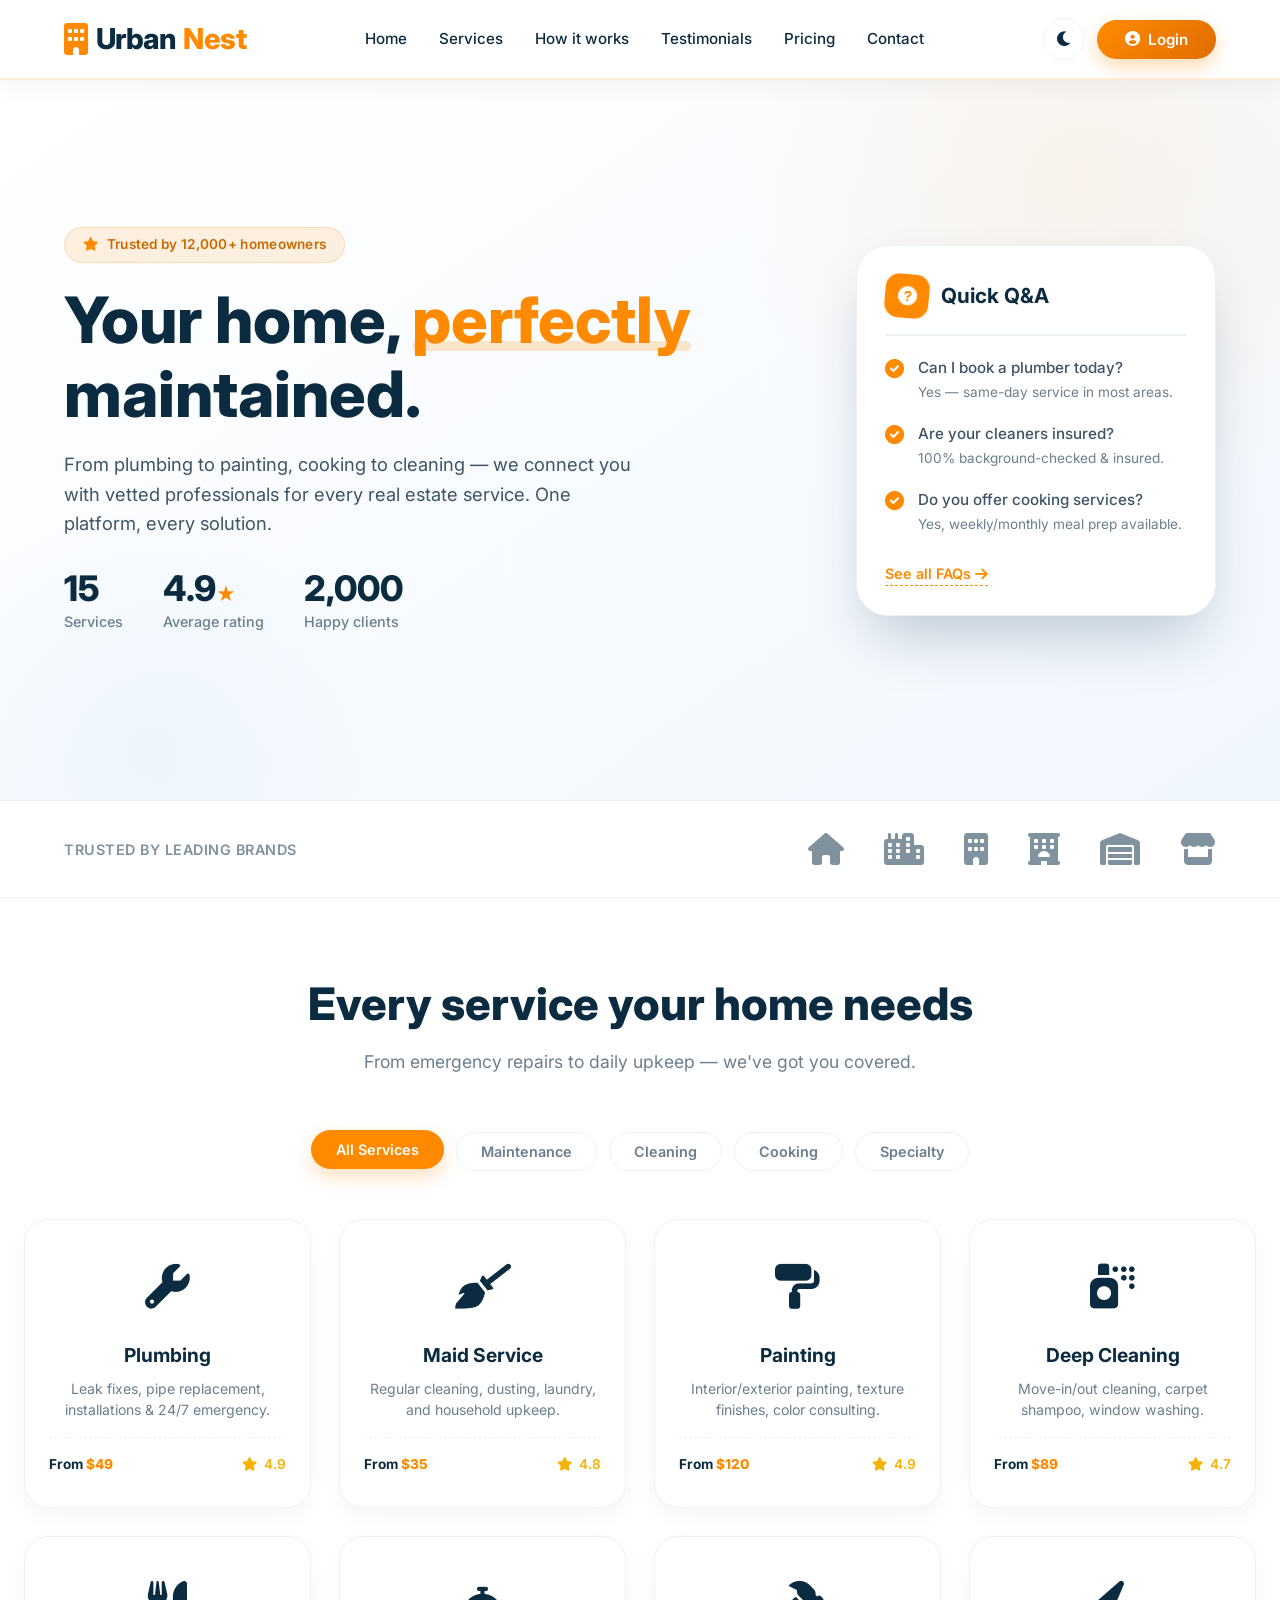
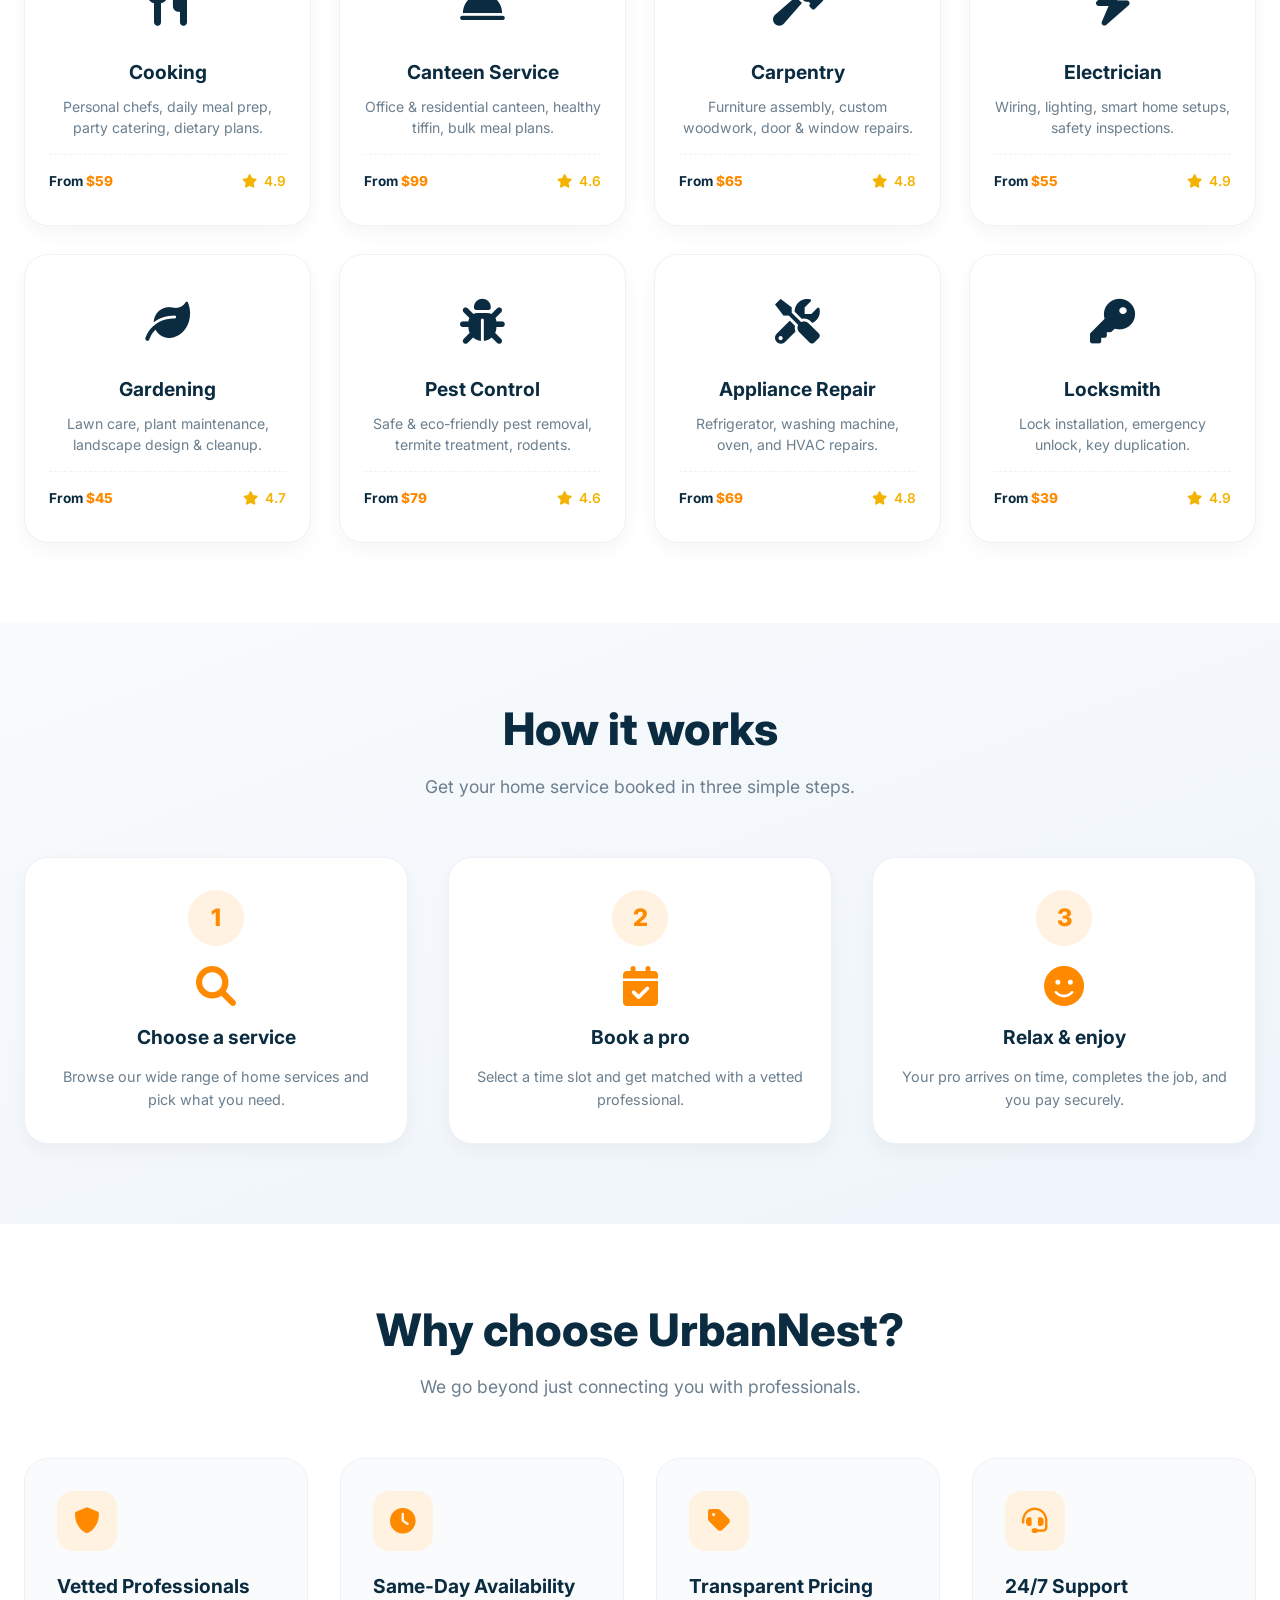
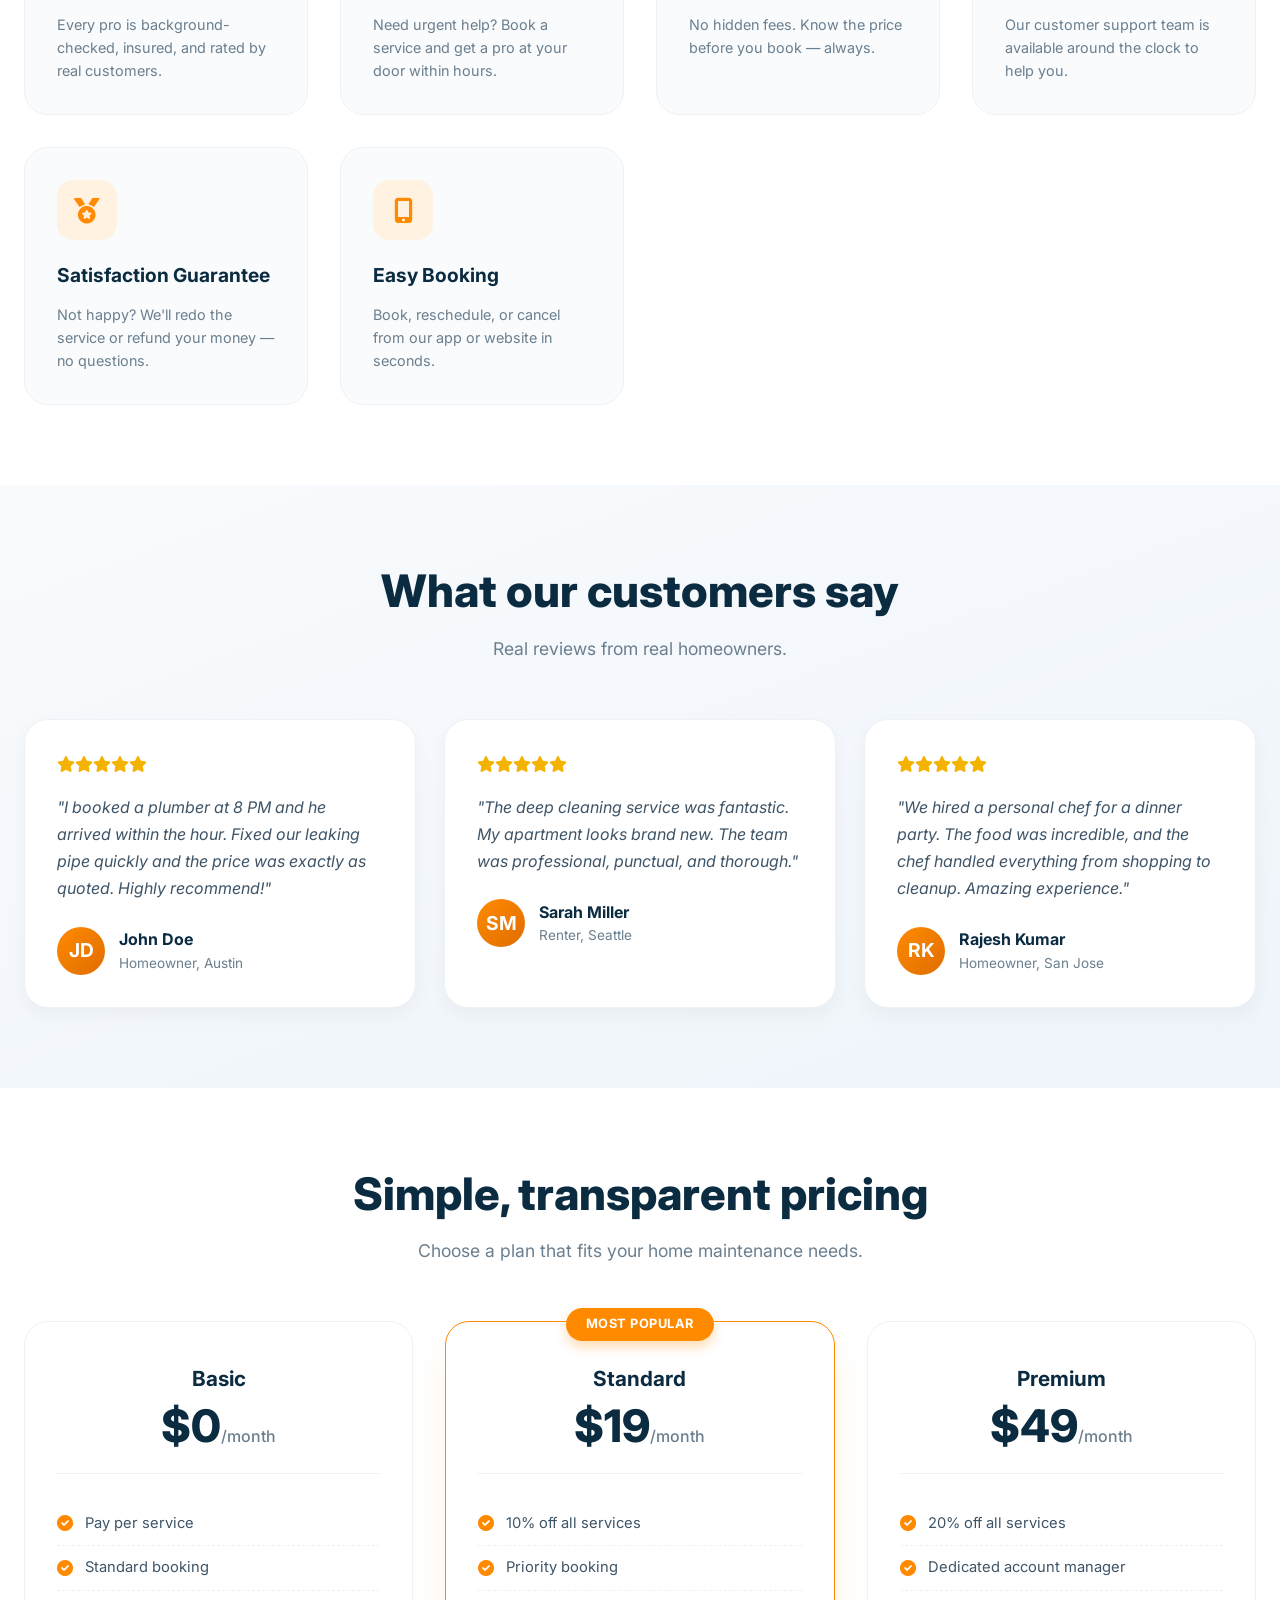
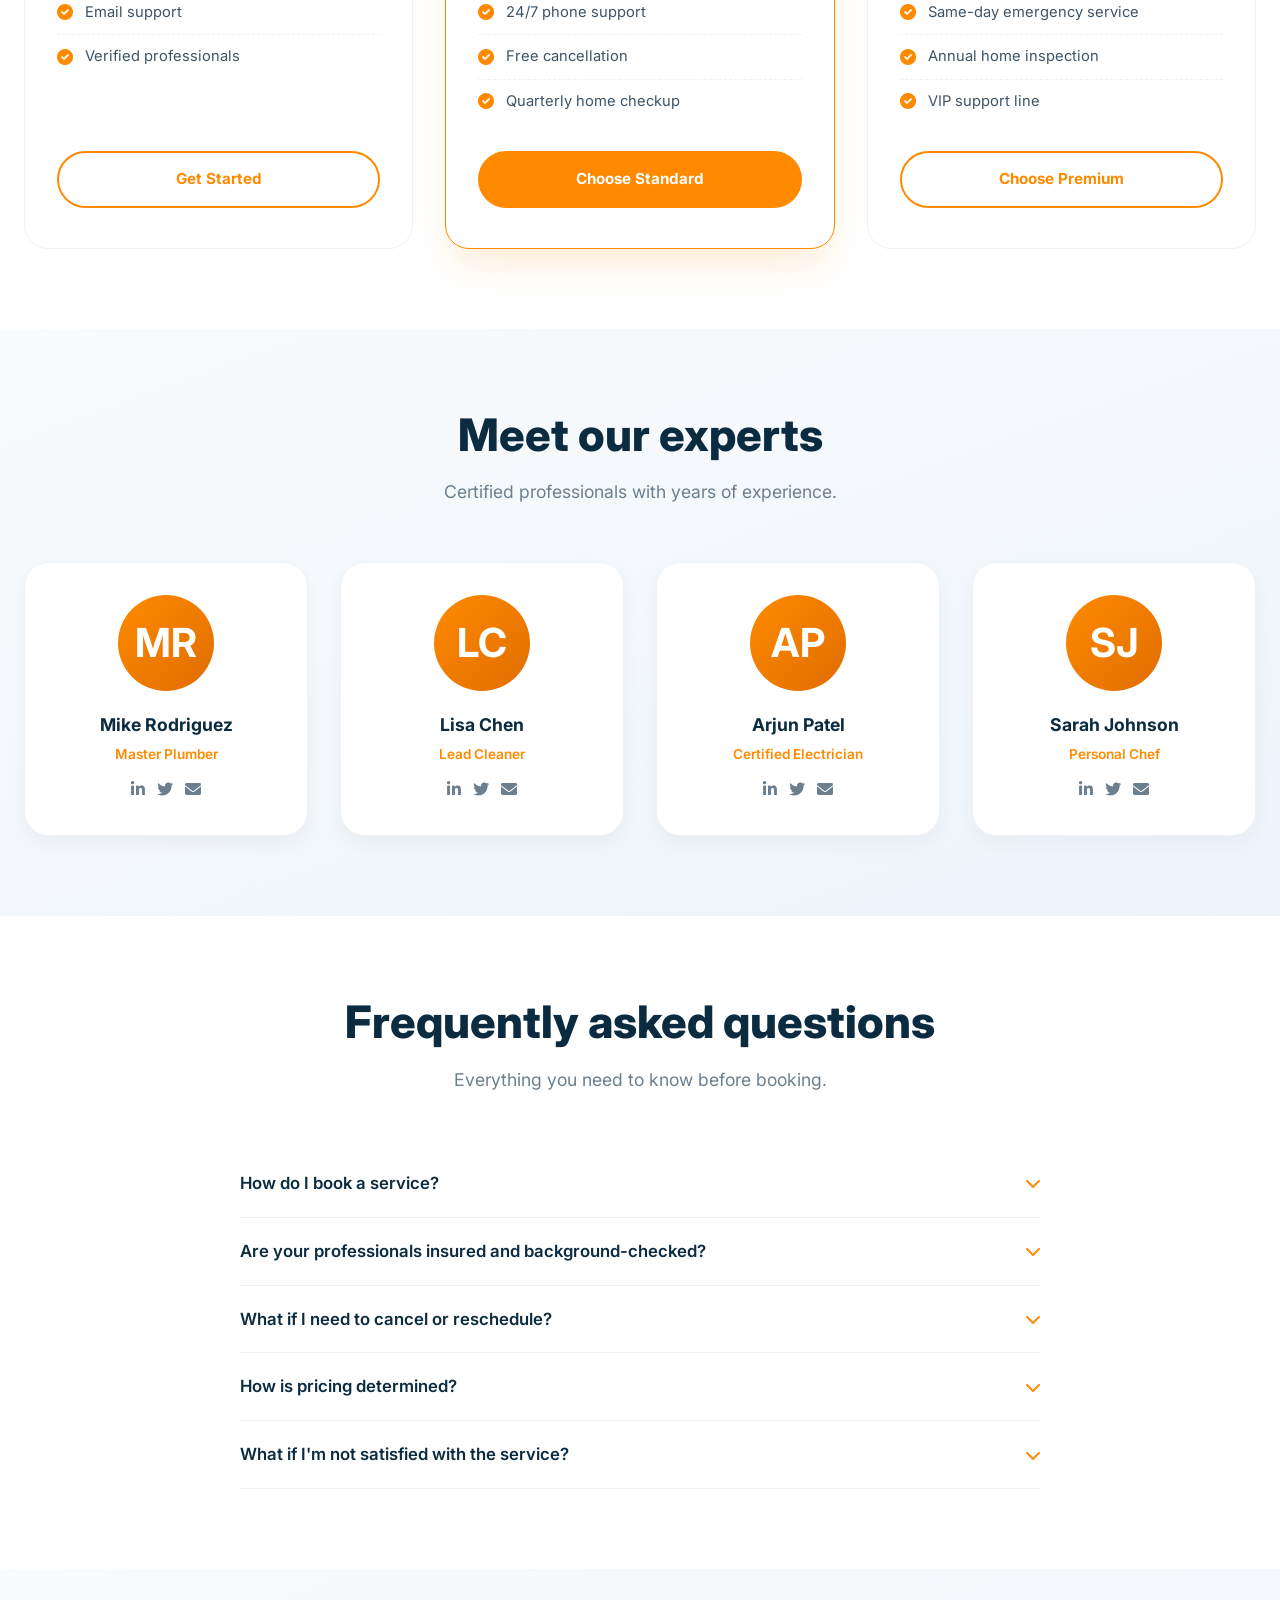
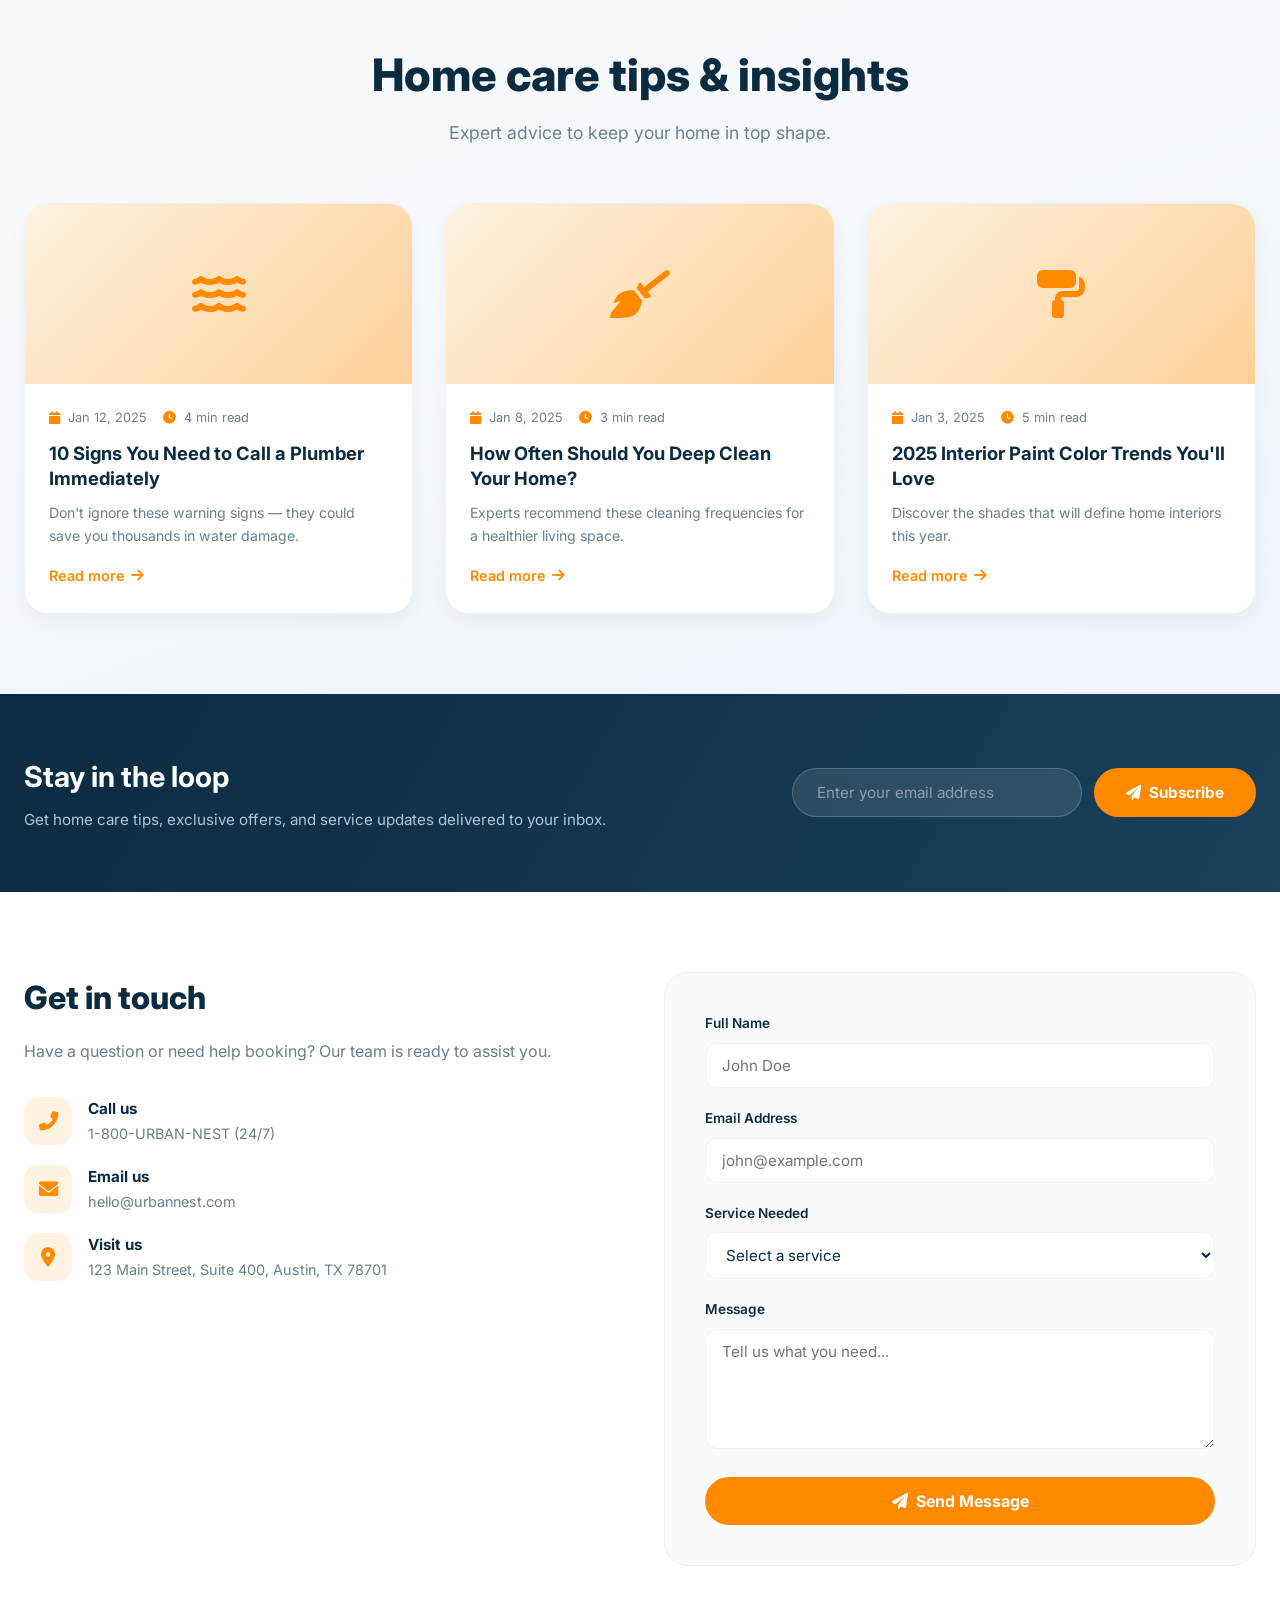
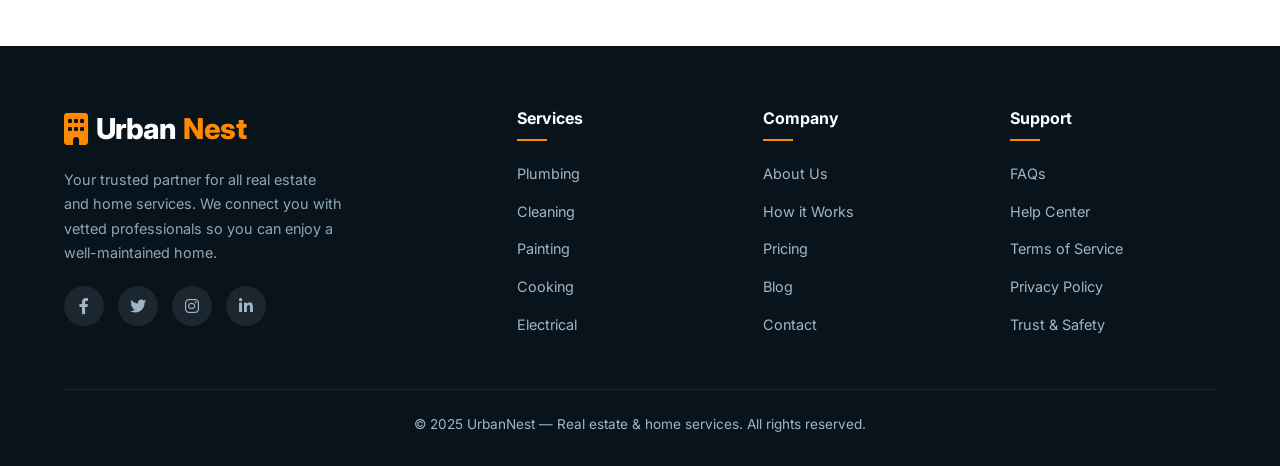
==== index.html @ b0ddcdad "Initial commit Co-authored-by: Copilot <223556219+Copilot@users.noreply.github.com>" ====
<!DOCTYPE html>
<html lang="en" data-theme="light">

<head>
  <meta charset="UTF-8">
  <meta name="viewport" content="width=device-width, initial-scale=1.0">
  <title>UrbanNest | Real Estate & Home Services</title>
  <link rel="preconnect" href="https://fonts.googleapis.com">
  <link rel="preconnect" href="https://fonts.gstatic.com" crossorigin>
  <link
    href="https://fonts.googleapis.com/css2?family=Inter:opsz,wght@14..32,400;14..32,500;14..32,600;14..32,700;14..32,800&display=swap"
    rel="stylesheet">
  <link rel="stylesheet" href="https://cdnjs.cloudflare.com/ajax/libs/font-awesome/6.0.0-beta3/css/all.min.css">
  <style>
    /* ---------- RESET ---------- */
    * {
      margin: 0;
      padding: 0;
      box-sizing: border-box;
      font-family: 'Inter', system-ui, sans-serif;
    }

    html {
      scroll-behavior: smooth;
    }

    body {
      background: var(--bg-page);
      color: var(--text-heading);
      line-height: 1.6;
      overflow-x: hidden;
      transition: background 0.4s ease, color 0.4s ease;
    }

    /* ---------- THEME TOKENS ---------- */
    :root {
      --primary: #ff8a00;
      --primary-dark: #e06d00;
      --primary-soft: #fff2e0;
      --primary-border: #ffd199;

      --bg-page: #f9fbfd;
      --bg-section: #ffffff;
      --bg-section-alt: linear-gradient(160deg, #f9fbfd, #eef4fa);
      --bg-hero: linear-gradient(145deg, #ffffff 0%, #f1f7fe 100%);
      --bg-card: #ffffff;
      --bg-card-soft: #f9fbfd;
      --bg-header: rgba(255, 255, 255, 0.92);

      --text-heading: #0b2b40;
      --text-body: #3e5467;
      --text-muted: #6b7f8e;

      --border-color: #eef2f6;
      --shadow-sm: 0 8px 20px rgba(0, 0, 0, 0.04);
      --shadow-md: 0 20px 40px -12px rgba(0, 40, 70, 0.15);
      --shadow-lg: 0 30px 60px -15px rgba(0, 40, 70, 0.25);
    }

    [data-theme="dark"] {
      --primary-soft: rgba(255, 138, 0, 0.14);

      --bg-page: #0a1620;
      --bg-section: #0f1e2b;
      --bg-section-alt: linear-gradient(160deg, #0a1620, #0d1a26);
      --bg-hero: linear-gradient(145deg, #0f1e2b 0%, #0a1620 100%);
      --bg-card: #142634;
      --bg-card-soft: #0f1e2b;
      --bg-header: rgba(15, 30, 43, 0.92);

      --text-heading: #e8eef3;
      --text-body: #b8c8d4;
      --text-muted: #8fa6b8;

      --border-color: #1f3a4d;
      --shadow-sm: 0 8px 20px rgba(0, 0, 0, 0.3);
      --shadow-md: 0 20px 40px -12px rgba(0, 0, 0, 0.5);
      --shadow-lg: 0 30px 60px -15px rgba(0, 0, 0, 0.6);
    }

    /* ---------- ANIMATIONS ---------- */
    @keyframes float {

      0%,
      100% {
        transform: translateY(0);
      }

      50% {
        transform: translateY(-12px);
      }
    }

    @keyframes fadeSlideUp {
      0% {
        opacity: 0;
        transform: translateY(40px);
      }

      100% {
        opacity: 1;
        transform: translateY(0);
      }
    }

    @keyframes pulseGlow {
      0% {
        box-shadow: 0 0 0 0 rgba(255, 138, 0, 0.4);
      }

      70% {
        box-shadow: 0 0 0 18px rgba(255, 138, 0, 0);
      }

      100% {
        box-shadow: 0 0 0 0 rgba(255, 138, 0, 0);
      }
    }

    @keyframes shimmer {
      0% {
        background-position: -200% 0;
      }

      100% {
        background-position: 200% 0;
      }
    }

    @keyframes scaleIn {
      from {
        opacity: 0;
        transform: scale(0.9);
      }

      to {
        opacity: 1;
        transform: scale(1);
      }
    }

    /* ---------- UTILITIES ---------- */
    .container {
      max-width: 1280px;
      margin: 0 auto;
      padding: 0 24px;
    }

    .section-padding {
      padding: 80px 0;
    }

    .section-head {
      text-align: center;
      max-width: 700px;
      margin: 0 auto 56px;
    }

    .section-head h2 {
      font-size: clamp(2rem, 4vw, 2.8rem);
      font-weight: 800;
      color: var(--text-heading);
      margin-bottom: 16px;
      line-height: 1.2;
    }

    .section-head p {
      color: var(--text-muted);
      font-size: 1.1rem;
    }

    .highlight {
      color: var(--primary);
      position: relative;
      display: inline-block;
    }

    .highlight::after {
      content: '';
      position: absolute;
      bottom: 6px;
      left: 0;
      width: 100%;
      height: 10px;
      background: rgba(255, 138, 0, 0.2);
      border-radius: 10px;
      z-index: -1;
    }

    .reveal {
      opacity: 0;
      transform: translateY(30px);
      transition: opacity 0.8s ease, transform 0.8s ease;
    }

    .reveal.visible {
      opacity: 1;
      transform: translateY(0);
    }

    /* ---------- SCROLL PROGRESS ---------- */
    .scroll-progress {
      position: fixed;
      top: 0;
      left: 0;
      height: 3px;
      width: 0%;
      background: linear-gradient(90deg, var(--primary), #ffb76b);
      z-index: 2000;
      transition: width 0.1s linear;
      box-shadow: 0 0 8px rgba(255, 138, 0, 0.6);
    }

    /* ---------- HEADER ---------- */
    header {
      display: flex;
      justify-content: space-between;
      align-items: center;
      padding: 16px 5%;
      background: var(--bg-header);
      backdrop-filter: blur(12px);
      box-shadow: var(--shadow-sm);
      position: sticky;
      top: 0;
      z-index: 1000;
      border-bottom: 2px solid rgba(255, 138, 0, 0.15);
      transition: background 0.4s ease;
    }

    .logo {
      font-size: 1.8rem;
      font-weight: 800;
      letter-spacing: -0.5px;
      color: var(--text-heading);
      display: flex;
      align-items: center;
      gap: 8px;
      text-decoration: none;
    }

    .logo i {
      color: var(--primary);
      font-size: 2rem;
      animation: float 4s infinite ease-in-out;
    }

    .logo span {
      color: var(--primary);
    }

    nav {
      display: flex;
      gap: 32px;
      align-items: center;
    }

    nav a {
      text-decoration: none;
      color: var(--text-heading);
      font-weight: 500;
      font-size: 0.95rem;
      transition: color 0.3s;
      position: relative;
    }

    nav a::after {
      content: '';
      position: absolute;
      bottom: -4px;
      left: 0;
      width: 0;
      height: 2px;
      background: var(--primary);
      transition: width 0.3s;
    }

    nav a:hover {
      color: var(--primary);
    }

    nav a:hover::after {
      width: 100%;
    }

    .header-actions {
      display: flex;
      gap: 12px;
      align-items: center;
    }

    .theme-toggle {
      width: 42px;
      height: 42px;
      border-radius: 50%;
      border: 1.5px solid var(--border-color);
      background: var(--bg-card);
      color: var(--text-heading);
      font-size: 1.05rem;
      cursor: pointer;
      display: flex;
      align-items: center;
      justify-content: center;
      transition: all 0.35s ease;
    }

    .theme-toggle:hover {
      color: var(--primary);
      border-color: var(--primary);
      transform: rotate(18deg) scale(1.08);
    }

    .login-btn {
      background: linear-gradient(135deg, var(--primary), var(--primary-dark));
      color: white;
      border: none;
      padding: 10px 28px;
      border-radius: 50px;
      font-weight: 600;
      font-size: 0.95rem;
      cursor: pointer;
      display: flex;
      align-items: center;
      gap: 8px;
      box-shadow: 0 8px 18px rgba(255, 138, 0, 0.3);
      transition: all 0.3s ease;
      animation: pulseGlow 3s infinite;
    }

    .login-btn:hover {
      transform: scale(1.05) translateY(-2px);
      box-shadow: 0 14px 24px rgba(255, 138, 0, 0.4);
    }

    .mobile-menu-btn {
      display: none;
      background: none;
      border: none;
      font-size: 1.6rem;
      color: var(--text-heading);
      cursor: pointer;
    }

    /* ---------- HERO ---------- */
    .hero {
      display: flex;
      flex-wrap: wrap;
      align-items: center;
      justify-content: space-between;
      padding: 60px 5% 80px;
      background: var(--bg-hero);
      min-height: 80vh;
      position: relative;
      overflow: hidden;
    }

    .hero::before {
      content: '';
      position: absolute;
      width: 700px;
      height: 700px;
      background: radial-gradient(circle, rgba(255, 138, 0, 0.08) 0%, transparent 70%);
      top: -250px;
      right: -150px;
      border-radius: 50%;
      z-index: 0;
    }

    .hero::after {
      content: '';
      position: absolute;
      width: 500px;
      height: 500px;
      background: radial-gradient(circle, rgba(30, 136, 229, 0.05) 0%, transparent 70%);
      bottom: -200px;
      left: -100px;
      border-radius: 50%;
      z-index: 0;
    }

    .hero-content {
      flex: 1 1 500px;
      max-width: 650px;
      position: relative;
      z-index: 2;
    }

    .hero-badge {
      display: inline-block;
      background: rgba(255, 138, 0, 0.12);
      color: #c96a00;
      padding: 6px 18px;
      border-radius: 50px;
      font-weight: 600;
      font-size: 0.85rem;
      letter-spacing: 0.3px;
      margin-bottom: 20px;
      border: 1px solid rgba(255, 138, 0, 0.2);
      animation: fadeSlideUp 0.6s ease both;
    }

    [data-theme="dark"] .hero-badge {
      background: rgba(255, 138, 0, 0.15);
      color: #ffb76b;
      border-color: rgba(255, 138, 0, 0.3);
    }

    .hero h1 {
      font-size: clamp(2.5rem, 6vw, 4rem);
      line-height: 1.15;
      font-weight: 800;
      color: var(--text-heading);
      margin-bottom: 20px;
      animation: fadeSlideUp 0.6s ease 0.15s both;
    }

    .hero p {
      font-size: 1.15rem;
      color: var(--text-body);
      margin-bottom: 32px;
      max-width: 90%;
      animation: fadeSlideUp 0.6s ease 0.3s both;
    }

    .hero-stats {
      display: flex;
      gap: 40px;
      margin-top: 24px;
      flex-wrap: wrap;
      animation: fadeSlideUp 0.6s ease 0.45s both;
    }

    .stat-item {
      display: flex;
      flex-direction: column;
    }

    .stat-number {
      font-size: 2.2rem;
      font-weight: 800;
      color: var(--text-heading);
      line-height: 1;
    }

    .stat-number span {
      color: var(--primary);
      font-size: 1.2rem;
      font-weight: 600;
    }

    .stat-label {
      font-size: 0.9rem;
      color: var(--text-muted);
      font-weight: 500;
      margin-top: 4px;
    }

    .hero-qa {
      flex: 0 0 360px;
      background: var(--bg-card);
      border-radius: 32px;
      padding: 28px;
      box-shadow: var(--shadow-lg);
      border: 1px solid var(--border-color);
      position: relative;
      z-index: 3;
      animation: float 6s infinite ease-in-out, scaleIn 0.8s ease 0.2s both;
      transition: box-shadow 0.3s, background 0.4s;
    }

    .hero-qa:hover {
      box-shadow: 0 40px 60px -12px rgba(255, 138, 0, 0.25);
    }

    .qa-header {
      display: flex;
      align-items: center;
      gap: 12px;
      margin-bottom: 20px;
      border-bottom: 2px solid var(--border-color);
      padding-bottom: 16px;
    }

    .qa-header i {
      background: var(--primary);
      color: white;
      width: 44px;
      height: 44px;
      display: flex;
      align-items: center;
      justify-content: center;
      border-radius: 14px;
      font-size: 1.2rem;
      transform: rotate(5deg);
    }

    .qa-header h3 {
      font-size: 1.3rem;
      font-weight: 700;
      color: var(--text-heading);
    }

    .qa-item {
      display: flex;
      gap: 14px;
      margin-bottom: 18px;
    }

    .qa-item i {
      color: var(--primary);
      font-size: 1.2rem;
      margin-top: 3px;
    }

    .qa-item div p {
      font-size: 0.95rem;
      margin-bottom: 2px;
      color: var(--text-body);
      font-weight: 500;
    }

    .qa-item div .answer {
      color: var(--text-muted);
      font-size: 0.85rem;
    }

    .qa-more {
      display: inline-block;
      margin-top: 8px;
      color: var(--primary);
      font-weight: 600;
      font-size: 0.9rem;
      text-decoration: none;
      border-bottom: 1.5px dashed var(--primary);
    }

    /* ---------- TRUST STRIP ---------- */
    .trust-strip {
      background: var(--bg-section);
      padding: 32px 5%;
      border-top: 1px solid var(--border-color);
      border-bottom: 1px solid var(--border-color);
      transition: background 0.4s;
    }

    .trust-inner {
      max-width: 1200px;
      margin: 0 auto;
      display: flex;
      flex-wrap: wrap;
      align-items: center;
      justify-content: space-between;
      gap: 24px;
      opacity: 0.85;
    }

    .trust-label {
      font-weight: 600;
      color: var(--text-muted);
      font-size: 0.9rem;
      text-transform: uppercase;
      letter-spacing: 0.5px;
    }

    .trust-logos {
      display: flex;
      flex-wrap: wrap;
      gap: 40px;
      align-items: center;
      justify-content: center;
    }

    .trust-logos i {
      font-size: 2rem;
      color: var(--text-muted);
      transition: 0.3s;
    }

    .trust-logos i:hover {
      color: var(--primary);
      transform: scale(1.1);
    }

    /* ---------- SERVICES ---------- */
    .services {
      background: var(--bg-section);
      transition: background 0.4s;
    }

    .service-filters {
      display: flex;
      flex-wrap: wrap;
      gap: 12px;
      justify-content: center;
      margin-bottom: 48px;
    }

    .filter-btn {
      background: transparent;
      border: 1.5px solid var(--border-color);
      padding: 10px 24px;
      border-radius: 50px;
      font-weight: 600;
      font-size: 0.9rem;
      color: var(--text-muted);
      cursor: pointer;
      transition: all 0.3s ease;
    }

    .filter-btn:hover,
    .filter-btn.active {
      background: var(--primary);
      border-color: var(--primary);
      color: white;
      box-shadow: 0 8px 18px rgba(255, 138, 0, 0.25);
      transform: translateY(-2px);
    }

    .services-grid {
      display: grid;
      grid-template-columns: repeat(auto-fill, minmax(240px, 1fr));
      gap: 28px;
    }

    .service-card {
      background: var(--bg-card);
      border-radius: 24px;
      padding: 32px 24px;
      text-align: center;
      box-shadow: var(--shadow-sm);
      border: 1px solid var(--border-color);
      transition: all 0.35s cubic-bezier(0.2, 0.8, 0.4, 1);
      position: relative;
      overflow: hidden;
      cursor: default;
    }

    .service-card:hover {
      transform: translateY(-10px) scale(1.02);
      box-shadow: 0 25px 40px -10px rgba(255, 138, 0, 0.2);
      border-color: var(--primary-border);
    }

    .service-card::before {
      content: '';
      position: absolute;
      top: 0;
      left: 0;
      width: 100%;
      height: 5px;
      background: linear-gradient(90deg, var(--primary), #ffb76b, var(--primary));
      background-size: 200% 100%;
      opacity: 0;
      transition: 0.3s;
    }

    .service-card:hover::before {
      opacity: 1;
      animation: shimmer 2s infinite linear;
    }

    .service-icon {
      font-size: 2.8rem;
      margin-bottom: 16px;
      display: inline-block;
      transition: transform 0.4s ease;
    }

    .service-card:hover .service-icon {
      transform: scale(1.15) rotate(5deg);
    }

    .service-card h3 {
      font-size: 1.2rem;
      font-weight: 700;
      color: var(--text-heading);
      margin-bottom: 8px;
    }

    .service-card p {
      font-size: 0.88rem;
      color: var(--text-muted);
      line-height: 1.5;
      margin-bottom: 16px;
    }

    .service-meta {
      display: flex;
      justify-content: space-between;
      align-items: center;
      font-size: 0.85rem;
      border-top: 1px dashed var(--border-color);
      padding-top: 16px;
      margin-top: 8px;
    }

    .service-price {
      font-weight: 700;
      color: var(--text-heading);
    }

    .service-price span {
      color: var(--primary);
      font-weight: 800;
    }

    .service-rating {
      color: #f5b301;
      font-weight: 600;
    }

    .service-rating i {
      margin-right: 4px;
    }

    /* ---------- HOW IT WORKS ---------- */
    .how-it-works {
      background: var(--bg-section-alt);
      transition: background 0.4s;
    }

    .steps-grid {
      display: grid;
      grid-template-columns: repeat(auto-fit, minmax(240px, 1fr));
      gap: 40px;
      position: relative;
    }

    .step-card {
      text-align: center;
      padding: 32px 24px;
      background: var(--bg-card);
      border-radius: 24px;
      box-shadow: var(--shadow-sm);
      border: 1px solid var(--border-color);
      transition: all 0.4s ease;
      position: relative;
      z-index: 1;
    }

    .step-card:hover {
      transform: translateY(-8px);
      box-shadow: var(--shadow-md);
      border-color: var(--primary-border);
    }

    .step-number {
      width: 56px;
      height: 56px;
      background: var(--primary-soft);
      color: var(--primary);
      font-size: 1.5rem;
      font-weight: 800;
      display: flex;
      align-items: center;
      justify-content: center;
      border-radius: 50%;
      margin: 0 auto 20px;
      transition: 0.3s;
    }

    .step-card:hover .step-number {
      background: var(--primary);
      color: white;
      transform: scale(1.1) rotate(5deg);
    }

    .step-icon {
      font-size: 2.5rem;
      color: var(--primary);
      margin-bottom: 16px;
      display: block;
    }

    .step-card h3 {
      font-size: 1.2rem;
      font-weight: 700;
      color: var(--text-heading);
      margin-bottom: 12px;
    }

    .step-card p {
      font-size: 0.9rem;
      color: var(--text-muted);
    }

    /* ---------- FEATURES ---------- */
    .features {
      background: var(--bg-section);
      transition: background 0.4s;
    }

    .features-grid {
      display: grid;
      grid-template-columns: repeat(auto-fit, minmax(280px, 1fr));
      gap: 32px;
    }

    .feature-card {
      padding: 32px;
      background: var(--bg-card-soft);
      border-radius: 24px;
      border: 1px solid var(--border-color);
      transition: all 0.35s ease;
    }

    .feature-card:hover {
      background: var(--bg-card);
      box-shadow: var(--shadow-md);
      transform: translateY(-6px);
      border-color: var(--primary-border);
    }

    .feature-icon {
      width: 60px;
      height: 60px;
      background: var(--primary-soft);
      color: var(--primary);
      display: flex;
      align-items: center;
      justify-content: center;
      border-radius: 16px;
      font-size: 1.6rem;
      margin-bottom: 20px;
      transition: 0.3s;
    }

    .feature-card:hover .feature-icon {
      background: var(--primary);
      color: white;
      transform: rotate(-5deg) scale(1.05);
    }

    .feature-card h3 {
      font-size: 1.2rem;
      font-weight: 700;
      color: var(--text-heading);
      margin-bottom: 12px;
    }

    .feature-card p {
      font-size: 0.9rem;
      color: var(--text-muted);
      line-height: 1.6;
    }

    /* ---------- TESTIMONIALS ---------- */
    .testimonials {
      background: var(--bg-section-alt);
      transition: background 0.4s;
    }

    .testimonial-grid {
      display: grid;
      grid-template-columns: repeat(auto-fit, minmax(300px, 1fr));
      gap: 28px;
    }

    .testimonial-card {
      background: var(--bg-card);
      border-radius: 24px;
      padding: 32px;
      box-shadow: var(--shadow-sm);
      border: 1px solid var(--border-color);
      transition: all 0.35s ease;
    }

    .testimonial-card:hover {
      transform: translateY(-6px);
      box-shadow: var(--shadow-md);
    }

    .testimonial-stars {
      color: #f5b301;
      font-size: 1rem;
      margin-bottom: 16px;
    }

    .testimonial-text {
      font-size: 1rem;
      color: var(--text-body);
      line-height: 1.7;
      margin-bottom: 24px;
      font-style: italic;
    }

    .testimonial-user {
      display: flex;
      align-items: center;
      gap: 14px;
    }

    .testimonial-avatar {
      width: 48px;
      height: 48px;
      background: linear-gradient(135deg, var(--primary), var(--primary-dark));
      color: white;
      border-radius: 50%;
      display: flex;
      align-items: center;
      justify-content: center;
      font-weight: 700;
      font-size: 1.2rem;
    }

    .testimonial-user h4 {
      font-size: 1rem;
      font-weight: 700;
      color: var(--text-heading);
    }

    .testimonial-user p {
      font-size: 0.85rem;
      color: var(--text-muted);
    }

    /* ---------- PRICING ---------- */
    .pricing {
      background: var(--bg-section);
      transition: background 0.4s;
    }

    .pricing-grid {
      display: grid;
      grid-template-columns: repeat(auto-fit, minmax(280px, 1fr));
      gap: 32px;
      align-items: stretch;
    }

    .pricing-card {
      background: var(--bg-card);
      border-radius: 24px;
      padding: 40px 32px;
      border: 1.5px solid var(--border-color);
      transition: all 0.4s ease;
      position: relative;
      display: flex;
      flex-direction: column;
    }

    .pricing-card:hover {
      transform: translateY(-8px);
      box-shadow: var(--shadow-lg);
      border-color: var(--primary-border);
    }

    .pricing-card.popular {
      border-color: var(--primary);
      box-shadow: 0 20px 40px -10px rgba(255, 138, 0, 0.2);
    }

    .popular-tag {
      position: absolute;
      top: -14px;
      left: 50%;
      transform: translateX(-50%);
      background: var(--primary);
      color: white;
      padding: 6px 20px;
      border-radius: 50px;
      font-size: 0.8rem;
      font-weight: 700;
      letter-spacing: 0.5px;
      text-transform: uppercase;
      box-shadow: 0 6px 12px rgba(255, 138, 0, 0.3);
    }

    .pricing-header {
      text-align: center;
      margin-bottom: 28px;
      padding-bottom: 24px;
      border-bottom: 1px solid var(--border-color);
    }

    .pricing-header h3 {
      font-size: 1.3rem;
      font-weight: 700;
      color: var(--text-heading);
      margin-bottom: 8px;
    }

    .pricing-price {
      font-size: 2.8rem;
      font-weight: 800;
      color: var(--text-heading);
      line-height: 1;
    }

    .pricing-price span {
      font-size: 1rem;
      font-weight: 500;
      color: var(--text-muted);
    }

    .pricing-features {
      list-style: none;
      flex: 1;
      margin-bottom: 28px;
    }

    .pricing-features li {
      display: flex;
      align-items: center;
      gap: 12px;
      padding: 10px 0;
      font-size: 0.92rem;
      color: var(--text-body);
      border-bottom: 1px dashed var(--border-color);
    }

    .pricing-features li:last-child {
      border-bottom: none;
    }

    .pricing-features i {
      color: var(--primary);
      font-size: 1rem;
    }

    .pricing-btn {
      display: block;
      text-align: center;
      padding: 14px;
      border-radius: 50px;
      font-weight: 700;
      font-size: 0.95rem;
      cursor: pointer;
      border: 2px solid var(--primary);
      background: transparent;
      color: var(--primary);
      transition: all 0.3s ease;
      text-decoration: none;
    }

    .pricing-btn:hover {
      background: var(--primary);
      color: white;
      box-shadow: 0 10px 20px rgba(255, 138, 0, 0.3);
    }

    .pricing-card.popular .pricing-btn {
      background: var(--primary);
      color: white;
    }

    .pricing-card.popular .pricing-btn:hover {
      background: var(--primary-dark);
    }

    /* ---------- TEAM ---------- */
    .team {
      background: var(--bg-section-alt);
      transition: background 0.4s;
    }

    .team-grid {
      display: grid;
      grid-template-columns: repeat(auto-fit, minmax(220px, 1fr));
      gap: 32px;
    }

    .team-card {
      background: var(--bg-card);
      border-radius: 24px;
      padding: 32px 24px;
      text-align: center;
      box-shadow: var(--shadow-sm);
      border: 1px solid var(--border-color);
      transition: all 0.35s ease;
    }

    .team-card:hover {
      transform: translateY(-8px);
      box-shadow: var(--shadow-md);
      border-color: var(--primary-border);
    }

    .team-avatar {
      width: 96px;
      height: 96px;
      background: linear-gradient(135deg, var(--primary), var(--primary-dark));
      color: white;
      border-radius: 50%;
      display: flex;
      align-items: center;
      justify-content: center;
      font-size: 2.5rem;
      font-weight: 700;
      margin: 0 auto 20px;
      transition: 0.3s;
    }

    .team-card:hover .team-avatar {
      transform: scale(1.08);
      box-shadow: 0 12px 24px rgba(255, 138, 0, 0.3);
    }

    .team-card h3 {
      font-size: 1.1rem;
      font-weight: 700;
      color: var(--text-heading);
      margin-bottom: 4px;
    }

    .team-card p {
      font-size: 0.85rem;
      color: var(--primary);
      font-weight: 600;
      margin-bottom: 12px;
    }

    .team-social {
      display: flex;
      justify-content: center;
      gap: 12px;
    }

    .team-social a {
      color: var(--text-muted);
      font-size: 1rem;
      transition: 0.3s;
    }

    .team-social a:hover {
      color: var(--primary);
      transform: translateY(-3px);
    }

    /* ---------- FAQ ---------- */
    .faq {
      background: var(--bg-section);
      transition: background 0.4s;
    }

    .faq-list {
      max-width: 800px;
      margin: 0 auto;
    }

    .faq-item {
      border-bottom: 1px solid var(--border-color);
      padding: 0;
      overflow: hidden;
    }

    .faq-question {
      display: flex;
      justify-content: space-between;
      align-items: center;
      padding: 20px 0;
      cursor: pointer;
      font-weight: 600;
      font-size: 1.05rem;
      color: var(--text-heading);
      transition: 0.3s;
      gap: 16px;
    }

    .faq-question:hover {
      color: var(--primary);
    }

    .faq-question i {
      transition: transform 0.3s;
      color: var(--primary);
      font-size: 1rem;
    }

    .faq-item.active .faq-question i {
      transform: rotate(180deg);
    }

    .faq-answer {
      max-height: 0;
      overflow: hidden;
      transition: max-height 0.4s ease, padding 0.3s ease;
      color: var(--text-muted);
      font-size: 0.95rem;
      line-height: 1.7;
    }

    .faq-item.active .faq-answer {
      max-height: 300px;
      padding-bottom: 20px;
    }

    /* ---------- BLOG ---------- */
    .blog {
      background: var(--bg-section-alt);
      transition: background 0.4s;
    }

    .blog-grid {
      display: grid;
      grid-template-columns: repeat(auto-fit, minmax(300px, 1fr));
      gap: 32px;
    }

    .blog-card {
      background: var(--bg-card);
      border-radius: 24px;
      overflow: hidden;
      box-shadow: var(--shadow-sm);
      border: 1px solid var(--border-color);
      transition: all 0.35s ease;
    }

    .blog-card:hover {
      transform: translateY(-8px);
      box-shadow: var(--shadow-md);
    }

    .blog-image {
      height: 180px;
      background: linear-gradient(135deg, var(--primary-soft), var(--primary-border));
      display: flex;
      align-items: center;
      justify-content: center;
      font-size: 3rem;
      color: var(--primary);
      transition: 0.4s;
    }

    .blog-card:hover .blog-image {
      transform: scale(1.05);
    }

    .blog-content {
      padding: 24px;
    }

    .blog-meta {
      display: flex;
      gap: 16px;
      font-size: 0.8rem;
      color: var(--text-muted);
      margin-bottom: 12px;
    }

    .blog-meta i {
      margin-right: 4px;
      color: var(--primary);
    }

    .blog-content h3 {
      font-size: 1.15rem;
      font-weight: 700;
      color: var(--text-heading);
      margin-bottom: 10px;
      line-height: 1.4;
    }

    .blog-content p {
      font-size: 0.88rem;
      color: var(--text-muted);
      margin-bottom: 16px;
    }

    .blog-link {
      color: var(--primary);
      font-weight: 600;
      font-size: 0.9rem;
      text-decoration: none;
      display: inline-flex;
      align-items: center;
      gap: 6px;
      transition: 0.3s;
    }

    .blog-link:hover {
      gap: 10px;
    }

    /* ---------- NEWSLETTER ---------- */
    .newsletter {
      background: linear-gradient(120deg, #0b2b40, #1a405a);
      padding: 60px 0;
      color: white;
    }

    .newsletter-inner {
      display: flex;
      flex-wrap: wrap;
      align-items: center;
      justify-content: space-between;
      gap: 32px;
    }

    .newsletter-text h2 {
      font-size: 1.8rem;
      font-weight: 700;
      margin-bottom: 8px;
    }

    .newsletter-text p {
      color: #b0c7d9;
      font-size: 0.95rem;
    }

    .newsletter-form {
      display: flex;
      gap: 12px;
      flex-wrap: wrap;
    }

    .newsletter-form input {
      padding: 14px 24px;
      border-radius: 50px;
      font-size: 0.95rem;
      min-width: 260px;
      outline: none;
      background: rgba(255, 255, 255, 0.1);
      color: white;
      border: 1px solid rgba(255, 255, 255, 0.2);
      transition: 0.3s;
    }

    .newsletter-form input::placeholder {
      color: #8ba0b0;
    }

    .newsletter-form input:focus {
      background: rgba(255, 255, 255, 0.15);
      border-color: var(--primary);
    }

    .newsletter-form button {
      background: var(--primary);
      color: white;
      border: none;
      padding: 14px 32px;
      border-radius: 50px;
      font-weight: 700;
      font-size: 0.95rem;
      cursor: pointer;
      transition: 0.3s;
      display: flex;
      align-items: center;
      gap: 8px;
    }

    .newsletter-form button:hover {
      background: var(--primary-dark);
      transform: translateY(-2px);
      box-shadow: 0 10px 20px rgba(255, 138, 0, 0.3);
    }

    /* ---------- CONTACT ---------- */
    .contact {
      background: var(--bg-section);
      transition: background 0.4s;
    }

    .contact-grid {
      display: grid;
      grid-template-columns: 1fr 1fr;
      gap: 48px;
      align-items: start;
    }

    .contact-info h2 {
      font-size: 2rem;
      font-weight: 800;
      color: var(--text-heading);
      margin-bottom: 16px;
    }

    .contact-info>p {
      color: var(--text-muted);
      margin-bottom: 32px;
      font-size: 1rem;
    }

    .contact-detail {
      display: flex;
      align-items: center;
      gap: 16px;
      margin-bottom: 20px;
    }

    .contact-detail i {
      width: 48px;
      height: 48px;
      background: var(--primary-soft);
      color: var(--primary);
      display: flex;
      align-items: center;
      justify-content: center;
      border-radius: 14px;
      font-size: 1.2rem;
      flex-shrink: 0;
    }

    .contact-detail div h4 {
      font-size: 0.95rem;
      font-weight: 700;
      color: var(--text-heading);
    }

    .contact-detail div p {
      font-size: 0.9rem;
      color: var(--text-muted);
      margin-bottom: 0;
    }

    .contact-form {
      background: var(--bg-card-soft);
      padding: 40px;
      border-radius: 24px;
      border: 1px solid var(--border-color);
    }

    .form-group {
      margin-bottom: 20px;
    }

    .form-group label {
      display: block;
      font-size: 0.85rem;
      font-weight: 600;
      color: var(--text-heading);
      margin-bottom: 8px;
    }

    .form-group input,
    .form-group select,
    .form-group textarea {
      width: 100%;
      padding: 12px 16px;
      border-radius: 12px;
      border: 1.5px solid var(--border-color);
      font-size: 0.95rem;
      font-family: inherit;
      outline: none;
      transition: 0.3s;
      background: var(--bg-card);
      color: var(--text-heading);
    }

    .form-group input:focus,
    .form-group select:focus,
    .form-group textarea:focus {
      border-color: var(--primary);
      box-shadow: 0 0 0 4px rgba(255, 138, 0, 0.1);
    }

    .form-group textarea {
      resize: vertical;
      min-height: 120px;
    }

    .form-group select option {
      background: var(--bg-card);
      color: var(--text-heading);
    }

    .form-submit {
      background: var(--primary);
      color: white;
      border: none;
      padding: 14px 32px;
      border-radius: 50px;
      font-weight: 700;
      font-size: 1rem;
      cursor: pointer;
      transition: 0.3s;
      display: inline-flex;
      align-items: center;
      gap: 8px;
      width: 100%;
      justify-content: center;
    }

    .form-submit:hover {
      background: var(--primary-dark);
      transform: translateY(-2px);
      box-shadow: 0 12px 24px rgba(255, 138, 0, 0.3);
    }

    /* ---------- FOOTER ---------- */
    footer {
      background: #08131c;
      color: #a0b6c8;
      padding: 60px 5% 30px;
    }

    .footer-grid {
      display: grid;
      grid-template-columns: 2fr 1fr 1fr 1fr;
      gap: 40px;
      max-width: 1280px;
      margin: 0 auto 40px;
    }

    .footer-brand .logo {
      color: white;
      margin-bottom: 16px;
    }

    .footer-brand p {
      font-size: 0.9rem;
      line-height: 1.7;
      margin-bottom: 20px;
      max-width: 280px;
      color: #8fa6b8;
    }

    .footer-social {
      display: flex;
      gap: 14px;
    }

    .footer-social a {
      width: 40px;
      height: 40px;
      background: rgba(255, 255, 255, 0.08);
      color: #a0b6c8;
      display: flex;
      align-items: center;
      justify-content: center;
      border-radius: 50%;
      text-decoration: none;
      transition: 0.3s;
    }

    .footer-social a:hover {
      background: var(--primary);
      color: white;
      transform: translateY(-4px);
    }

    .footer-col h4 {
      color: white;
      font-size: 1rem;
      font-weight: 700;
      margin-bottom: 20px;
      position: relative;
      padding-bottom: 10px;
    }

    .footer-col h4::after {
      content: '';
      position: absolute;
      bottom: 0;
      left: 0;
      width: 30px;
      height: 2px;
      background: var(--primary);
    }

    .footer-col ul {
      list-style: none;
    }

    .footer-col ul li {
      margin-bottom: 12px;
    }

    .footer-col ul li a {
      color: #a0b6c8;
      text-decoration: none;
      font-size: 0.9rem;
      transition: 0.3s;
      display: inline-flex;
      align-items: center;
      gap: 6px;
    }

    .footer-col ul li a:hover {
      color: var(--primary);
      transform: translateX(4px);
    }

    .footer-bottom {
      border-top: 1px solid rgba(255, 255, 255, 0.08);
      padding-top: 24px;
      text-align: center;
      font-size: 0.85rem;
      max-width: 1280px;
      margin: 0 auto;
    }

    /* ---------- LOGIN MODAL ---------- */
    .modal-overlay {
      position: fixed;
      inset: 0;
      background: rgba(4, 12, 20, 0.65);
      backdrop-filter: blur(10px);
      display: flex;
      align-items: center;
      justify-content: center;
      z-index: 3000;
      opacity: 0;
      visibility: hidden;
      transition: opacity 0.35s ease, visibility 0.35s ease;
      padding: 20px;
    }

    .modal-overlay.open {
      opacity: 1;
      visibility: visible;
    }

    .modal {
      background: var(--bg-card);
      border-radius: 28px;
      width: 100%;
      max-width: 440px;
      padding: 36px;
      position: relative;
      box-shadow: var(--shadow-lg);
      border: 1px solid var(--border-color);
      transform: scale(0.9) translateY(30px);
      transition: transform 0.4s cubic-bezier(0.2, 0.8, 0.4, 1);
      max-height: 92vh;
      overflow-y: auto;
    }

    .modal-overlay.open .modal {
      transform: scale(1) translateY(0);
    }

    .modal-close {
      position: absolute;
      top: 18px;
      right: 18px;
      width: 36px;
      height: 36px;
      border-radius: 50%;
      border: 1.5px solid var(--border-color);
      background: var(--bg-card-soft);
      color: var(--text-muted);
      cursor: pointer;
      font-size: 0.95rem;
      display: flex;
      align-items: center;
      justify-content: center;
      transition: 0.3s;
    }

    .modal-close:hover {
      color: var(--primary);
      border-color: var(--primary);
      transform: rotate(90deg);
    }

    .modal-logo {
      text-align: center;
      margin-bottom: 24px;
    }

    .modal-logo i {
      font-size: 2.4rem;
      color: var(--primary);
      animation: float 4s infinite ease-in-out;
    }

    .modal-tabs {
      display: flex;
      background: var(--bg-card-soft);
      border-radius: 50px;
      padding: 5px;
      margin-bottom: 28px;
      border: 1px solid var(--border-color);
    }

    .modal-tab {
      flex: 1;
      padding: 10px;
      border-radius: 50px;
      border: none;
      background: transparent;
      font-weight: 600;
      font-size: 0.92rem;
      color: var(--text-muted);
      cursor: pointer;
      transition: all 0.3s ease;
    }

    .modal-tab.active {
      background: var(--primary);
      color: white;
      box-shadow: 0 6px 14px rgba(255, 138, 0, 0.3);
    }

    .tab-panel {
      display: none;
      animation: fadeSlideUp 0.4s ease both;
    }

    .tab-panel.active {
      display: block;
    }

    .tab-panel h3 {
      font-size: 1.4rem;
      font-weight: 800;
      color: var(--text-heading);
      margin-bottom: 6px;
    }

    .tab-panel>p {
      font-size: 0.9rem;
      color: var(--text-muted);
      margin-bottom: 24px;
    }

    .modal .form-group {
      margin-bottom: 16px;
    }

    .modal .form-group label {
      font-size: 0.82rem;
    }

    .btn-primary {
      width: 100%;
      padding: 13px;
      border-radius: 50px;
      border: none;
      background: linear-gradient(135deg, var(--primary), var(--primary-dark));
      color: white;
      font-weight: 700;
      font-size: 0.95rem;
      cursor: pointer;
      transition: 0.3s;
      box-shadow: 0 10px 20px rgba(255, 138, 0, 0.28);
    }

    .btn-primary:hover {
      transform: translateY(-2px);
      box-shadow: 0 14px 26px rgba(255, 138, 0, 0.4);
    }

    .divider {
      display: flex;
      align-items: center;
      gap: 12px;
      margin: 22px 0;
      color: var(--text-muted);
      font-size: 0.8rem;
    }

    .divider::before,
    .divider::after {
      content: '';
      flex: 1;
      height: 1px;
      background: var(--border-color);
    }

    .social-row {
      display: flex;
      gap: 12px;
    }

    .social-btn {
      flex: 1;
      padding: 11px;
      border-radius: 12px;
      border: 1.5px solid var(--border-color);
      background: var(--bg-card-soft);
      color: var(--text-heading);
      cursor: pointer;
      font-weight: 600;
      font-size: 0.88rem;
      display: flex;
      align-items: center;
      justify-content: center;
      gap: 8px;
      transition: 0.3s;
    }

    .social-btn:hover {
      border-color: var(--primary);
      color: var(--primary);
      transform: translateY(-2px);
    }

    .social-btn i {
      font-size: 1rem;
    }

    .switch-hint {
      text-align: center;
      margin-top: 20px;
      font-size: 0.85rem;
      color: var(--text-muted);
    }

    .switch-hint a {
      color: var(--primary);
      font-weight: 600;
      text-decoration: none;
      cursor: pointer;
    }

    .switch-hint a:hover {
      text-decoration: underline;
    }

    /* ---------- RESPONSIVE ---------- */
    @media (max-width: 1024px) {
      nav {
        display: none;
      }

      .mobile-menu-btn {
        display: block;
      }

      nav.active {
        display: flex;
        flex-direction: column;
        position: absolute;
        top: 100%;
        left: 0;
        width: 100%;
        background: var(--bg-card);
        padding: 24px;
        box-shadow: var(--shadow-md);
        gap: 16px;
        z-index: 999;
        border-bottom: 1px solid var(--border-color);
      }

      .contact-grid {
        grid-template-columns: 1fr;
      }

      .footer-grid {
        grid-template-columns: 1fr 1fr;
      }
    }

    @media (max-width: 900px) {
      .hero {
        flex-direction: column;
        text-align: center;
        padding-bottom: 40px;
      }

      .hero-content {
        max-width: 100%;
      }

      .hero p {
        max-width: 100%;
        margin-left: auto;
        margin-right: auto;
      }

      .hero-stats {
        justify-content: center;
      }

      .hero-qa {
        flex: 0 0 auto;
        width: 100%;
        max-width: 420px;
        margin-top: 40px;
      }
    }

    @media (max-width: 600px) {
      .services-grid {
        grid-template-columns: 1fr 1fr;
        gap: 16px;
      }

      .service-card {
        padding: 20px 12px;
      }

      .service-icon {
        font-size: 2rem;
      }

      .hero h1 {
        font-size: 2.2rem;
      }

      .newsletter-inner {
        flex-direction: column;
        text-align: center;
      }

      .newsletter-form {
        width: 100%;
      }

      .newsletter-form input {
        min-width: 0;
        flex: 1;
      }

      .footer-grid {
        grid-template-columns: 1fr;
      }

      .contact-form {
        padding: 24px;
      }

      .section-padding {
        padding: 60px 0;
      }

      .login-btn {
        padding: 8px 18px;
        font-size: 0.85rem;
      }

      .login-btn span {
        display: none;
      }

      .modal {
        padding: 28px 22px;
      }
    }
  </style>
</head>

<body>

  <!-- SCROLL PROGRESS BAR -->
  <div class="scroll-progress" id="scrollProgress"></div>

  <!-- ================= HEADER ================= -->
  <header>
    <a href="#home" class="logo">
      <i class="fas fa-building"></i> Urban<span>Nest</span>
    </a>
    <nav id="mainNav">
      <a href="#home">Home</a>
      <a href="#services">Services</a>
      <a href="#how">How it works</a>
      <a href="#testimonials">Testimonials</a>
      <a href="#pricing">Pricing</a>
      <a href="#contact">Contact</a>
    </nav>
    <div class="header-actions">
      <button class="theme-toggle" id="themeToggle" aria-label="Toggle dark mode">
        <i class="fas fa-moon"></i>
      </button>
      <button class="login-btn" id="loginBtn">
        <i class="fas fa-user-circle"></i> <span>Login</span>
      </button>
      <button class="mobile-menu-btn" id="mobileMenuBtn">
        <i class="fas fa-bars"></i>
      </button>
    </div>
  </header>

  <main>
    <!-- ================= HERO ================= -->
    <section id="home" class="hero">
      <div class="hero-content">
        <div class="hero-badge">
          <i class="fas fa-star" style="color: #ff8a00; margin-right: 5px;"></i>
          Trusted by 12,000+ homeowners
        </div>
        <h1>
          Your home, <span class="highlight">perfectly</span> maintained.
        </h1>
        <p>
          From plumbing to painting, cooking to cleaning — we connect you with vetted
          professionals for every real estate service. One platform, every solution.
        </p>
        <div class="hero-stats">
          <div class="stat-item">
            <div class="stat-number" data-count="15">0</div>
            <div class="stat-label">Services</div>
          </div>
          <div class="stat-item">
            <div class="stat-number" data-count="4.9">0</div>
            <div class="stat-label">Average rating</div>
          </div>
          <div class="stat-item">
            <div class="stat-number" data-count="2000">0</div>
            <div class="stat-label">Happy clients</div>
          </div>
        </div>
      </div>

      <div class="hero-qa">
        <div class="qa-header">
          <i class="fas fa-question-circle"></i>
          <h3>Quick Q&A</h3>
        </div>
        <div class="qa-item">
          <i class="fas fa-check-circle"></i>
          <div>
            <p>Can I book a plumber today?</p>
            <div class="answer">Yes — same-day service in most areas.</div>
          </div>
        </div>
        <div class="qa-item">
          <i class="fas fa-check-circle"></i>
          <div>
            <p>Are your cleaners insured?</p>
            <div class="answer">100% background-checked & insured.</div>
          </div>
        </div>
        <div class="qa-item">
          <i class="fas fa-check-circle"></i>
          <div>
            <p>Do you offer cooking services?</p>
            <div class="answer">Yes, weekly/monthly meal prep available.</div>
          </div>
        </div>
        <a href="#faq" class="qa-more">See all FAQs <i class="fas fa-arrow-right"></i></a>
      </div>
    </section>

    <!-- ================= TRUST STRIP ================= -->
    <section class="trust-strip">
      <div class="trust-inner">
        <span class="trust-label">Trusted by leading brands</span>
        <div class="trust-logos">
          <i class="fas fa-home"></i>
          <i class="fas fa-city"></i>
          <i class="fas fa-building"></i>
          <i class="fas fa-hotel"></i>
          <i class="fas fa-warehouse"></i>
          <i class="fas fa-store"></i>
        </div>
      </div>
    </section>

    <!-- ================= SERVICES ================= -->
    <section id="services" class="services section-padding">
      <div class="container">
        <div class="section-head">
          <h2>Every service your home needs</h2>
          <p>From emergency repairs to daily upkeep — we've got you covered.</p>
        </div>

        <div class="service-filters">
          <button class="filter-btn active" data-filter="all">All Services</button>
          <button class="filter-btn" data-filter="maintenance">Maintenance</button>
          <button class="filter-btn" data-filter="cleaning">Cleaning</button>
          <button class="filter-btn" data-filter="cooking">Cooking</button>
          <button class="filter-btn" data-filter="special">Specialty</button>
        </div>

        <div class="services-grid" id="servicesGrid">
          <div class="service-card" data-category="maintenance">
            <div class="service-icon"><i class="fas fa-wrench"></i></div>
            <h3>Plumbing</h3>
            <p>Leak fixes, pipe replacement, installations & 24/7 emergency.</p>
            <div class="service-meta">
              <span class="service-price">From <span>$49</span></span>
              <span class="service-rating"><i class="fas fa-star"></i> 4.9</span>
            </div>
          </div>
          <div class="service-card" data-category="cleaning">
            <div class="service-icon"><i class="fas fa-broom"></i></div>
            <h3>Maid Service</h3>
            <p>Regular cleaning, dusting, laundry, and household upkeep.</p>
            <div class="service-meta">
              <span class="service-price">From <span>$35</span></span>
              <span class="service-rating"><i class="fas fa-star"></i> 4.8</span>
            </div>
          </div>
          <div class="service-card" data-category="maintenance">
            <div class="service-icon"><i class="fas fa-paint-roller"></i></div>
            <h3>Painting</h3>
            <p>Interior/exterior painting, texture finishes, color consulting.</p>
            <div class="service-meta">
              <span class="service-price">From <span>$120</span></span>
              <span class="service-rating"><i class="fas fa-star"></i> 4.9</span>
            </div>
          </div>
          <div class="service-card" data-category="cleaning">
            <div class="service-icon"><i class="fas fa-spray-can"></i></div>
            <h3>Deep Cleaning</h3>
            <p>Move-in/out cleaning, carpet shampoo, window washing.</p>
            <div class="service-meta">
              <span class="service-price">From <span>$89</span></span>
              <span class="service-rating"><i class="fas fa-star"></i> 4.7</span>
            </div>
          </div>
          <div class="service-card" data-category="cooking">
            <div class="service-icon"><i class="fas fa-utensils"></i></div>
            <h3>Cooking</h3>
            <p>Personal chefs, daily meal prep, party catering, dietary plans.</p>
            <div class="service-meta">
              <span class="service-price">From <span>$59</span></span>
              <span class="service-rating"><i class="fas fa-star"></i> 4.9</span>
            </div>
          </div>
          <div class="service-card" data-category="cooking">
            <div class="service-icon"><i class="fas fa-concierge-bell"></i></div>
            <h3>Canteen Service</h3>
            <p>Office & residential canteen, healthy tiffin, bulk meal plans.</p>
            <div class="service-meta">
              <span class="service-price">From <span>$99</span></span>
              <span class="service-rating"><i class="fas fa-star"></i> 4.6</span>
            </div>
          </div>
          <div class="service-card" data-category="maintenance">
            <div class="service-icon"><i class="fas fa-hammer"></i></div>
            <h3>Carpentry</h3>
            <p>Furniture assembly, custom woodwork, door & window repairs.</p>
            <div class="service-meta">
              <span class="service-price">From <span>$65</span></span>
              <span class="service-rating"><i class="fas fa-star"></i> 4.8</span>
            </div>
          </div>
          <div class="service-card" data-category="maintenance">
            <div class="service-icon"><i class="fas fa-bolt"></i></div>
            <h3>Electrician</h3>
            <p>Wiring, lighting, smart home setups, safety inspections.</p>
            <div class="service-meta">
              <span class="service-price">From <span>$55</span></span>
              <span class="service-rating"><i class="fas fa-star"></i> 4.9</span>
            </div>
          </div>
          <div class="service-card" data-category="special">
            <div class="service-icon"><i class="fas fa-leaf"></i></div>
            <h3>Gardening</h3>
            <p>Lawn care, plant maintenance, landscape design & cleanup.</p>
            <div class="service-meta">
              <span class="service-price">From <span>$45</span></span>
              <span class="service-rating"><i class="fas fa-star"></i> 4.7</span>
            </div>
          </div>
          <div class="service-card" data-category="special">
            <div class="service-icon"><i class="fas fa-bug"></i></div>
            <h3>Pest Control</h3>
            <p>Safe & eco-friendly pest removal, termite treatment, rodents.</p>
            <div class="service-meta">
              <span class="service-price">From <span>$79</span></span>
              <span class="service-rating"><i class="fas fa-star"></i> 4.6</span>
            </div>
          </div>
          <div class="service-card" data-category="maintenance">
            <div class="service-icon"><i class="fas fa-tools"></i></div>
            <h3>Appliance Repair</h3>
            <p>Refrigerator, washing machine, oven, and HVAC repairs.</p>
            <div class="service-meta">
              <span class="service-price">From <span>$69</span></span>
              <span class="service-rating"><i class="fas fa-star"></i> 4.8</span>
            </div>
          </div>
          <div class="service-card" data-category="special">
            <div class="service-icon"><i class="fas fa-key"></i></div>
            <h3>Locksmith</h3>
            <p>Lock installation, emergency unlock, key duplication.</p>
            <div class="service-meta">
              <span class="service-price">From <span>$39</span></span>
              <span class="service-rating"><i class="fas fa-star"></i> 4.9</span>
            </div>
          </div>
        </div>
      </div>
    </section>

    <!-- ================= HOW IT WORKS ================= -->
    <section id="how" class="how-it-works section-padding">
      <div class="container">
        <div class="section-head">
          <h2>How it works</h2>
          <p>Get your home service booked in three simple steps.</p>
        </div>
        <div class="steps-grid">
          <div class="step-card reveal">
            <div class="step-number">1</div>
            <i class="fas fa-search step-icon"></i>
            <h3>Choose a service</h3>
            <p>Browse our wide range of home services and pick what you need.</p>
          </div>
          <div class="step-card reveal">
            <div class="step-number">2</div>
            <i class="fas fa-calendar-check step-icon"></i>
            <h3>Book a pro</h3>
            <p>Select a time slot and get matched with a vetted professional.</p>
          </div>
          <div class="step-card reveal">
            <div class="step-number">3</div>
            <i class="fas fa-smile step-icon"></i>
            <h3>Relax & enjoy</h3>
            <p>Your pro arrives on time, completes the job, and you pay securely.</p>
          </div>
        </div>
      </div>
    </section>

    <!-- ================= FEATURES ================= -->
    <section class="features section-padding">
      <div class="container">
        <div class="section-head">
          <h2>Why choose UrbanNest?</h2>
          <p>We go beyond just connecting you with professionals.</p>
        </div>
        <div class="features-grid">
          <div class="feature-card reveal">
            <div class="feature-icon"><i class="fas fa-shield-alt"></i></div>
            <h3>Vetted Professionals</h3>
            <p>Every pro is background-checked, insured, and rated by real customers.</p>
          </div>
          <div class="feature-card reveal">
            <div class="feature-icon"><i class="fas fa-clock"></i></div>
            <h3>Same-Day Availability</h3>
            <p>Need urgent help? Book a service and get a pro at your door within hours.</p>
          </div>
          <div class="feature-card reveal">
            <div class="feature-icon"><i class="fas fa-tag"></i></div>
            <h3>Transparent Pricing</h3>
            <p>No hidden fees. Know the price before you book — always.</p>
          </div>
          <div class="feature-card reveal">
            <div class="feature-icon"><i class="fas fa-headset"></i></div>
            <h3>24/7 Support</h3>
            <p>Our customer support team is available around the clock to help you.</p>
          </div>
          <div class="feature-card reveal">
            <div class="feature-icon"><i class="fas fa-medal"></i></div>
            <h3>Satisfaction Guarantee</h3>
            <p>Not happy? We'll redo the service or refund your money — no questions.</p>
          </div>
          <div class="feature-card reveal">
            <div class="feature-icon"><i class="fas fa-mobile-alt"></i></div>
            <h3>Easy Booking</h3>
            <p>Book, reschedule, or cancel from our app or website in seconds.</p>
          </div>
        </div>
      </div>
    </section>

    <!-- ================= TESTIMONIALS ================= -->
    <section id="testimonials" class="testimonials section-padding">
      <div class="container">
        <div class="section-head">
          <h2>What our customers say</h2>
          <p>Real reviews from real homeowners.</p>
        </div>
        <div class="testimonial-grid">
          <div class="testimonial-card reveal">
            <div class="testimonial-stars">
              <i class="fas fa-star"></i><i class="fas fa-star"></i><i class="fas fa-star"></i><i
                class="fas fa-star"></i><i class="fas fa-star"></i>
            </div>
            <p class="testimonial-text">
              "I booked a plumber at 8 PM and he arrived within the hour. Fixed our leaking pipe quickly and the price
              was exactly as quoted. Highly recommend!"
            </p>
            <div class="testimonial-user">
              <div class="testimonial-avatar">JD</div>
              <div>
                <h4>John Doe</h4>
                <p>Homeowner, Austin</p>
              </div>
            </div>
          </div>
          <div class="testimonial-card reveal">
            <div class="testimonial-stars">
              <i class="fas fa-star"></i><i class="fas fa-star"></i><i class="fas fa-star"></i><i
                class="fas fa-star"></i><i class="fas fa-star"></i>
            </div>
            <p class="testimonial-text">
              "The deep cleaning service was fantastic. My apartment looks brand new. The team was professional,
              punctual, and thorough."
            </p>
            <div class="testimonial-user">
              <div class="testimonial-avatar">SM</div>
              <div>
                <h4>Sarah Miller</h4>
                <p>Renter, Seattle</p>
              </div>
            </div>
          </div>
          <div class="testimonial-card reveal">
            <div class="testimonial-stars">
              <i class="fas fa-star"></i><i class="fas fa-star"></i><i class="fas fa-star"></i><i
                class="fas fa-star"></i><i class="fas fa-star"></i>
            </div>
            <p class="testimonial-text">
              "We hired a personal chef for a dinner party. The food was incredible, and the chef handled everything
              from shopping to cleanup. Amazing experience."
            </p>
            <div class="testimonial-user">
              <div class="testimonial-avatar">RK</div>
              <div>
                <h4>Rajesh Kumar</h4>
                <p>Homeowner, San Jose</p>
              </div>
            </div>
          </div>
        </div>
      </div>
    </section>

    <!-- ================= PRICING ================= -->
    <section id="pricing" class="pricing section-padding">
      <div class="container">
        <div class="section-head">
          <h2>Simple, transparent pricing</h2>
          <p>Choose a plan that fits your home maintenance needs.</p>
        </div>
        <div class="pricing-grid">
          <div class="pricing-card reveal">
            <div class="pricing-header">
              <h3>Basic</h3>
              <div class="pricing-price">$0<span>/month</span></div>
            </div>
            <ul class="pricing-features">
              <li><i class="fas fa-check-circle"></i> Pay per service</li>
              <li><i class="fas fa-check-circle"></i> Standard booking</li>
              <li><i class="fas fa-check-circle"></i> Email support</li>
              <li><i class="fas fa-check-circle"></i> Verified professionals</li>
            </ul>
            <a href="#contact" class="pricing-btn">Get Started</a>
          </div>
          <div class="pricing-card popular reveal">
            <div class="popular-tag">Most Popular</div>
            <div class="pricing-header">
              <h3>Standard</h3>
              <div class="pricing-price">$19<span>/month</span></div>
            </div>
            <ul class="pricing-features">
              <li><i class="fas fa-check-circle"></i> 10% off all services</li>
              <li><i class="fas fa-check-circle"></i> Priority booking</li>
              <li><i class="fas fa-check-circle"></i> 24/7 phone support</li>
              <li><i class="fas fa-check-circle"></i> Free cancellation</li>
              <li><i class="fas fa-check-circle"></i> Quarterly home checkup</li>
            </ul>
            <a href="#contact" class="pricing-btn">Choose Standard</a>
          </div>
          <div class="pricing-card reveal">
            <div class="pricing-header">
              <h3>Premium</h3>
              <div class="pricing-price">$49<span>/month</span></div>
            </div>
            <ul class="pricing-features">
              <li><i class="fas fa-check-circle"></i> 20% off all services</li>
              <li><i class="fas fa-check-circle"></i> Dedicated account manager</li>
              <li><i class="fas fa-check-circle"></i> Same-day emergency service</li>
              <li><i class="fas fa-check-circle"></i> Annual home inspection</li>
              <li><i class="fas fa-check-circle"></i> VIP support line</li>
            </ul>
            <a href="#contact" class="pricing-btn">Choose Premium</a>
          </div>
        </div>
      </div>
    </section>

    <!-- ================= TEAM ================= -->
    <section class="team section-padding">
      <div class="container">
        <div class="section-head">
          <h2>Meet our experts</h2>
          <p>Certified professionals with years of experience.</p>
        </div>
        <div class="team-grid">
          <div class="team-card reveal">
            <div class="team-avatar">MR</div>
            <h3>Mike Rodriguez</h3>
            <p>Master Plumber</p>
            <div class="team-social">
              <a href="#"><i class="fab fa-linkedin-in"></i></a>
              <a href="#"><i class="fab fa-twitter"></i></a>
              <a href="#"><i class="fas fa-envelope"></i></a>
            </div>
          </div>
          <div class="team-card reveal">
            <div class="team-avatar">LC</div>
            <h3>Lisa Chen</h3>
            <p>Lead Cleaner</p>
            <div class="team-social">
              <a href="#"><i class="fab fa-linkedin-in"></i></a>
              <a href="#"><i class="fab fa-twitter"></i></a>
              <a href="#"><i class="fas fa-envelope"></i></a>
            </div>
          </div>
          <div class="team-card reveal">
            <div class="team-avatar">AP</div>
            <h3>Arjun Patel</h3>
            <p>Certified Electrician</p>
            <div class="team-social">
              <a href="#"><i class="fab fa-linkedin-in"></i></a>
              <a href="#"><i class="fab fa-twitter"></i></a>
              <a href="#"><i class="fas fa-envelope"></i></a>
            </div>
          </div>
          <div class="team-card reveal">
            <div class="team-avatar">SJ</div>
            <h3>Sarah Johnson</h3>
            <p>Personal Chef</p>
            <div class="team-social">
              <a href="#"><i class="fab fa-linkedin-in"></i></a>
              <a href="#"><i class="fab fa-twitter"></i></a>
              <a href="#"><i class="fas fa-envelope"></i></a>
            </div>
          </div>
        </div>
      </div>
    </section>

    <!-- ================= FAQ ================= -->
    <section id="faq" class="faq section-padding">
      <div class="container">
        <div class="section-head">
          <h2>Frequently asked questions</h2>
          <p>Everything you need to know before booking.</p>
        </div>
        <div class="faq-list">
          <div class="faq-item">
            <div class="faq-question">How do I book a service? <i class="fas fa-chevron-down"></i></div>
            <div class="faq-answer">Simply browse our services, select the one you need, choose a convenient time slot,
              and confirm your booking. You'll receive instant confirmation and your pro's details.</div>
          </div>
          <div class="faq-item">
            <div class="faq-question">Are your professionals insured and background-checked? <i
                class="fas fa-chevron-down"></i></div>
            <div class="faq-answer">Absolutely. Every professional on our platform undergoes a rigorous background
              check, license verification, and is fully insured. Your safety and peace of mind are our top priorities.
            </div>
          </div>
          <div class="faq-item">
            <div class="faq-question">What if I need to cancel or reschedule? <i class="fas fa-chevron-down"></i></div>
            <div class="faq-answer">You can cancel or reschedule free of charge up to 4 hours before your appointment.
              For Standard and Premium members, cancellation is free anytime.</div>
          </div>
          <div class="faq-item">
            <div class="faq-question">How is pricing determined? <i class="fas fa-chevron-down"></i></div>
            <div class="faq-answer">Prices are based on the type of service, scope of work, and your location. You'll
              see the exact price before confirming your booking — no hidden fees, ever.</div>
          </div>
          <div class="faq-item">
            <div class="faq-question">What if I'm not satisfied with the service? <i class="fas fa-chevron-down"></i>
            </div>
            <div class="faq-answer">We offer a 100% satisfaction guarantee. If you're not happy, contact our support
              team within 24 hours and we'll arrange a redo or provide a full refund.</div>
          </div>
        </div>
      </div>
    </section>

    <!-- ================= BLOG ================= -->
    <section class="blog section-padding">
      <div class="container">
        <div class="section-head">
          <h2>Home care tips & insights</h2>
          <p>Expert advice to keep your home in top shape.</p>
        </div>
        <div class="blog-grid">
          <div class="blog-card reveal">
            <div class="blog-image"><i class="fas fa-water"></i></div>
            <div class="blog-content">
              <div class="blog-meta">
                <span><i class="fas fa-calendar"></i> Jan 12, 2025</span>
                <span><i class="fas fa-clock"></i> 4 min read</span>
              </div>
              <h3>10 Signs You Need to Call a Plumber Immediately</h3>
              <p>Don't ignore these warning signs — they could save you thousands in water damage.</p>
              <a href="#" class="blog-link">Read more <i class="fas fa-arrow-right"></i></a>
            </div>
          </div>
          <div class="blog-card reveal">
            <div class="blog-image"><i class="fas fa-broom"></i></div>
            <div class="blog-content">
              <div class="blog-meta">
                <span><i class="fas fa-calendar"></i> Jan 8, 2025</span>
                <span><i class="fas fa-clock"></i> 3 min read</span>
              </div>
              <h3>How Often Should You Deep Clean Your Home?</h3>
              <p>Experts recommend these cleaning frequencies for a healthier living space.</p>
              <a href="#" class="blog-link">Read more <i class="fas fa-arrow-right"></i></a>
            </div>
          </div>
          <div class="blog-card reveal">
            <div class="blog-image"><i class="fas fa-paint-roller"></i></div>
            <div class="blog-content">
              <div class="blog-meta">
                <span><i class="fas fa-calendar"></i> Jan 3, 2025</span>
                <span><i class="fas fa-clock"></i> 5 min read</span>
              </div>
              <h3>2025 Interior Paint Color Trends You'll Love</h3>
              <p>Discover the shades that will define home interiors this year.</p>
              <a href="#" class="blog-link">Read more <i class="fas fa-arrow-right"></i></a>
            </div>
          </div>
        </div>
      </div>
    </section>

    <!-- ================= NEWSLETTER ================= -->
    <section class="newsletter">
      <div class="container">
        <div class="newsletter-inner">
          <div class="newsletter-text">
            <h2>Stay in the loop</h2>
            <p>Get home care tips, exclusive offers, and service updates delivered to your inbox.</p>
          </div>
          <form class="newsletter-form" id="newsletterForm">
            <input type="email" placeholder="Enter your email address" required>
            <button type="submit"><i class="fas fa-paper-plane"></i> Subscribe</button>
          </form>
        </div>
      </div>
    </section>

    <!-- ================= CONTACT ================= -->
    <section id="contact" class="contact section-padding">
      <div class="container">
        <div class="contact-grid">
          <div class="contact-info">
            <h2>Get in touch</h2>
            <p>Have a question or need help booking? Our team is ready to assist you.</p>
            <div class="contact-detail">
              <i class="fas fa-phone-alt"></i>
              <div>
                <h4>Call us</h4>
                <p>1-800-URBAN-NEST (24/7)</p>
              </div>
            </div>
            <div class="contact-detail">
              <i class="fas fa-envelope"></i>
              <div>
                <h4>Email us</h4>
                <p>hello@urbannest.com</p>
              </div>
            </div>
            <div class="contact-detail">
              <i class="fas fa-map-marker-alt"></i>
              <div>
                <h4>Visit us</h4>
                <p>123 Main Street, Suite 400, Austin, TX 78701</p>
              </div>
            </div>
          </div>
          <form class="contact-form" id="contactForm">
            <div class="form-group">
              <label for="name">Full Name</label>
              <input type="text" id="name" placeholder="John Doe" required>
            </div>
            <div class="form-group">
              <label for="email">Email Address</label>
              <input type="email" id="email" placeholder="john@example.com" required>
            </div>
            <div class="form-group">
              <label for="service">Service Needed</label>
              <select id="service">
                <option value="">Select a service</option>
                <option>Plumbing</option>
                <option>Maid Service</option>
                <option>Painting</option>
                <option>Deep Cleaning</option>
                <option>Cooking</option>
                <option>Canteen Service</option>
                <option>Carpentry</option>
                <option>Electrical</option>
                <option>Gardening</option>
                <option>Pest Control</option>
                <option>Other</option>
              </select>
            </div>
            <div class="form-group">
              <label for="message">Message</label>
              <textarea id="message" placeholder="Tell us what you need..."></textarea>
            </div>
            <button type="submit" class="form-submit">
              <i class="fas fa-paper-plane"></i> Send Message
            </button>
          </form>
        </div>
      </div>
    </section>
  </main>

  <!-- ================= FOOTER ================= -->
  <footer>
    <div class="footer-grid">
      <div class="footer-brand">
        <a href="#home" class="logo">
          <i class="fas fa-building"></i> Urban<span>Nest</span>
        </a>
        <p>Your trusted partner for all real estate and home services. We connect you with vetted professionals so you
          can enjoy a well-maintained home.</p>
        <div class="footer-social">
          <a href="#"><i class="fab fa-facebook-f"></i></a>
          <a href="#"><i class="fab fa-twitter"></i></a>
          <a href="#"><i class="fab fa-instagram"></i></a>
          <a href="#"><i class="fab fa-linkedin-in"></i></a>
        </div>
      </div>
      <div class="footer-col">
        <h4>Services</h4>
        <ul>
          <li><a href="#services">Plumbing</a></li>
          <li><a href="#services">Cleaning</a></li>
          <li><a href="#services">Painting</a></li>
          <li><a href="#services">Cooking</a></li>
          <li><a href="#services">Electrical</a></li>
        </ul>
      </div>
      <div class="footer-col">
        <h4>Company</h4>
        <ul>
          <li><a href="#home">About Us</a></li>
          <li><a href="#how">How it Works</a></li>
          <li><a href="#pricing">Pricing</a></li>
          <li><a href="#blog">Blog</a></li>
          <li><a href="#contact">Contact</a></li>
        </ul>
      </div>
      <div class="footer-col">
        <h4>Support</h4>
        <ul>
          <li><a href="#faq">FAQs</a></li>
          <li><a href="#">Help Center</a></li>
          <li><a href="#">Terms of Service</a></li>
          <li><a href="#">Privacy Policy</a></li>
          <li><a href="#">Trust & Safety</a></li>
        </ul>
      </div>
    </div>
    <div class="footer-bottom">
      <p>© 2025 UrbanNest — Real estate & home services. All rights reserved.</p>
    </div>
  </footer>

  <!-- ================= LOGIN / SIGNUP MODAL ================= -->
  <div class="modal-overlay" id="loginModal" aria-hidden="true">
    <div class="modal" role="dialog" aria-modal="true" aria-labelledby="modalTitle">
      <button class="modal-close" id="modalClose" aria-label="Close">
        <i class="fas fa-times"></i>
      </button>

      <div class="modal-logo">
        <i class="fas fa-building"></i>
      </div>

      <div class="modal-tabs">
        <button class="modal-tab active" data-tab="login">Login</button>
        <button class="modal-tab" data-tab="signup">Sign Up</button>
      </div>

      <!-- Login panel -->
      <div class="tab-panel active" id="panel-login">
        <h3 id="modalTitle">Welcome back</h3>
        <p>Log in to book services and manage your home.</p>
        <div class="form-group">
          <label for="loginEmail">Email Address</label>
          <input type="email" id="loginEmail" placeholder="you@example.com">
        </div>
        <div class="form-group">
          <label for="loginPassword">Password</label>
          <input type="password" id="loginPassword" placeholder="••••••••">
        </div>
        <button class="btn-primary" id="doLogin">
          <i class="fas fa-sign-in-alt" style="margin-right: 8px;"></i> Login
        </button>
        <div class="divider">or continue with</div>
        <div class="social-row">
          <button class="social-btn" type="button"><i class="fab fa-google"></i> Google</button>
          <button class="social-btn" type="button"><i class="fab fa-facebook-f"></i> Facebook</button>
        </div>
        <div class="switch-hint">
          Don't have an account? <a data-switch="signup">Sign up free</a>
        </div>
      </div>

      <!-- Signup panel -->
      <div class="tab-panel" id="panel-signup">
        <h3>Create your account</h3>
        <p>Join 12,000+ homeowners in under a minute.</p>
        <div class="form-group">
          <label for="signupName">Full Name</label>
          <input type="text" id="signupName" placeholder="John Doe">
        </div>
        <div class="form-group">
          <label for="signupEmail">Email Address</label>
          <input type="email" id="signupEmail" placeholder="you@example.com">
        </div>
        <div class="form-group">
          <label for="signupPassword">Password</label>
          <input type="password" id="signupPassword" placeholder="At least 8 characters">
        </div>
        <button class="btn-primary" id="doSignup">
          <i class="fas fa-user-plus" style="margin-right: 8px;"></i> Create Account
        </button>
        <div class="divider">or sign up with</div>
        <div class="social-row">
          <button class="social-btn" type="button"><i class="fab fa-google"></i> Google</button>
          <button class="social-btn" type="button"><i class="fab fa-facebook-f"></i> Facebook</button>
        </div>
        <div class="switch-hint">
          Already have an account? <a data-switch="login">Log in</a>
        </div>
      </div>
    </div>
  </div>

  <!-- ================= JAVASCRIPT ================= -->
  <script>
    (function () {
      'use strict';

      /* ---------- THEME TOGGLE ---------- */
      const themeToggle = document.getElementById('themeToggle');
      const rootEl = document.documentElement;
      const savedTheme = localStorage.getItem('urbannest-theme') || 'light';

      const setTheme = (theme) => {
        rootEl.setAttribute('data-theme', theme);
        localStorage.setItem('urbannest-theme', theme);
        themeToggle.innerHTML = theme === 'dark'
          ? '<i class="fas fa-sun"></i>'
          : '<i class="fas fa-moon"></i>';
      };

      setTheme(savedTheme);

      themeToggle.addEventListener('click', () => {
        const current = rootEl.getAttribute('data-theme');
        setTheme(current === 'dark' ? 'light' : 'dark');
      });

      /* ---------- SCROLL PROGRESS ---------- */
      const progressBar = document.getElementById('scrollProgress');
      window.addEventListener('scroll', () => {
        const scrollTop = window.scrollY;
        const docHeight = document.documentElement.scrollHeight - window.innerHeight;
        const pct = docHeight > 0 ? (scrollTop / docHeight) * 100 : 0;
        progressBar.style.width = pct + '%';
      }, {passive: true});

      /* ---------- MOBILE MENU ---------- */
      const mobileMenuBtn = document.getElementById('mobileMenuBtn');
      const mainNav = document.getElementById('mainNav');
      if (mobileMenuBtn && mainNav) {
        mobileMenuBtn.addEventListener('click', () => mainNav.classList.toggle('active'));
        mainNav.querySelectorAll('a').forEach(link =>
          link.addEventListener('click', () => mainNav.classList.remove('active'))
        );
      }

      /* ---------- LOGIN MODAL ---------- */
      const loginModal = document.getElementById('loginModal');
      const loginBtn = document.getElementById('loginBtn');
      const modalClose = document.getElementById('modalClose');
      const modalTabs = document.querySelectorAll('.modal-tab');
      const panels = document.querySelectorAll('.tab-panel');
      const switchLinks = document.querySelectorAll('[data-switch]');

      const openModal = () => {
        loginModal.classList.add('open');
        loginModal.setAttribute('aria-hidden', 'false');
        document.body.style.overflow = 'hidden';
      };
      const closeModal = () => {
        loginModal.classList.remove('open');
        loginModal.setAttribute('aria-hidden', 'true');
        document.body.style.overflow = '';
      };

      loginBtn.addEventListener('click', () => {
        window.location.href = "login.html";
      });
      modalClose.addEventListener('click', closeModal);
      loginModal.addEventListener('click', (e) => {
        if (e.target === loginModal) closeModal();
      });
      document.addEventListener('keydown', (e) => {
        if (e.key === 'Escape' && loginModal.classList.contains('open')) closeModal();
      });

      const activateTab = (tabName) => {
        modalTabs.forEach(t => t.classList.toggle('active', t.dataset.tab === tabName));
        panels.forEach(p => p.classList.toggle('active', p.id === 'panel-' + tabName));
      };

      modalTabs.forEach(tab => {
        tab.addEventListener('click', () => activateTab(tab.dataset.tab));
      });

      switchLinks.forEach(link => {
        link.addEventListener('click', () => activateTab(link.dataset.switch));
      });

      // Demo login / signup actions
      document.getElementById('doLogin').addEventListener('click', () => {
        const email = document.getElementById('loginEmail').value.trim();
        if (!email) {alert('Please enter your email.'); return;}
        closeModal();
        setTimeout(() => alert(`✅ Welcome back, ${email}! (Demo login)`), 300);
      });

      document.getElementById('doSignup').addEventListener('click', () => {
        const name = document.getElementById('signupName').value.trim();
        const email = document.getElementById('signupEmail').value.trim();
        const pass = document.getElementById('signupPassword').value;
        if (!name || !email || !pass) {alert('Please fill in all fields.'); return;}
        if (pass.length < 8) {alert('Password must be at least 8 characters.'); return;}
        closeModal();
        setTimeout(() => alert(`🎉 Account created for ${name}! (Demo signup)`), 300);
      });

      /* ---------- SERVICE FILTERS ---------- */
      const filterBtns = document.querySelectorAll('.filter-btn');
      const serviceCards = document.querySelectorAll('.service-card');
      filterBtns.forEach(btn => {
        btn.addEventListener('click', () => {
          filterBtns.forEach(b => b.classList.remove('active'));
          btn.classList.add('active');
          const filter = btn.dataset.filter;
          serviceCards.forEach(card => {
            const show = filter === 'all' || card.dataset.category === filter;
            card.style.display = show ? 'block' : 'none';
            if (show) card.style.animation = 'scaleIn 0.4s ease both';
          });
        });
      });

      /* ---------- FAQ ACCORDION ---------- */
      document.querySelectorAll('.faq-item').forEach(item => {
        item.querySelector('.faq-question').addEventListener('click', () => {
          document.querySelectorAll('.faq-item').forEach(other => {
            if (other !== item) other.classList.remove('active');
          });
          item.classList.toggle('active');
        });
      });

      /* ---------- STATS COUNTER ---------- */
      const statNumbers = document.querySelectorAll('.stat-number[data-count]');
      const animateCount = (el) => {
        const target = parseFloat(el.dataset.count);
        const isDecimal = target % 1 !== 0;
        const duration = 1500;
        const start = performance.now();
        const update = (now) => {
          const progress = Math.min((now - start) / duration, 1);
          const eased = 1 - Math.pow(1 - progress, 3);
          const current = target * eased;
          if (isDecimal) {
            el.innerHTML = current.toFixed(1) + '<span>★</span>';
            if (progress === 1) el.innerHTML = '4.9<span>★</span>';
          } else {
            el.textContent = Math.floor(current).toLocaleString();
            if (progress === 1) el.textContent = target.toLocaleString();
          }
          if (progress < 1) requestAnimationFrame(update);
        };
        requestAnimationFrame(update);
      };

      if (statNumbers.length) {
        const statsObserver = new IntersectionObserver((entries) => {
          entries.forEach(entry => {
            if (entry.isIntersecting) {
              statNumbers.forEach(el => {
                if (!el.dataset.animated) {
                  el.dataset.animated = 'true';
                  animateCount(el);
                }
              });
              statsObserver.disconnect();
            }
          });
        }, {threshold: 0.5});
        const heroStats = document.querySelector('.hero-stats');
        if (heroStats) statsObserver.observe(heroStats);
      }

      /* ---------- REVEAL ON SCROLL ---------- */
      const revealTargets = document.querySelectorAll(
        '.reveal, .step-card, .feature-card, .testimonial-card, .pricing-card, .team-card, .blog-card'
      );
      const revealObserver = new IntersectionObserver((entries) => {
        entries.forEach(entry => {
          if (entry.isIntersecting) {
            entry.target.classList.add('visible');
            revealObserver.unobserve(entry.target);
          }
        });
      }, {threshold: 0.15, rootMargin: '0px 0px -50px 0px'});
      revealTargets.forEach(el => {
        el.classList.add('reveal');
        revealObserver.observe(el);
      });

      /* ---------- NEWSLETTER ---------- */
      document.getElementById('newsletterForm').addEventListener('submit', (e) => {
        e.preventDefault();
        const input = e.target.querySelector('input');
        if (input.value.trim()) {
          alert(`📧 Thanks for subscribing! We'll send updates to ${input.value}`);
          input.value = '';
        }
      });

      /* ---------- CONTACT FORM ---------- */
      document.getElementById('contactForm').addEventListener('submit', (e) => {
        e.preventDefault();
        const name = document.getElementById('name').value.trim();
        const email = document.getElementById('email').value.trim();
        const service = document.getElementById('service').value || 'a service';
        if (name && email) {
          alert(`✅ Thanks ${name}! We've received your request for ${service}. Our team will contact you at ${email} shortly.`);
          e.target.reset();
        } else {
          alert('Please fill in your name and email.');
        }
      });

      console.log('🚀 UrbanNest loaded with dark mode, login modal & scroll progress.');
    })();
  </script>
</body>

</html>
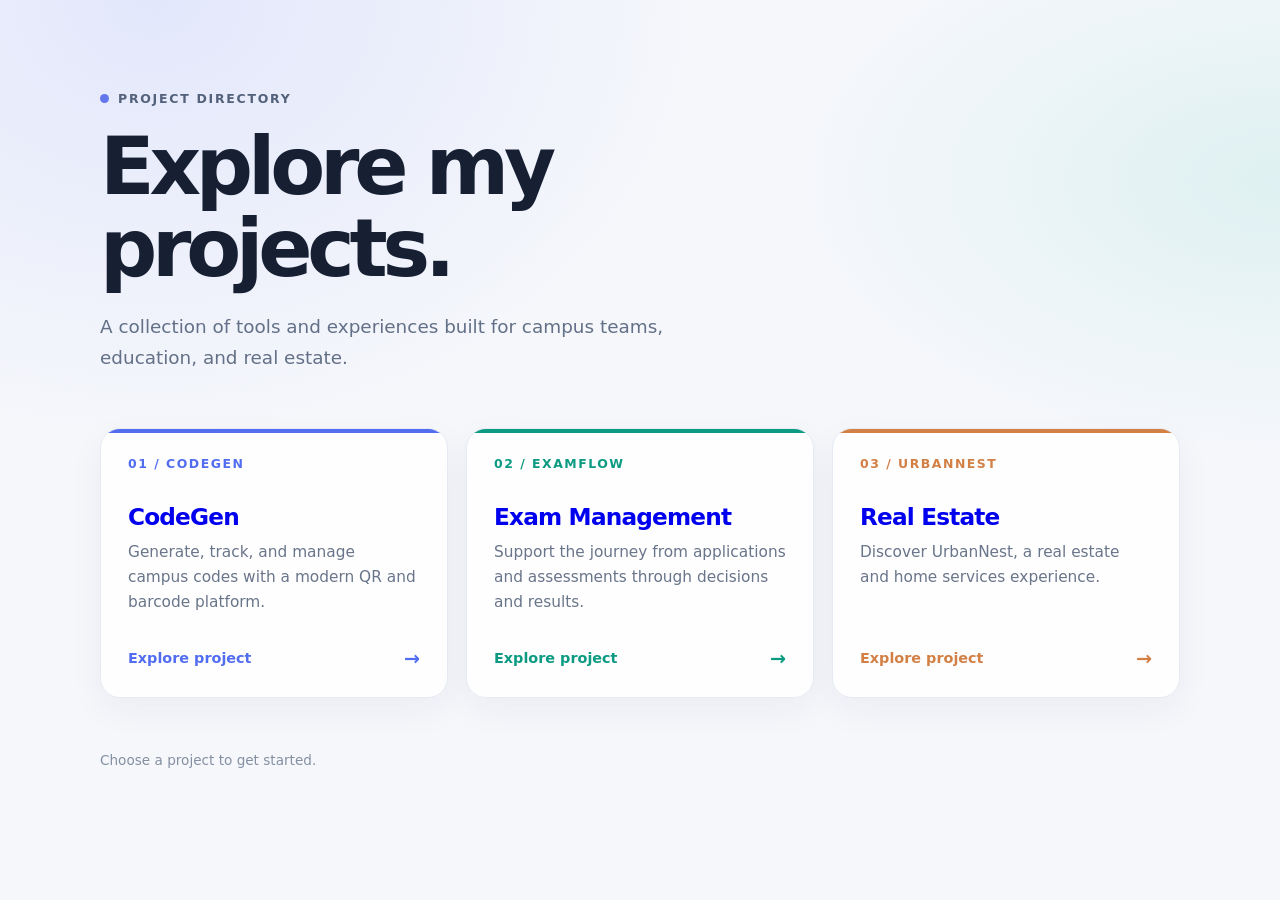
==== commit b65aae91: "added root index file" ====
--- a/index.html
+++ b/index.html
@@ -1,2915 +1,232 @@
-<!DOCTYPE html>
-<html lang="en" data-theme="light">
-
-<head>
-  <meta charset="UTF-8">
-  <meta name="viewport" content="width=device-width, initial-scale=1.0">
-  <title>UrbanNest | Real Estate & Home Services</title>
-  <link rel="preconnect" href="https://fonts.googleapis.com">
-  <link rel="preconnect" href="https://fonts.gstatic.com" crossorigin>
-  <link
-    href="https://fonts.googleapis.com/css2?family=Inter:opsz,wght@14..32,400;14..32,500;14..32,600;14..32,700;14..32,800&display=swap"
-    rel="stylesheet">
-  <link rel="stylesheet" href="https://cdnjs.cloudflare.com/ajax/libs/font-awesome/6.0.0-beta3/css/all.min.css">
-  <style>
-    /* ---------- RESET ---------- */
-    * {
-      margin: 0;
-      padding: 0;
-      box-sizing: border-box;
-      font-family: 'Inter', system-ui, sans-serif;
-    }
-
-    html {
-      scroll-behavior: smooth;
-    }
-
-    body {
-      background: var(--bg-page);
-      color: var(--text-heading);
-      line-height: 1.6;
-      overflow-x: hidden;
-      transition: background 0.4s ease, color 0.4s ease;
-    }
-
-    /* ---------- THEME TOKENS ---------- */
-    :root {
-      --primary: #ff8a00;
-      --primary-dark: #e06d00;
-      --primary-soft: #fff2e0;
-      --primary-border: #ffd199;
-
-      --bg-page: #f9fbfd;
-      --bg-section: #ffffff;
-      --bg-section-alt: linear-gradient(160deg, #f9fbfd, #eef4fa);
-      --bg-hero: linear-gradient(145deg, #ffffff 0%, #f1f7fe 100%);
-      --bg-card: #ffffff;
-      --bg-card-soft: #f9fbfd;
-      --bg-header: rgba(255, 255, 255, 0.92);
-
-      --text-heading: #0b2b40;
-      --text-body: #3e5467;
-      --text-muted: #6b7f8e;
-
-      --border-color: #eef2f6;
-      --shadow-sm: 0 8px 20px rgba(0, 0, 0, 0.04);
-      --shadow-md: 0 20px 40px -12px rgba(0, 40, 70, 0.15);
-      --shadow-lg: 0 30px 60px -15px rgba(0, 40, 70, 0.25);
-    }
-
-    [data-theme="dark"] {
-      --primary-soft: rgba(255, 138, 0, 0.14);
-
-      --bg-page: #0a1620;
-      --bg-section: #0f1e2b;
-      --bg-section-alt: linear-gradient(160deg, #0a1620, #0d1a26);
-      --bg-hero: linear-gradient(145deg, #0f1e2b 0%, #0a1620 100%);
-      --bg-card: #142634;
-      --bg-card-soft: #0f1e2b;
-      --bg-header: rgba(15, 30, 43, 0.92);
-
-      --text-heading: #e8eef3;
-      --text-body: #b8c8d4;
-      --text-muted: #8fa6b8;
-
-      --border-color: #1f3a4d;
-      --shadow-sm: 0 8px 20px rgba(0, 0, 0, 0.3);
-      --shadow-md: 0 20px 40px -12px rgba(0, 0, 0, 0.5);
-      --shadow-lg: 0 30px 60px -15px rgba(0, 0, 0, 0.6);
-    }
-
-    /* ---------- ANIMATIONS ---------- */
-    @keyframes float {
-
-      0%,
-      100% {
-        transform: translateY(0);
-      }
-
-      50% {
-        transform: translateY(-12px);
-      }
-    }
-
-    @keyframes fadeSlideUp {
-      0% {
-        opacity: 0;
-        transform: translateY(40px);
-      }
-
-      100% {
-        opacity: 1;
-        transform: translateY(0);
-      }
-    }
-
-    @keyframes pulseGlow {
-      0% {
-        box-shadow: 0 0 0 0 rgba(255, 138, 0, 0.4);
-      }
-
-      70% {
-        box-shadow: 0 0 0 18px rgba(255, 138, 0, 0);
-      }
-
-      100% {
-        box-shadow: 0 0 0 0 rgba(255, 138, 0, 0);
-      }
-    }
-
-    @keyframes shimmer {
-      0% {
-        background-position: -200% 0;
-      }
-
-      100% {
-        background-position: 200% 0;
-      }
-    }
-
-    @keyframes scaleIn {
-      from {
-        opacity: 0;
-        transform: scale(0.9);
-      }
-
-      to {
-        opacity: 1;
-        transform: scale(1);
-      }
-    }
-
-    /* ---------- UTILITIES ---------- */
-    .container {
-      max-width: 1280px;
-      margin: 0 auto;
-      padding: 0 24px;
-    }
-
-    .section-padding {
-      padding: 80px 0;
-    }
-
-    .section-head {
-      text-align: center;
-      max-width: 700px;
-      margin: 0 auto 56px;
-    }
-
-    .section-head h2 {
-      font-size: clamp(2rem, 4vw, 2.8rem);
-      font-weight: 800;
-      color: var(--text-heading);
-      margin-bottom: 16px;
-      line-height: 1.2;
-    }
-
-    .section-head p {
-      color: var(--text-muted);
-      font-size: 1.1rem;
-    }
-
-    .highlight {
-      color: var(--primary);
-      position: relative;
-      display: inline-block;
-    }
-
-    .highlight::after {
-      content: '';
-      position: absolute;
-      bottom: 6px;
-      left: 0;
-      width: 100%;
-      height: 10px;
-      background: rgba(255, 138, 0, 0.2);
-      border-radius: 10px;
-      z-index: -1;
-    }
-
-    .reveal {
-      opacity: 0;
-      transform: translateY(30px);
-      transition: opacity 0.8s ease, transform 0.8s ease;
-    }
-
-    .reveal.visible {
-      opacity: 1;
-      transform: translateY(0);
-    }
-
-    /* ---------- SCROLL PROGRESS ---------- */
-    .scroll-progress {
-      position: fixed;
-      top: 0;
-      left: 0;
-      height: 3px;
-      width: 0%;
-      background: linear-gradient(90deg, var(--primary), #ffb76b);
-      z-index: 2000;
-      transition: width 0.1s linear;
-      box-shadow: 0 0 8px rgba(255, 138, 0, 0.6);
-    }
-
-    /* ---------- HEADER ---------- */
-    header {
-      display: flex;
-      justify-content: space-between;
-      align-items: center;
-      padding: 16px 5%;
-      background: var(--bg-header);
-      backdrop-filter: blur(12px);
-      box-shadow: var(--shadow-sm);
-      position: sticky;
-      top: 0;
-      z-index: 1000;
-      border-bottom: 2px solid rgba(255, 138, 0, 0.15);
-      transition: background 0.4s ease;
-    }
-
-    .logo {
-      font-size: 1.8rem;
-      font-weight: 800;
-      letter-spacing: -0.5px;
-      color: var(--text-heading);
-      display: flex;
-      align-items: center;
-      gap: 8px;
-      text-decoration: none;
-    }
-
-    .logo i {
-      color: var(--primary);
-      font-size: 2rem;
-      animation: float 4s infinite ease-in-out;
-    }
-
-    .logo span {
-      color: var(--primary);
-    }
-
-    nav {
-      display: flex;
-      gap: 32px;
-      align-items: center;
-    }
-
-    nav a {
-      text-decoration: none;
-      color: var(--text-heading);
-      font-weight: 500;
-      font-size: 0.95rem;
-      transition: color 0.3s;
-      position: relative;
-    }
-
-    nav a::after {
-      content: '';
-      position: absolute;
-      bottom: -4px;
-      left: 0;
-      width: 0;
-      height: 2px;
-      background: var(--primary);
-      transition: width 0.3s;
-    }
-
-    nav a:hover {
-      color: var(--primary);
-    }
-
-    nav a:hover::after {
-      width: 100%;
-    }
-
-    .header-actions {
-      display: flex;
-      gap: 12px;
-      align-items: center;
-    }
-
-    .theme-toggle {
-      width: 42px;
-      height: 42px;
-      border-radius: 50%;
-      border: 1.5px solid var(--border-color);
-      background: var(--bg-card);
-      color: var(--text-heading);
-      font-size: 1.05rem;
-      cursor: pointer;
-      display: flex;
-      align-items: center;
-      justify-content: center;
-      transition: all 0.35s ease;
-    }
-
-    .theme-toggle:hover {
-      color: var(--primary);
-      border-color: var(--primary);
-      transform: rotate(18deg) scale(1.08);
-    }
-
-    .login-btn {
-      background: linear-gradient(135deg, var(--primary), var(--primary-dark));
-      color: white;
-      border: none;
-      padding: 10px 28px;
-      border-radius: 50px;
-      font-weight: 600;
-      font-size: 0.95rem;
-      cursor: pointer;
-      display: flex;
-      align-items: center;
-      gap: 8px;
-      box-shadow: 0 8px 18px rgba(255, 138, 0, 0.3);
-      transition: all 0.3s ease;
-      animation: pulseGlow 3s infinite;
-    }
-
-    .login-btn:hover {
-      transform: scale(1.05) translateY(-2px);
-      box-shadow: 0 14px 24px rgba(255, 138, 0, 0.4);
-    }
-
-    .mobile-menu-btn {
-      display: none;
-      background: none;
-      border: none;
-      font-size: 1.6rem;
-      color: var(--text-heading);
-      cursor: pointer;
-    }
-
-    /* ---------- HERO ---------- */
-    .hero {
-      display: flex;
-      flex-wrap: wrap;
-      align-items: center;
-      justify-content: space-between;
-      padding: 60px 5% 80px;
-      background: var(--bg-hero);
-      min-height: 80vh;
-      position: relative;
-      overflow: hidden;
-    }
-
-    .hero::before {
-      content: '';
-      position: absolute;
-      width: 700px;
-      height: 700px;
-      background: radial-gradient(circle, rgba(255, 138, 0, 0.08) 0%, transparent 70%);
-      top: -250px;
-      right: -150px;
-      border-radius: 50%;
-      z-index: 0;
-    }
-
-    .hero::after {
-      content: '';
-      position: absolute;
-      width: 500px;
-      height: 500px;
-      background: radial-gradient(circle, rgba(30, 136, 229, 0.05) 0%, transparent 70%);
-      bottom: -200px;
-      left: -100px;
-      border-radius: 50%;
-      z-index: 0;
-    }
-
-    .hero-content {
-      flex: 1 1 500px;
-      max-width: 650px;
-      position: relative;
-      z-index: 2;
-    }
-
-    .hero-badge {
-      display: inline-block;
-      background: rgba(255, 138, 0, 0.12);
-      color: #c96a00;
-      padding: 6px 18px;
-      border-radius: 50px;
-      font-weight: 600;
-      font-size: 0.85rem;
-      letter-spacing: 0.3px;
-      margin-bottom: 20px;
-      border: 1px solid rgba(255, 138, 0, 0.2);
-      animation: fadeSlideUp 0.6s ease both;
-    }
-
-    [data-theme="dark"] .hero-badge {
-      background: rgba(255, 138, 0, 0.15);
-      color: #ffb76b;
-      border-color: rgba(255, 138, 0, 0.3);
-    }
-
-    .hero h1 {
-      font-size: clamp(2.5rem, 6vw, 4rem);
-      line-height: 1.15;
-      font-weight: 800;
-      color: var(--text-heading);
-      margin-bottom: 20px;
-      animation: fadeSlideUp 0.6s ease 0.15s both;
-    }
-
-    .hero p {
-      font-size: 1.15rem;
-      color: var(--text-body);
-      margin-bottom: 32px;
-      max-width: 90%;
-      animation: fadeSlideUp 0.6s ease 0.3s both;
-    }
-
-    .hero-stats {
-      display: flex;
-      gap: 40px;
-      margin-top: 24px;
-      flex-wrap: wrap;
-      animation: fadeSlideUp 0.6s ease 0.45s both;
-    }
-
-    .stat-item {
-      display: flex;
-      flex-direction: column;
-    }
-
-    .stat-number {
-      font-size: 2.2rem;
-      font-weight: 800;
-      color: var(--text-heading);
-      line-height: 1;
-    }
-
-    .stat-number span {
-      color: var(--primary);
-      font-size: 1.2rem;
-      font-weight: 600;
-    }
-
-    .stat-label {
-      font-size: 0.9rem;
-      color: var(--text-muted);
-      font-weight: 500;
-      margin-top: 4px;
-    }
-
-    .hero-qa {
-      flex: 0 0 360px;
-      background: var(--bg-card);
-      border-radius: 32px;
-      padding: 28px;
-      box-shadow: var(--shadow-lg);
-      border: 1px solid var(--border-color);
-      position: relative;
-      z-index: 3;
-      animation: float 6s infinite ease-in-out, scaleIn 0.8s ease 0.2s both;
-      transition: box-shadow 0.3s, background 0.4s;
-    }
-
-    .hero-qa:hover {
-      box-shadow: 0 40px 60px -12px rgba(255, 138, 0, 0.25);
-    }
-
-    .qa-header {
-      display: flex;
-      align-items: center;
-      gap: 12px;
-      margin-bottom: 20px;
-      border-bottom: 2px solid var(--border-color);
-      padding-bottom: 16px;
-    }
-
-    .qa-header i {
-      background: var(--primary);
-      color: white;
-      width: 44px;
-      height: 44px;
-      display: flex;
-      align-items: center;
-      justify-content: center;
-      border-radius: 14px;
-      font-size: 1.2rem;
-      transform: rotate(5deg);
-    }
-
-    .qa-header h3 {
-      font-size: 1.3rem;
-      font-weight: 700;
-      color: var(--text-heading);
-    }
-
-    .qa-item {
-      display: flex;
-      gap: 14px;
-      margin-bottom: 18px;
-    }
-
-    .qa-item i {
-      color: var(--primary);
-      font-size: 1.2rem;
-      margin-top: 3px;
-    }
-
-    .qa-item div p {
-      font-size: 0.95rem;
-      margin-bottom: 2px;
-      color: var(--text-body);
-      font-weight: 500;
-    }
-
-    .qa-item div .answer {
-      color: var(--text-muted);
-      font-size: 0.85rem;
-    }
-
-    .qa-more {
-      display: inline-block;
-      margin-top: 8px;
-      color: var(--primary);
-      font-weight: 600;
-      font-size: 0.9rem;
-      text-decoration: none;
-      border-bottom: 1.5px dashed var(--primary);
-    }
-
-    /* ---------- TRUST STRIP ---------- */
-    .trust-strip {
-      background: var(--bg-section);
-      padding: 32px 5%;
-      border-top: 1px solid var(--border-color);
-      border-bottom: 1px solid var(--border-color);
-      transition: background 0.4s;
-    }
-
-    .trust-inner {
-      max-width: 1200px;
-      margin: 0 auto;
-      display: flex;
-      flex-wrap: wrap;
-      align-items: center;
-      justify-content: space-between;
-      gap: 24px;
-      opacity: 0.85;
-    }
-
-    .trust-label {
-      font-weight: 600;
-      color: var(--text-muted);
-      font-size: 0.9rem;
-      text-transform: uppercase;
-      letter-spacing: 0.5px;
-    }
-
-    .trust-logos {
-      display: flex;
-      flex-wrap: wrap;
-      gap: 40px;
-      align-items: center;
-      justify-content: center;
-    }
-
-    .trust-logos i {
-      font-size: 2rem;
-      color: var(--text-muted);
-      transition: 0.3s;
-    }
-
-    .trust-logos i:hover {
-      color: var(--primary);
-      transform: scale(1.1);
-    }
-
-    /* ---------- SERVICES ---------- */
-    .services {
-      background: var(--bg-section);
-      transition: background 0.4s;
-    }
-
-    .service-filters {
-      display: flex;
-      flex-wrap: wrap;
-      gap: 12px;
-      justify-content: center;
-      margin-bottom: 48px;
-    }
-
-    .filter-btn {
-      background: transparent;
-      border: 1.5px solid var(--border-color);
-      padding: 10px 24px;
-      border-radius: 50px;
-      font-weight: 600;
-      font-size: 0.9rem;
-      color: var(--text-muted);
-      cursor: pointer;
-      transition: all 0.3s ease;
-    }
-
-    .filter-btn:hover,
-    .filter-btn.active {
-      background: var(--primary);
-      border-color: var(--primary);
-      color: white;
-      box-shadow: 0 8px 18px rgba(255, 138, 0, 0.25);
-      transform: translateY(-2px);
-    }
-
-    .services-grid {
-      display: grid;
-      grid-template-columns: repeat(auto-fill, minmax(240px, 1fr));
-      gap: 28px;
-    }
-
-    .service-card {
-      background: var(--bg-card);
-      border-radius: 24px;
-      padding: 32px 24px;
-      text-align: center;
-      box-shadow: var(--shadow-sm);
-      border: 1px solid var(--border-color);
-      transition: all 0.35s cubic-bezier(0.2, 0.8, 0.4, 1);
-      position: relative;
-      overflow: hidden;
-      cursor: default;
-    }
-
-    .service-card:hover {
-      transform: translateY(-10px) scale(1.02);
-      box-shadow: 0 25px 40px -10px rgba(255, 138, 0, 0.2);
-      border-color: var(--primary-border);
-    }
-
-    .service-card::before {
-      content: '';
-      position: absolute;
-      top: 0;
-      left: 0;
-      width: 100%;
-      height: 5px;
-      background: linear-gradient(90deg, var(--primary), #ffb76b, var(--primary));
-      background-size: 200% 100%;
-      opacity: 0;
-      transition: 0.3s;
-    }
-
-    .service-card:hover::before {
-      opacity: 1;
-      animation: shimmer 2s infinite linear;
-    }
-
-    .service-icon {
-      font-size: 2.8rem;
-      margin-bottom: 16px;
-      display: inline-block;
-      transition: transform 0.4s ease;
-    }
-
-    .service-card:hover .service-icon {
-      transform: scale(1.15) rotate(5deg);
-    }
-
-    .service-card h3 {
-      font-size: 1.2rem;
-      font-weight: 700;
-      color: var(--text-heading);
-      margin-bottom: 8px;
-    }
-
-    .service-card p {
-      font-size: 0.88rem;
-      color: var(--text-muted);
-      line-height: 1.5;
-      margin-bottom: 16px;
-    }
-
-    .service-meta {
-      display: flex;
-      justify-content: space-between;
-      align-items: center;
-      font-size: 0.85rem;
-      border-top: 1px dashed var(--border-color);
-      padding-top: 16px;
-      margin-top: 8px;
-    }
-
-    .service-price {
-      font-weight: 700;
-      color: var(--text-heading);
-    }
-
-    .service-price span {
-      color: var(--primary);
-      font-weight: 800;
-    }
-
-    .service-rating {
-      color: #f5b301;
-      font-weight: 600;
-    }
-
-    .service-rating i {
-      margin-right: 4px;
-    }
-
-    /* ---------- HOW IT WORKS ---------- */
-    .how-it-works {
-      background: var(--bg-section-alt);
-      transition: background 0.4s;
-    }
-
-    .steps-grid {
-      display: grid;
-      grid-template-columns: repeat(auto-fit, minmax(240px, 1fr));
-      gap: 40px;
-      position: relative;
-    }
-
-    .step-card {
-      text-align: center;
-      padding: 32px 24px;
-      background: var(--bg-card);
-      border-radius: 24px;
-      box-shadow: var(--shadow-sm);
-      border: 1px solid var(--border-color);
-      transition: all 0.4s ease;
-      position: relative;
-      z-index: 1;
-    }
-
-    .step-card:hover {
-      transform: translateY(-8px);
-      box-shadow: var(--shadow-md);
-      border-color: var(--primary-border);
-    }
-
-    .step-number {
-      width: 56px;
-      height: 56px;
-      background: var(--primary-soft);
-      color: var(--primary);
-      font-size: 1.5rem;
-      font-weight: 800;
-      display: flex;
-      align-items: center;
-      justify-content: center;
-      border-radius: 50%;
-      margin: 0 auto 20px;
-      transition: 0.3s;
-    }
-
-    .step-card:hover .step-number {
-      background: var(--primary);
-      color: white;
-      transform: scale(1.1) rotate(5deg);
-    }
-
-    .step-icon {
-      font-size: 2.5rem;
-      color: var(--primary);
-      margin-bottom: 16px;
-      display: block;
-    }
-
-    .step-card h3 {
-      font-size: 1.2rem;
-      font-weight: 700;
-      color: var(--text-heading);
-      margin-bottom: 12px;
-    }
-
-    .step-card p {
-      font-size: 0.9rem;
-      color: var(--text-muted);
-    }
-
-    /* ---------- FEATURES ---------- */
-    .features {
-      background: var(--bg-section);
-      transition: background 0.4s;
-    }
-
-    .features-grid {
-      display: grid;
-      grid-template-columns: repeat(auto-fit, minmax(280px, 1fr));
-      gap: 32px;
-    }
-
-    .feature-card {
-      padding: 32px;
-      background: var(--bg-card-soft);
-      border-radius: 24px;
-      border: 1px solid var(--border-color);
-      transition: all 0.35s ease;
-    }
-
-    .feature-card:hover {
-      background: var(--bg-card);
-      box-shadow: var(--shadow-md);
-      transform: translateY(-6px);
-      border-color: var(--primary-border);
-    }
-
-    .feature-icon {
-      width: 60px;
-      height: 60px;
-      background: var(--primary-soft);
-      color: var(--primary);
-      display: flex;
-      align-items: center;
-      justify-content: center;
-      border-radius: 16px;
-      font-size: 1.6rem;
-      margin-bottom: 20px;
-      transition: 0.3s;
-    }
-
-    .feature-card:hover .feature-icon {
-      background: var(--primary);
-      color: white;
-      transform: rotate(-5deg) scale(1.05);
-    }
-
-    .feature-card h3 {
-      font-size: 1.2rem;
-      font-weight: 700;
-      color: var(--text-heading);
-      margin-bottom: 12px;
-    }
-
-    .feature-card p {
-      font-size: 0.9rem;
-      color: var(--text-muted);
-      line-height: 1.6;
-    }
-
-    /* ---------- TESTIMONIALS ---------- */
-    .testimonials {
-      background: var(--bg-section-alt);
-      transition: background 0.4s;
-    }
-
-    .testimonial-grid {
-      display: grid;
-      grid-template-columns: repeat(auto-fit, minmax(300px, 1fr));
-      gap: 28px;
-    }
-
-    .testimonial-card {
-      background: var(--bg-card);
-      border-radius: 24px;
-      padding: 32px;
-      box-shadow: var(--shadow-sm);
-      border: 1px solid var(--border-color);
-      transition: all 0.35s ease;
-    }
-
-    .testimonial-card:hover {
-      transform: translateY(-6px);
-      box-shadow: var(--shadow-md);
-    }
-
-    .testimonial-stars {
-      color: #f5b301;
-      font-size: 1rem;
-      margin-bottom: 16px;
-    }
-
-    .testimonial-text {
-      font-size: 1rem;
-      color: var(--text-body);
-      line-height: 1.7;
-      margin-bottom: 24px;
-      font-style: italic;
-    }
-
-    .testimonial-user {
-      display: flex;
-      align-items: center;
-      gap: 14px;
-    }
-
-    .testimonial-avatar {
-      width: 48px;
-      height: 48px;
-      background: linear-gradient(135deg, var(--primary), var(--primary-dark));
-      color: white;
-      border-radius: 50%;
-      display: flex;
-      align-items: center;
-      justify-content: center;
-      font-weight: 700;
-      font-size: 1.2rem;
-    }
-
-    .testimonial-user h4 {
-      font-size: 1rem;
-      font-weight: 700;
-      color: var(--text-heading);
-    }
-
-    .testimonial-user p {
-      font-size: 0.85rem;
-      color: var(--text-muted);
-    }
-
-    /* ---------- PRICING ---------- */
-    .pricing {
-      background: var(--bg-section);
-      transition: background 0.4s;
-    }
-
-    .pricing-grid {
-      display: grid;
-      grid-template-columns: repeat(auto-fit, minmax(280px, 1fr));
-      gap: 32px;
-      align-items: stretch;
-    }
-
-    .pricing-card {
-      background: var(--bg-card);
-      border-radius: 24px;
-      padding: 40px 32px;
-      border: 1.5px solid var(--border-color);
-      transition: all 0.4s ease;
-      position: relative;
-      display: flex;
-      flex-direction: column;
-    }
-
-    .pricing-card:hover {
-      transform: translateY(-8px);
-      box-shadow: var(--shadow-lg);
-      border-color: var(--primary-border);
-    }
-
-    .pricing-card.popular {
-      border-color: var(--primary);
-      box-shadow: 0 20px 40px -10px rgba(255, 138, 0, 0.2);
-    }
-
-    .popular-tag {
-      position: absolute;
-      top: -14px;
-      left: 50%;
-      transform: translateX(-50%);
-      background: var(--primary);
-      color: white;
-      padding: 6px 20px;
-      border-radius: 50px;
-      font-size: 0.8rem;
-      font-weight: 700;
-      letter-spacing: 0.5px;
-      text-transform: uppercase;
-      box-shadow: 0 6px 12px rgba(255, 138, 0, 0.3);
-    }
-
-    .pricing-header {
-      text-align: center;
-      margin-bottom: 28px;
-      padding-bottom: 24px;
-      border-bottom: 1px solid var(--border-color);
-    }
-
-    .pricing-header h3 {
-      font-size: 1.3rem;
-      font-weight: 700;
-      color: var(--text-heading);
-      margin-bottom: 8px;
-    }
-
-    .pricing-price {
-      font-size: 2.8rem;
-      font-weight: 800;
-      color: var(--text-heading);
-      line-height: 1;
-    }
-
-    .pricing-price span {
-      font-size: 1rem;
-      font-weight: 500;
-      color: var(--text-muted);
-    }
-
-    .pricing-features {
-      list-style: none;
-      flex: 1;
-      margin-bottom: 28px;
-    }
-
-    .pricing-features li {
-      display: flex;
-      align-items: center;
-      gap: 12px;
-      padding: 10px 0;
-      font-size: 0.92rem;
-      color: var(--text-body);
-      border-bottom: 1px dashed var(--border-color);
-    }
-
-    .pricing-features li:last-child {
-      border-bottom: none;
-    }
-
-    .pricing-features i {
-      color: var(--primary);
-      font-size: 1rem;
-    }
-
-    .pricing-btn {
-      display: block;
-      text-align: center;
-      padding: 14px;
-      border-radius: 50px;
-      font-weight: 700;
-      font-size: 0.95rem;
-      cursor: pointer;
-      border: 2px solid var(--primary);
-      background: transparent;
-      color: var(--primary);
-      transition: all 0.3s ease;
-      text-decoration: none;
-    }
-
-    .pricing-btn:hover {
-      background: var(--primary);
-      color: white;
-      box-shadow: 0 10px 20px rgba(255, 138, 0, 0.3);
-    }
-
-    .pricing-card.popular .pricing-btn {
-      background: var(--primary);
-      color: white;
-    }
-
-    .pricing-card.popular .pricing-btn:hover {
-      background: var(--primary-dark);
-    }
-
-    /* ---------- TEAM ---------- */
-    .team {
-      background: var(--bg-section-alt);
-      transition: background 0.4s;
-    }
-
-    .team-grid {
-      display: grid;
-      grid-template-columns: repeat(auto-fit, minmax(220px, 1fr));
-      gap: 32px;
-    }
-
-    .team-card {
-      background: var(--bg-card);
-      border-radius: 24px;
-      padding: 32px 24px;
-      text-align: center;
-      box-shadow: var(--shadow-sm);
-      border: 1px solid var(--border-color);
-      transition: all 0.35s ease;
-    }
-
-    .team-card:hover {
-      transform: translateY(-8px);
-      box-shadow: var(--shadow-md);
-      border-color: var(--primary-border);
-    }
-
-    .team-avatar {
-      width: 96px;
-      height: 96px;
-      background: linear-gradient(135deg, var(--primary), var(--primary-dark));
-      color: white;
-      border-radius: 50%;
-      display: flex;
-      align-items: center;
-      justify-content: center;
-      font-size: 2.5rem;
-      font-weight: 700;
-      margin: 0 auto 20px;
-      transition: 0.3s;
-    }
-
-    .team-card:hover .team-avatar {
-      transform: scale(1.08);
-      box-shadow: 0 12px 24px rgba(255, 138, 0, 0.3);
-    }
-
-    .team-card h3 {
-      font-size: 1.1rem;
-      font-weight: 700;
-      color: var(--text-heading);
-      margin-bottom: 4px;
-    }
-
-    .team-card p {
-      font-size: 0.85rem;
-      color: var(--primary);
-      font-weight: 600;
-      margin-bottom: 12px;
-    }
-
-    .team-social {
-      display: flex;
-      justify-content: center;
-      gap: 12px;
-    }
-
-    .team-social a {
-      color: var(--text-muted);
-      font-size: 1rem;
-      transition: 0.3s;
-    }
-
-    .team-social a:hover {
-      color: var(--primary);
-      transform: translateY(-3px);
-    }
-
-    /* ---------- FAQ ---------- */
-    .faq {
-      background: var(--bg-section);
-      transition: background 0.4s;
-    }
-
-    .faq-list {
-      max-width: 800px;
-      margin: 0 auto;
-    }
-
-    .faq-item {
-      border-bottom: 1px solid var(--border-color);
-      padding: 0;
-      overflow: hidden;
-    }
-
-    .faq-question {
-      display: flex;
-      justify-content: space-between;
-      align-items: center;
-      padding: 20px 0;
-      cursor: pointer;
-      font-weight: 600;
-      font-size: 1.05rem;
-      color: var(--text-heading);
-      transition: 0.3s;
-      gap: 16px;
-    }
-
-    .faq-question:hover {
-      color: var(--primary);
-    }
-
-    .faq-question i {
-      transition: transform 0.3s;
-      color: var(--primary);
-      font-size: 1rem;
-    }
-
-    .faq-item.active .faq-question i {
-      transform: rotate(180deg);
-    }
-
-    .faq-answer {
-      max-height: 0;
-      overflow: hidden;
-      transition: max-height 0.4s ease, padding 0.3s ease;
-      color: var(--text-muted);
-      font-size: 0.95rem;
-      line-height: 1.7;
-    }
-
-    .faq-item.active .faq-answer {
-      max-height: 300px;
-      padding-bottom: 20px;
-    }
-
-    /* ---------- BLOG ---------- */
-    .blog {
-      background: var(--bg-section-alt);
-      transition: background 0.4s;
-    }
-
-    .blog-grid {
-      display: grid;
-      grid-template-columns: repeat(auto-fit, minmax(300px, 1fr));
-      gap: 32px;
-    }
-
-    .blog-card {
-      background: var(--bg-card);
-      border-radius: 24px;
-      overflow: hidden;
-      box-shadow: var(--shadow-sm);
-      border: 1px solid var(--border-color);
-      transition: all 0.35s ease;
-    }
-
-    .blog-card:hover {
-      transform: translateY(-8px);
-      box-shadow: var(--shadow-md);
-    }
-
-    .blog-image {
-      height: 180px;
-      background: linear-gradient(135deg, var(--primary-soft), var(--primary-border));
-      display: flex;
-      align-items: center;
-      justify-content: center;
-      font-size: 3rem;
-      color: var(--primary);
-      transition: 0.4s;
-    }
-
-    .blog-card:hover .blog-image {
-      transform: scale(1.05);
-    }
-
-    .blog-content {
-      padding: 24px;
-    }
-
-    .blog-meta {
-      display: flex;
-      gap: 16px;
-      font-size: 0.8rem;
-      color: var(--text-muted);
-      margin-bottom: 12px;
-    }
-
-    .blog-meta i {
-      margin-right: 4px;
-      color: var(--primary);
-    }
-
-    .blog-content h3 {
-      font-size: 1.15rem;
-      font-weight: 700;
-      color: var(--text-heading);
-      margin-bottom: 10px;
-      line-height: 1.4;
-    }
-
-    .blog-content p {
-      font-size: 0.88rem;
-      color: var(--text-muted);
-      margin-bottom: 16px;
-    }
-
-    .blog-link {
-      color: var(--primary);
-      font-weight: 600;
-      font-size: 0.9rem;
-      text-decoration: none;
-      display: inline-flex;
-      align-items: center;
-      gap: 6px;
-      transition: 0.3s;
-    }
-
-    .blog-link:hover {
-      gap: 10px;
-    }
-
-    /* ---------- NEWSLETTER ---------- */
-    .newsletter {
-      background: linear-gradient(120deg, #0b2b40, #1a405a);
-      padding: 60px 0;
-      color: white;
-    }
-
-    .newsletter-inner {
-      display: flex;
-      flex-wrap: wrap;
-      align-items: center;
-      justify-content: space-between;
-      gap: 32px;
-    }
-
-    .newsletter-text h2 {
-      font-size: 1.8rem;
-      font-weight: 700;
-      margin-bottom: 8px;
-    }
-
-    .newsletter-text p {
-      color: #b0c7d9;
-      font-size: 0.95rem;
-    }
-
-    .newsletter-form {
-      display: flex;
-      gap: 12px;
-      flex-wrap: wrap;
-    }
-
-    .newsletter-form input {
-      padding: 14px 24px;
-      border-radius: 50px;
-      font-size: 0.95rem;
-      min-width: 260px;
-      outline: none;
-      background: rgba(255, 255, 255, 0.1);
-      color: white;
-      border: 1px solid rgba(255, 255, 255, 0.2);
-      transition: 0.3s;
-    }
-
-    .newsletter-form input::placeholder {
-      color: #8ba0b0;
-    }
-
-    .newsletter-form input:focus {
-      background: rgba(255, 255, 255, 0.15);
-      border-color: var(--primary);
-    }
-
-    .newsletter-form button {
-      background: var(--primary);
-      color: white;
-      border: none;
-      padding: 14px 32px;
-      border-radius: 50px;
-      font-weight: 700;
-      font-size: 0.95rem;
-      cursor: pointer;
-      transition: 0.3s;
-      display: flex;
-      align-items: center;
-      gap: 8px;
-    }
-
-    .newsletter-form button:hover {
-      background: var(--primary-dark);
-      transform: translateY(-2px);
-      box-shadow: 0 10px 20px rgba(255, 138, 0, 0.3);
-    }
-
-    /* ---------- CONTACT ---------- */
-    .contact {
-      background: var(--bg-section);
-      transition: background 0.4s;
-    }
-
-    .contact-grid {
-      display: grid;
-      grid-template-columns: 1fr 1fr;
-      gap: 48px;
-      align-items: start;
-    }
-
-    .contact-info h2 {
-      font-size: 2rem;
-      font-weight: 800;
-      color: var(--text-heading);
-      margin-bottom: 16px;
-    }
-
-    .contact-info>p {
-      color: var(--text-muted);
-      margin-bottom: 32px;
-      font-size: 1rem;
-    }
-
-    .contact-detail {
-      display: flex;
-      align-items: center;
-      gap: 16px;
-      margin-bottom: 20px;
-    }
-
-    .contact-detail i {
-      width: 48px;
-      height: 48px;
-      background: var(--primary-soft);
-      color: var(--primary);
-      display: flex;
-      align-items: center;
-      justify-content: center;
-      border-radius: 14px;
-      font-size: 1.2rem;
-      flex-shrink: 0;
-    }
-
-    .contact-detail div h4 {
-      font-size: 0.95rem;
-      font-weight: 700;
-      color: var(--text-heading);
-    }
-
-    .contact-detail div p {
-      font-size: 0.9rem;
-      color: var(--text-muted);
-      margin-bottom: 0;
-    }
-
-    .contact-form {
-      background: var(--bg-card-soft);
-      padding: 40px;
-      border-radius: 24px;
-      border: 1px solid var(--border-color);
-    }
-
-    .form-group {
-      margin-bottom: 20px;
-    }
-
-    .form-group label {
-      display: block;
-      font-size: 0.85rem;
-      font-weight: 600;
-      color: var(--text-heading);
-      margin-bottom: 8px;
-    }
-
-    .form-group input,
-    .form-group select,
-    .form-group textarea {
-      width: 100%;
-      padding: 12px 16px;
-      border-radius: 12px;
-      border: 1.5px solid var(--border-color);
-      font-size: 0.95rem;
-      font-family: inherit;
-      outline: none;
-      transition: 0.3s;
-      background: var(--bg-card);
-      color: var(--text-heading);
-    }
-
-    .form-group input:focus,
-    .form-group select:focus,
-    .form-group textarea:focus {
-      border-color: var(--primary);
-      box-shadow: 0 0 0 4px rgba(255, 138, 0, 0.1);
-    }
-
-    .form-group textarea {
-      resize: vertical;
-      min-height: 120px;
-    }
-
-    .form-group select option {
-      background: var(--bg-card);
-      color: var(--text-heading);
-    }
-
-    .form-submit {
-      background: var(--primary);
-      color: white;
-      border: none;
-      padding: 14px 32px;
-      border-radius: 50px;
-      font-weight: 700;
-      font-size: 1rem;
-      cursor: pointer;
-      transition: 0.3s;
-      display: inline-flex;
-      align-items: center;
-      gap: 8px;
-      width: 100%;
-      justify-content: center;
-    }
-
-    .form-submit:hover {
-      background: var(--primary-dark);
-      transform: translateY(-2px);
-      box-shadow: 0 12px 24px rgba(255, 138, 0, 0.3);
-    }
-
-    /* ---------- FOOTER ---------- */
-    footer {
-      background: #08131c;
-      color: #a0b6c8;
-      padding: 60px 5% 30px;
-    }
-
-    .footer-grid {
-      display: grid;
-      grid-template-columns: 2fr 1fr 1fr 1fr;
-      gap: 40px;
-      max-width: 1280px;
-      margin: 0 auto 40px;
-    }
-
-    .footer-brand .logo {
-      color: white;
-      margin-bottom: 16px;
-    }
-
-    .footer-brand p {
-      font-size: 0.9rem;
-      line-height: 1.7;
-      margin-bottom: 20px;
-      max-width: 280px;
-      color: #8fa6b8;
-    }
-
-    .footer-social {
-      display: flex;
-      gap: 14px;
-    }
-
-    .footer-social a {
-      width: 40px;
-      height: 40px;
-      background: rgba(255, 255, 255, 0.08);
-      color: #a0b6c8;
-      display: flex;
-      align-items: center;
-      justify-content: center;
-      border-radius: 50%;
-      text-decoration: none;
-      transition: 0.3s;
-    }
-
-    .footer-social a:hover {
-      background: var(--primary);
-      color: white;
-      transform: translateY(-4px);
-    }
-
-    .footer-col h4 {
-      color: white;
-      font-size: 1rem;
-      font-weight: 700;
-      margin-bottom: 20px;
-      position: relative;
-      padding-bottom: 10px;
-    }
-
-    .footer-col h4::after {
-      content: '';
-      position: absolute;
-      bottom: 0;
-      left: 0;
-      width: 30px;
-      height: 2px;
-      background: var(--primary);
-    }
-
-    .footer-col ul {
-      list-style: none;
-    }
-
-    .footer-col ul li {
-      margin-bottom: 12px;
-    }
-
-    .footer-col ul li a {
-      color: #a0b6c8;
-      text-decoration: none;
-      font-size: 0.9rem;
-      transition: 0.3s;
-      display: inline-flex;
-      align-items: center;
-      gap: 6px;
-    }
-
-    .footer-col ul li a:hover {
-      color: var(--primary);
-      transform: translateX(4px);
-    }
-
-    .footer-bottom {
-      border-top: 1px solid rgba(255, 255, 255, 0.08);
-      padding-top: 24px;
-      text-align: center;
-      font-size: 0.85rem;
-      max-width: 1280px;
-      margin: 0 auto;
-    }
-
-    /* ---------- LOGIN MODAL ---------- */
-    .modal-overlay {
-      position: fixed;
-      inset: 0;
-      background: rgba(4, 12, 20, 0.65);
-      backdrop-filter: blur(10px);
-      display: flex;
-      align-items: center;
-      justify-content: center;
-      z-index: 3000;
-      opacity: 0;
-      visibility: hidden;
-      transition: opacity 0.35s ease, visibility 0.35s ease;
-      padding: 20px;
-    }
-
-    .modal-overlay.open {
-      opacity: 1;
-      visibility: visible;
-    }
-
-    .modal {
-      background: var(--bg-card);
-      border-radius: 28px;
-      width: 100%;
-      max-width: 440px;
-      padding: 36px;
-      position: relative;
-      box-shadow: var(--shadow-lg);
-      border: 1px solid var(--border-color);
-      transform: scale(0.9) translateY(30px);
-      transition: transform 0.4s cubic-bezier(0.2, 0.8, 0.4, 1);
-      max-height: 92vh;
-      overflow-y: auto;
-    }
-
-    .modal-overlay.open .modal {
-      transform: scale(1) translateY(0);
-    }
-
-    .modal-close {
-      position: absolute;
-      top: 18px;
-      right: 18px;
-      width: 36px;
-      height: 36px;
-      border-radius: 50%;
-      border: 1.5px solid var(--border-color);
-      background: var(--bg-card-soft);
-      color: var(--text-muted);
-      cursor: pointer;
-      font-size: 0.95rem;
-      display: flex;
-      align-items: center;
-      justify-content: center;
-      transition: 0.3s;
-    }
-
-    .modal-close:hover {
-      color: var(--primary);
-      border-color: var(--primary);
-      transform: rotate(90deg);
-    }
-
-    .modal-logo {
-      text-align: center;
-      margin-bottom: 24px;
-    }
-
-    .modal-logo i {
-      font-size: 2.4rem;
-      color: var(--primary);
-      animation: float 4s infinite ease-in-out;
-    }
-
-    .modal-tabs {
-      display: flex;
-      background: var(--bg-card-soft);
-      border-radius: 50px;
-      padding: 5px;
-      margin-bottom: 28px;
-      border: 1px solid var(--border-color);
-    }
-
-    .modal-tab {
-      flex: 1;
-      padding: 10px;
-      border-radius: 50px;
-      border: none;
-      background: transparent;
-      font-weight: 600;
-      font-size: 0.92rem;
-      color: var(--text-muted);
-      cursor: pointer;
-      transition: all 0.3s ease;
-    }
-
-    .modal-tab.active {
-      background: var(--primary);
-      color: white;
-      box-shadow: 0 6px 14px rgba(255, 138, 0, 0.3);
-    }
-
-    .tab-panel {
-      display: none;
-      animation: fadeSlideUp 0.4s ease both;
-    }
-
-    .tab-panel.active {
-      display: block;
-    }
-
-    .tab-panel h3 {
-      font-size: 1.4rem;
-      font-weight: 800;
-      color: var(--text-heading);
-      margin-bottom: 6px;
-    }
-
-    .tab-panel>p {
-      font-size: 0.9rem;
-      color: var(--text-muted);
-      margin-bottom: 24px;
-    }
-
-    .modal .form-group {
-      margin-bottom: 16px;
-    }
-
-    .modal .form-group label {
-      font-size: 0.82rem;
-    }
-
-    .btn-primary {
-      width: 100%;
-      padding: 13px;
-      border-radius: 50px;
-      border: none;
-      background: linear-gradient(135deg, var(--primary), var(--primary-dark));
-      color: white;
-      font-weight: 700;
-      font-size: 0.95rem;
-      cursor: pointer;
-      transition: 0.3s;
-      box-shadow: 0 10px 20px rgba(255, 138, 0, 0.28);
-    }
-
-    .btn-primary:hover {
-      transform: translateY(-2px);
-      box-shadow: 0 14px 26px rgba(255, 138, 0, 0.4);
-    }
-
-    .divider {
-      display: flex;
-      align-items: center;
-      gap: 12px;
-      margin: 22px 0;
-      color: var(--text-muted);
-      font-size: 0.8rem;
-    }
-
-    .divider::before,
-    .divider::after {
-      content: '';
-      flex: 1;
-      height: 1px;
-      background: var(--border-color);
-    }
-
-    .social-row {
-      display: flex;
-      gap: 12px;
-    }
-
-    .social-btn {
-      flex: 1;
-      padding: 11px;
-      border-radius: 12px;
-      border: 1.5px solid var(--border-color);
-      background: var(--bg-card-soft);
-      color: var(--text-heading);
-      cursor: pointer;
-      font-weight: 600;
-      font-size: 0.88rem;
-      display: flex;
-      align-items: center;
-      justify-content: center;
-      gap: 8px;
-      transition: 0.3s;
-    }
-
-    .social-btn:hover {
-      border-color: var(--primary);
-      color: var(--primary);
-      transform: translateY(-2px);
-    }
-
-    .social-btn i {
-      font-size: 1rem;
-    }
-
-    .switch-hint {
-      text-align: center;
-      margin-top: 20px;
-      font-size: 0.85rem;
-      color: var(--text-muted);
-    }
-
-    .switch-hint a {
-      color: var(--primary);
-      font-weight: 600;
-      text-decoration: none;
-      cursor: pointer;
-    }
-
-    .switch-hint a:hover {
-      text-decoration: underline;
-    }
-
-    /* ---------- RESPONSIVE ---------- */
-    @media (max-width: 1024px) {
-      nav {
-        display: none;
-      }
-
-      .mobile-menu-btn {
-        display: block;
-      }
-
-      nav.active {
+<!doctype html>
+<html lang="en">
+  <head>
+    <meta charset="utf-8">
+    <meta name="viewport" content="width=device-width, initial-scale=1">
+    <meta name="description" content="A home for CodeGen, ExamFlow, and UrbanNest projects.">
+    <meta name="theme-color" content="#f5f7fb">
+    <title>Projects | Ankit Patel</title>
+    <style>
+      :root {
+        color-scheme: light;
+        font-family: Inter, ui-sans-serif, system-ui, -apple-system, BlinkMacSystemFont, "Segoe UI", sans-serif;
+        color: #172033;
+        background: #f5f7fb;
+        font-synthesis: none;
+        text-rendering: optimizeLegibility;
+      }
+
+      * {
+        box-sizing: border-box;
+      }
+
+      body {
+        min-width: 320px;
+        min-height: 100vh;
+        margin: 0;
+        background:
+          radial-gradient(ellipse at 12% 0%, rgb(91 116 255 / 12%), transparent 34rem),
+          radial-gradient(ellipse at 100% 20%, rgb(26 184 154 / 10%), transparent 30rem),
+          #f5f7fb;
+      }
+
+      main {
+        width: min(1080px, calc(100% - 40px));
+        margin: 0 auto;
+        padding: 88px 0 48px;
+      }
+
+      .eyebrow {
+        display: inline-flex;
+        align-items: center;
+        gap: 9px;
+        margin: 0 0 20px;
+        color: #53617a;
+        font-size: 0.78rem;
+        font-weight: 700;
+        letter-spacing: 0.14em;
+        text-transform: uppercase;
+      }
+
+      .eyebrow::before {
+        width: 9px;
+        height: 9px;
+        border-radius: 50%;
+        background: #6277ed;
+        content: "";
+      }
+
+      h1 {
+        max-width: 700px;
+        margin: 0;
+        font-size: clamp(2.6rem, 7vw, 5rem);
+        letter-spacing: -0.065em;
+        line-height: 1.02;
+      }
+
+      .intro {
+        max-width: 590px;
+        margin: 22px 0 0;
+        color: #637087;
+        font-size: clamp(1rem, 2vw, 1.15rem);
+        line-height: 1.7;
+      }
+
+      .projects {
+        display: grid;
+        grid-template-columns: repeat(3, minmax(0, 1fr));
+        gap: 18px;
+        margin-top: 54px;
+      }
+
+      .project {
+        --accent: #536df0;
+        position: relative;
         display: flex;
+        min-height: 270px;
         flex-direction: column;
+        overflow: hidden;
+        padding: 27px;
+        border: 1px solid #e6eaf2;
+        border-radius: 20px;
+        background: rgb(255 255 255 / 88%);
+        box-shadow: 0 12px 35px rgb(35 48 78 / 5%);
+        text-decoration: none;
+        transition: border-color 180ms ease, box-shadow 180ms ease, transform 180ms ease;
+      }
+
+      .project::before {
         position: absolute;
-        top: 100%;
+        top: 0;
+        right: 0;
         left: 0;
-        width: 100%;
-        background: var(--bg-card);
-        padding: 24px;
-        box-shadow: var(--shadow-md);
-        gap: 16px;
-        z-index: 999;
-        border-bottom: 1px solid var(--border-color);
-      }
-
-      .contact-grid {
-        grid-template-columns: 1fr;
-      }
-
-      .footer-grid {
-        grid-template-columns: 1fr 1fr;
-      }
-    }
-
-    @media (max-width: 900px) {
-      .hero {
-        flex-direction: column;
-        text-align: center;
-        padding-bottom: 40px;
-      }
-
-      .hero-content {
-        max-width: 100%;
-      }
-
-      .hero p {
-        max-width: 100%;
-        margin-left: auto;
-        margin-right: auto;
-      }
-
-      .hero-stats {
-        justify-content: center;
-      }
-
-      .hero-qa {
-        flex: 0 0 auto;
-        width: 100%;
-        max-width: 420px;
-        margin-top: 40px;
-      }
-    }
-
-    @media (max-width: 600px) {
-      .services-grid {
-        grid-template-columns: 1fr 1fr;
-        gap: 16px;
-      }
-
-      .service-card {
-        padding: 20px 12px;
-      }
-
-      .service-icon {
-        font-size: 2rem;
-      }
-
-      .hero h1 {
-        font-size: 2.2rem;
-      }
-
-      .newsletter-inner {
-        flex-direction: column;
-        text-align: center;
-      }
-
-      .newsletter-form {
-        width: 100%;
-      }
-
-      .newsletter-form input {
-        min-width: 0;
-        flex: 1;
-      }
-
-      .footer-grid {
-        grid-template-columns: 1fr;
-      }
-
-      .contact-form {
-        padding: 24px;
-      }
-
-      .section-padding {
-        padding: 60px 0;
-      }
-
-      .login-btn {
-        padding: 8px 18px;
+        height: 4px;
+        background: var(--accent);
+        content: "";
+      }
+
+      .project:hover {
+        transform: translateY(-4px);
+        border-color: color-mix(in srgb, var(--accent), white 55%);
+        box-shadow: 0 20px 42px rgb(35 48 78 / 11%);
+      }
+
+      .project:focus-visible {
+        outline: 3px solid var(--accent);
+        outline-offset: 4px;
+      }
+
+      .project.exam {
+        --accent: #0c9b82;
+      }
+
+      .project.real-estate {
+        --accent: #d28045;
+      }
+
+      .number {
+        color: var(--accent);
+        font-size: 0.78rem;
+        font-weight: 750;
+        letter-spacing: 0.12em;
+      }
+
+      .project h2 {
+        margin: 32px 0 10px;
+        font-size: 1.45rem;
+        letter-spacing: -0.035em;
+      }
+
+      .project p {
+        margin: 0;
+        color: #69758a;
+        font-size: 0.96rem;
+        line-height: 1.65;
+      }
+
+      .visit {
+        display: flex;
+        align-items: center;
+        justify-content: space-between;
+        margin-top: auto;
+        padding-top: 28px;
+        color: var(--accent);
+        font-size: 0.9rem;
+        font-weight: 700;
+      }
+
+      .arrow {
+        font-size: 1.2rem;
+        transition: transform 180ms ease;
+      }
+
+      .project:hover .arrow {
+        transform: translateX(4px);
+      }
+
+      footer {
+        margin-top: 54px;
+        color: #8490a2;
         font-size: 0.85rem;
       }
 
-      .login-btn span {
-        display: none;
-      }
-
-      .modal {
-        padding: 28px 22px;
-      }
-    }
-  </style>
-</head>
-
-<body>
-
-  <!-- SCROLL PROGRESS BAR -->
-  <div class="scroll-progress" id="scrollProgress"></div>
-
-  <!-- ================= HEADER ================= -->
-  <header>
-    <a href="#home" class="logo">
-      <i class="fas fa-building"></i> Urban<span>Nest</span>
-    </a>
-    <nav id="mainNav">
-      <a href="#home">Home</a>
-      <a href="#services">Services</a>
-      <a href="#how">How it works</a>
-      <a href="#testimonials">Testimonials</a>
-      <a href="#pricing">Pricing</a>
-      <a href="#contact">Contact</a>
-    </nav>
-    <div class="header-actions">
-      <button class="theme-toggle" id="themeToggle" aria-label="Toggle dark mode">
-        <i class="fas fa-moon"></i>
-      </button>
-      <button class="login-btn" id="loginBtn">
-        <i class="fas fa-user-circle"></i> <span>Login</span>
-      </button>
-      <button class="mobile-menu-btn" id="mobileMenuBtn">
-        <i class="fas fa-bars"></i>
-      </button>
-    </div>
-  </header>
-
-  <main>
-    <!-- ================= HERO ================= -->
-    <section id="home" class="hero">
-      <div class="hero-content">
-        <div class="hero-badge">
-          <i class="fas fa-star" style="color: #ff8a00; margin-right: 5px;"></i>
-          Trusted by 12,000+ homeowners
-        </div>
-        <h1>
-          Your home, <span class="highlight">perfectly</span> maintained.
-        </h1>
-        <p>
-          From plumbing to painting, cooking to cleaning — we connect you with vetted
-          professionals for every real estate service. One platform, every solution.
-        </p>
-        <div class="hero-stats">
-          <div class="stat-item">
-            <div class="stat-number" data-count="15">0</div>
-            <div class="stat-label">Services</div>
-          </div>
-          <div class="stat-item">
-            <div class="stat-number" data-count="4.9">0</div>
-            <div class="stat-label">Average rating</div>
-          </div>
-          <div class="stat-item">
-            <div class="stat-number" data-count="2000">0</div>
-            <div class="stat-label">Happy clients</div>
-          </div>
-        </div>
-      </div>
-
-      <div class="hero-qa">
-        <div class="qa-header">
-          <i class="fas fa-question-circle"></i>
-          <h3>Quick Q&A</h3>
-        </div>
-        <div class="qa-item">
-          <i class="fas fa-check-circle"></i>
-          <div>
-            <p>Can I book a plumber today?</p>
-            <div class="answer">Yes — same-day service in most areas.</div>
-          </div>
-        </div>
-        <div class="qa-item">
-          <i class="fas fa-check-circle"></i>
-          <div>
-            <p>Are your cleaners insured?</p>
-            <div class="answer">100% background-checked & insured.</div>
-          </div>
-        </div>
-        <div class="qa-item">
-          <i class="fas fa-check-circle"></i>
-          <div>
-            <p>Do you offer cooking services?</p>
-            <div class="answer">Yes, weekly/monthly meal prep available.</div>
-          </div>
-        </div>
-        <a href="#faq" class="qa-more">See all FAQs <i class="fas fa-arrow-right"></i></a>
-      </div>
-    </section>
-
-    <!-- ================= TRUST STRIP ================= -->
-    <section class="trust-strip">
-      <div class="trust-inner">
-        <span class="trust-label">Trusted by leading brands</span>
-        <div class="trust-logos">
-          <i class="fas fa-home"></i>
-          <i class="fas fa-city"></i>
-          <i class="fas fa-building"></i>
-          <i class="fas fa-hotel"></i>
-          <i class="fas fa-warehouse"></i>
-          <i class="fas fa-store"></i>
-        </div>
-      </div>
-    </section>
-
-    <!-- ================= SERVICES ================= -->
-    <section id="services" class="services section-padding">
-      <div class="container">
-        <div class="section-head">
-          <h2>Every service your home needs</h2>
-          <p>From emergency repairs to daily upkeep — we've got you covered.</p>
-        </div>
-
-        <div class="service-filters">
-          <button class="filter-btn active" data-filter="all">All Services</button>
-          <button class="filter-btn" data-filter="maintenance">Maintenance</button>
-          <button class="filter-btn" data-filter="cleaning">Cleaning</button>
-          <button class="filter-btn" data-filter="cooking">Cooking</button>
-          <button class="filter-btn" data-filter="special">Specialty</button>
-        </div>
-
-        <div class="services-grid" id="servicesGrid">
-          <div class="service-card" data-category="maintenance">
-            <div class="service-icon"><i class="fas fa-wrench"></i></div>
-            <h3>Plumbing</h3>
-            <p>Leak fixes, pipe replacement, installations & 24/7 emergency.</p>
-            <div class="service-meta">
-              <span class="service-price">From <span>$49</span></span>
-              <span class="service-rating"><i class="fas fa-star"></i> 4.9</span>
-            </div>
-          </div>
-          <div class="service-card" data-category="cleaning">
-            <div class="service-icon"><i class="fas fa-broom"></i></div>
-            <h3>Maid Service</h3>
-            <p>Regular cleaning, dusting, laundry, and household upkeep.</p>
-            <div class="service-meta">
-              <span class="service-price">From <span>$35</span></span>
-              <span class="service-rating"><i class="fas fa-star"></i> 4.8</span>
-            </div>
-          </div>
-          <div class="service-card" data-category="maintenance">
-            <div class="service-icon"><i class="fas fa-paint-roller"></i></div>
-            <h3>Painting</h3>
-            <p>Interior/exterior painting, texture finishes, color consulting.</p>
-            <div class="service-meta">
-              <span class="service-price">From <span>$120</span></span>
-              <span class="service-rating"><i class="fas fa-star"></i> 4.9</span>
-            </div>
-          </div>
-          <div class="service-card" data-category="cleaning">
-            <div class="service-icon"><i class="fas fa-spray-can"></i></div>
-            <h3>Deep Cleaning</h3>
-            <p>Move-in/out cleaning, carpet shampoo, window washing.</p>
-            <div class="service-meta">
-              <span class="service-price">From <span>$89</span></span>
-              <span class="service-rating"><i class="fas fa-star"></i> 4.7</span>
-            </div>
-          </div>
-          <div class="service-card" data-category="cooking">
-            <div class="service-icon"><i class="fas fa-utensils"></i></div>
-            <h3>Cooking</h3>
-            <p>Personal chefs, daily meal prep, party catering, dietary plans.</p>
-            <div class="service-meta">
-              <span class="service-price">From <span>$59</span></span>
-              <span class="service-rating"><i class="fas fa-star"></i> 4.9</span>
-            </div>
-          </div>
-          <div class="service-card" data-category="cooking">
-            <div class="service-icon"><i class="fas fa-concierge-bell"></i></div>
-            <h3>Canteen Service</h3>
-            <p>Office & residential canteen, healthy tiffin, bulk meal plans.</p>
-            <div class="service-meta">
-              <span class="service-price">From <span>$99</span></span>
-              <span class="service-rating"><i class="fas fa-star"></i> 4.6</span>
-            </div>
-          </div>
-          <div class="service-card" data-category="maintenance">
-            <div class="service-icon"><i class="fas fa-hammer"></i></div>
-            <h3>Carpentry</h3>
-            <p>Furniture assembly, custom woodwork, door & window repairs.</p>
-            <div class="service-meta">
-              <span class="service-price">From <span>$65</span></span>
-              <span class="service-rating"><i class="fas fa-star"></i> 4.8</span>
-            </div>
-          </div>
-          <div class="service-card" data-category="maintenance">
-            <div class="service-icon"><i class="fas fa-bolt"></i></div>
-            <h3>Electrician</h3>
-            <p>Wiring, lighting, smart home setups, safety inspections.</p>
-            <div class="service-meta">
-              <span class="service-price">From <span>$55</span></span>
-              <span class="service-rating"><i class="fas fa-star"></i> 4.9</span>
-            </div>
-          </div>
-          <div class="service-card" data-category="special">
-            <div class="service-icon"><i class="fas fa-leaf"></i></div>
-            <h3>Gardening</h3>
-            <p>Lawn care, plant maintenance, landscape design & cleanup.</p>
-            <div class="service-meta">
-              <span class="service-price">From <span>$45</span></span>
-              <span class="service-rating"><i class="fas fa-star"></i> 4.7</span>
-            </div>
-          </div>
-          <div class="service-card" data-category="special">
-            <div class="service-icon"><i class="fas fa-bug"></i></div>
-            <h3>Pest Control</h3>
-            <p>Safe & eco-friendly pest removal, termite treatment, rodents.</p>
-            <div class="service-meta">
-              <span class="service-price">From <span>$79</span></span>
-              <span class="service-rating"><i class="fas fa-star"></i> 4.6</span>
-            </div>
-          </div>
-          <div class="service-card" data-category="maintenance">
-            <div class="service-icon"><i class="fas fa-tools"></i></div>
-            <h3>Appliance Repair</h3>
-            <p>Refrigerator, washing machine, oven, and HVAC repairs.</p>
-            <div class="service-meta">
-              <span class="service-price">From <span>$69</span></span>
-              <span class="service-rating"><i class="fas fa-star"></i> 4.8</span>
-            </div>
-          </div>
-          <div class="service-card" data-category="special">
-            <div class="service-icon"><i class="fas fa-key"></i></div>
-            <h3>Locksmith</h3>
-            <p>Lock installation, emergency unlock, key duplication.</p>
-            <div class="service-meta">
-              <span class="service-price">From <span>$39</span></span>
-              <span class="service-rating"><i class="fas fa-star"></i> 4.9</span>
-            </div>
-          </div>
-        </div>
-      </div>
-    </section>
-
-    <!-- ================= HOW IT WORKS ================= -->
-    <section id="how" class="how-it-works section-padding">
-      <div class="container">
-        <div class="section-head">
-          <h2>How it works</h2>
-          <p>Get your home service booked in three simple steps.</p>
-        </div>
-        <div class="steps-grid">
-          <div class="step-card reveal">
-            <div class="step-number">1</div>
-            <i class="fas fa-search step-icon"></i>
-            <h3>Choose a service</h3>
-            <p>Browse our wide range of home services and pick what you need.</p>
-          </div>
-          <div class="step-card reveal">
-            <div class="step-number">2</div>
-            <i class="fas fa-calendar-check step-icon"></i>
-            <h3>Book a pro</h3>
-            <p>Select a time slot and get matched with a vetted professional.</p>
-          </div>
-          <div class="step-card reveal">
-            <div class="step-number">3</div>
-            <i class="fas fa-smile step-icon"></i>
-            <h3>Relax & enjoy</h3>
-            <p>Your pro arrives on time, completes the job, and you pay securely.</p>
-          </div>
-        </div>
-      </div>
-    </section>
-
-    <!-- ================= FEATURES ================= -->
-    <section class="features section-padding">
-      <div class="container">
-        <div class="section-head">
-          <h2>Why choose UrbanNest?</h2>
-          <p>We go beyond just connecting you with professionals.</p>
-        </div>
-        <div class="features-grid">
-          <div class="feature-card reveal">
-            <div class="feature-icon"><i class="fas fa-shield-alt"></i></div>
-            <h3>Vetted Professionals</h3>
-            <p>Every pro is background-checked, insured, and rated by real customers.</p>
-          </div>
-          <div class="feature-card reveal">
-            <div class="feature-icon"><i class="fas fa-clock"></i></div>
-            <h3>Same-Day Availability</h3>
-            <p>Need urgent help? Book a service and get a pro at your door within hours.</p>
-          </div>
-          <div class="feature-card reveal">
-            <div class="feature-icon"><i class="fas fa-tag"></i></div>
-            <h3>Transparent Pricing</h3>
-            <p>No hidden fees. Know the price before you book — always.</p>
-          </div>
-          <div class="feature-card reveal">
-            <div class="feature-icon"><i class="fas fa-headset"></i></div>
-            <h3>24/7 Support</h3>
-            <p>Our customer support team is available around the clock to help you.</p>
-          </div>
-          <div class="feature-card reveal">
-            <div class="feature-icon"><i class="fas fa-medal"></i></div>
-            <h3>Satisfaction Guarantee</h3>
-            <p>Not happy? We'll redo the service or refund your money — no questions.</p>
-          </div>
-          <div class="feature-card reveal">
-            <div class="feature-icon"><i class="fas fa-mobile-alt"></i></div>
-            <h3>Easy Booking</h3>
-            <p>Book, reschedule, or cancel from our app or website in seconds.</p>
-          </div>
-        </div>
-      </div>
-    </section>
-
-    <!-- ================= TESTIMONIALS ================= -->
-    <section id="testimonials" class="testimonials section-padding">
-      <div class="container">
-        <div class="section-head">
-          <h2>What our customers say</h2>
-          <p>Real reviews from real homeowners.</p>
-        </div>
-        <div class="testimonial-grid">
-          <div class="testimonial-card reveal">
-            <div class="testimonial-stars">
-              <i class="fas fa-star"></i><i class="fas fa-star"></i><i class="fas fa-star"></i><i
-                class="fas fa-star"></i><i class="fas fa-star"></i>
-            </div>
-            <p class="testimonial-text">
-              "I booked a plumber at 8 PM and he arrived within the hour. Fixed our leaking pipe quickly and the price
-              was exactly as quoted. Highly recommend!"
-            </p>
-            <div class="testimonial-user">
-              <div class="testimonial-avatar">JD</div>
-              <div>
-                <h4>John Doe</h4>
-                <p>Homeowner, Austin</p>
-              </div>
-            </div>
-          </div>
-          <div class="testimonial-card reveal">
-            <div class="testimonial-stars">
-              <i class="fas fa-star"></i><i class="fas fa-star"></i><i class="fas fa-star"></i><i
-                class="fas fa-star"></i><i class="fas fa-star"></i>
-            </div>
-            <p class="testimonial-text">
-              "The deep cleaning service was fantastic. My apartment looks brand new. The team was professional,
-              punctual, and thorough."
-            </p>
-            <div class="testimonial-user">
-              <div class="testimonial-avatar">SM</div>
-              <div>
-                <h4>Sarah Miller</h4>
-                <p>Renter, Seattle</p>
-              </div>
-            </div>
-          </div>
-          <div class="testimonial-card reveal">
-            <div class="testimonial-stars">
-              <i class="fas fa-star"></i><i class="fas fa-star"></i><i class="fas fa-star"></i><i
-                class="fas fa-star"></i><i class="fas fa-star"></i>
-            </div>
-            <p class="testimonial-text">
-              "We hired a personal chef for a dinner party. The food was incredible, and the chef handled everything
-              from shopping to cleanup. Amazing experience."
-            </p>
-            <div class="testimonial-user">
-              <div class="testimonial-avatar">RK</div>
-              <div>
-                <h4>Rajesh Kumar</h4>
-                <p>Homeowner, San Jose</p>
-              </div>
-            </div>
-          </div>
-        </div>
-      </div>
-    </section>
-
-    <!-- ================= PRICING ================= -->
-    <section id="pricing" class="pricing section-padding">
-      <div class="container">
-        <div class="section-head">
-          <h2>Simple, transparent pricing</h2>
-          <p>Choose a plan that fits your home maintenance needs.</p>
-        </div>
-        <div class="pricing-grid">
-          <div class="pricing-card reveal">
-            <div class="pricing-header">
-              <h3>Basic</h3>
-              <div class="pricing-price">$0<span>/month</span></div>
-            </div>
-            <ul class="pricing-features">
-              <li><i class="fas fa-check-circle"></i> Pay per service</li>
-              <li><i class="fas fa-check-circle"></i> Standard booking</li>
-              <li><i class="fas fa-check-circle"></i> Email support</li>
-              <li><i class="fas fa-check-circle"></i> Verified professionals</li>
-            </ul>
-            <a href="#contact" class="pricing-btn">Get Started</a>
-          </div>
-          <div class="pricing-card popular reveal">
-            <div class="popular-tag">Most Popular</div>
-            <div class="pricing-header">
-              <h3>Standard</h3>
-              <div class="pricing-price">$19<span>/month</span></div>
-            </div>
-            <ul class="pricing-features">
-              <li><i class="fas fa-check-circle"></i> 10% off all services</li>
-              <li><i class="fas fa-check-circle"></i> Priority booking</li>
-              <li><i class="fas fa-check-circle"></i> 24/7 phone support</li>
-              <li><i class="fas fa-check-circle"></i> Free cancellation</li>
-              <li><i class="fas fa-check-circle"></i> Quarterly home checkup</li>
-            </ul>
-            <a href="#contact" class="pricing-btn">Choose Standard</a>
-          </div>
-          <div class="pricing-card reveal">
-            <div class="pricing-header">
-              <h3>Premium</h3>
-              <div class="pricing-price">$49<span>/month</span></div>
-            </div>
-            <ul class="pricing-features">
-              <li><i class="fas fa-check-circle"></i> 20% off all services</li>
-              <li><i class="fas fa-check-circle"></i> Dedicated account manager</li>
-              <li><i class="fas fa-check-circle"></i> Same-day emergency service</li>
-              <li><i class="fas fa-check-circle"></i> Annual home inspection</li>
-              <li><i class="fas fa-check-circle"></i> VIP support line</li>
-            </ul>
-            <a href="#contact" class="pricing-btn">Choose Premium</a>
-          </div>
-        </div>
-      </div>
-    </section>
-
-    <!-- ================= TEAM ================= -->
-    <section class="team section-padding">
-      <div class="container">
-        <div class="section-head">
-          <h2>Meet our experts</h2>
-          <p>Certified professionals with years of experience.</p>
-        </div>
-        <div class="team-grid">
-          <div class="team-card reveal">
-            <div class="team-avatar">MR</div>
-            <h3>Mike Rodriguez</h3>
-            <p>Master Plumber</p>
-            <div class="team-social">
-              <a href="#"><i class="fab fa-linkedin-in"></i></a>
-              <a href="#"><i class="fab fa-twitter"></i></a>
-              <a href="#"><i class="fas fa-envelope"></i></a>
-            </div>
-          </div>
-          <div class="team-card reveal">
-            <div class="team-avatar">LC</div>
-            <h3>Lisa Chen</h3>
-            <p>Lead Cleaner</p>
-            <div class="team-social">
-              <a href="#"><i class="fab fa-linkedin-in"></i></a>
-              <a href="#"><i class="fab fa-twitter"></i></a>
-              <a href="#"><i class="fas fa-envelope"></i></a>
-            </div>
-          </div>
-          <div class="team-card reveal">
-            <div class="team-avatar">AP</div>
-            <h3>Arjun Patel</h3>
-            <p>Certified Electrician</p>
-            <div class="team-social">
-              <a href="#"><i class="fab fa-linkedin-in"></i></a>
-              <a href="#"><i class="fab fa-twitter"></i></a>
-              <a href="#"><i class="fas fa-envelope"></i></a>
-            </div>
-          </div>
-          <div class="team-card reveal">
-            <div class="team-avatar">SJ</div>
-            <h3>Sarah Johnson</h3>
-            <p>Personal Chef</p>
-            <div class="team-social">
-              <a href="#"><i class="fab fa-linkedin-in"></i></a>
-              <a href="#"><i class="fab fa-twitter"></i></a>
-              <a href="#"><i class="fas fa-envelope"></i></a>
-            </div>
-          </div>
-        </div>
-      </div>
-    </section>
-
-    <!-- ================= FAQ ================= -->
-    <section id="faq" class="faq section-padding">
-      <div class="container">
-        <div class="section-head">
-          <h2>Frequently asked questions</h2>
-          <p>Everything you need to know before booking.</p>
-        </div>
-        <div class="faq-list">
-          <div class="faq-item">
-            <div class="faq-question">How do I book a service? <i class="fas fa-chevron-down"></i></div>
-            <div class="faq-answer">Simply browse our services, select the one you need, choose a convenient time slot,
-              and confirm your booking. You'll receive instant confirmation and your pro's details.</div>
-          </div>
-          <div class="faq-item">
-            <div class="faq-question">Are your professionals insured and background-checked? <i
-                class="fas fa-chevron-down"></i></div>
-            <div class="faq-answer">Absolutely. Every professional on our platform undergoes a rigorous background
-              check, license verification, and is fully insured. Your safety and peace of mind are our top priorities.
-            </div>
-          </div>
-          <div class="faq-item">
-            <div class="faq-question">What if I need to cancel or reschedule? <i class="fas fa-chevron-down"></i></div>
-            <div class="faq-answer">You can cancel or reschedule free of charge up to 4 hours before your appointment.
-              For Standard and Premium members, cancellation is free anytime.</div>
-          </div>
-          <div class="faq-item">
-            <div class="faq-question">How is pricing determined? <i class="fas fa-chevron-down"></i></div>
-            <div class="faq-answer">Prices are based on the type of service, scope of work, and your location. You'll
-              see the exact price before confirming your booking — no hidden fees, ever.</div>
-          </div>
-          <div class="faq-item">
-            <div class="faq-question">What if I'm not satisfied with the service? <i class="fas fa-chevron-down"></i>
-            </div>
-            <div class="faq-answer">We offer a 100% satisfaction guarantee. If you're not happy, contact our support
-              team within 24 hours and we'll arrange a redo or provide a full refund.</div>
-          </div>
-        </div>
-      </div>
-    </section>
-
-    <!-- ================= BLOG ================= -->
-    <section class="blog section-padding">
-      <div class="container">
-        <div class="section-head">
-          <h2>Home care tips & insights</h2>
-          <p>Expert advice to keep your home in top shape.</p>
-        </div>
-        <div class="blog-grid">
-          <div class="blog-card reveal">
-            <div class="blog-image"><i class="fas fa-water"></i></div>
-            <div class="blog-content">
-              <div class="blog-meta">
-                <span><i class="fas fa-calendar"></i> Jan 12, 2025</span>
-                <span><i class="fas fa-clock"></i> 4 min read</span>
-              </div>
-              <h3>10 Signs You Need to Call a Plumber Immediately</h3>
-              <p>Don't ignore these warning signs — they could save you thousands in water damage.</p>
-              <a href="#" class="blog-link">Read more <i class="fas fa-arrow-right"></i></a>
-            </div>
-          </div>
-          <div class="blog-card reveal">
-            <div class="blog-image"><i class="fas fa-broom"></i></div>
-            <div class="blog-content">
-              <div class="blog-meta">
-                <span><i class="fas fa-calendar"></i> Jan 8, 2025</span>
-                <span><i class="fas fa-clock"></i> 3 min read</span>
-              </div>
-              <h3>How Often Should You Deep Clean Your Home?</h3>
-              <p>Experts recommend these cleaning frequencies for a healthier living space.</p>
-              <a href="#" class="blog-link">Read more <i class="fas fa-arrow-right"></i></a>
-            </div>
-          </div>
-          <div class="blog-card reveal">
-            <div class="blog-image"><i class="fas fa-paint-roller"></i></div>
-            <div class="blog-content">
-              <div class="blog-meta">
-                <span><i class="fas fa-calendar"></i> Jan 3, 2025</span>
-                <span><i class="fas fa-clock"></i> 5 min read</span>
-              </div>
-              <h3>2025 Interior Paint Color Trends You'll Love</h3>
-              <p>Discover the shades that will define home interiors this year.</p>
-              <a href="#" class="blog-link">Read more <i class="fas fa-arrow-right"></i></a>
-            </div>
-          </div>
-        </div>
-      </div>
-    </section>
-
-    <!-- ================= NEWSLETTER ================= -->
-    <section class="newsletter">
-      <div class="container">
-        <div class="newsletter-inner">
-          <div class="newsletter-text">
-            <h2>Stay in the loop</h2>
-            <p>Get home care tips, exclusive offers, and service updates delivered to your inbox.</p>
-          </div>
-          <form class="newsletter-form" id="newsletterForm">
-            <input type="email" placeholder="Enter your email address" required>
-            <button type="submit"><i class="fas fa-paper-plane"></i> Subscribe</button>
-          </form>
-        </div>
-      </div>
-    </section>
-
-    <!-- ================= CONTACT ================= -->
-    <section id="contact" class="contact section-padding">
-      <div class="container">
-        <div class="contact-grid">
-          <div class="contact-info">
-            <h2>Get in touch</h2>
-            <p>Have a question or need help booking? Our team is ready to assist you.</p>
-            <div class="contact-detail">
-              <i class="fas fa-phone-alt"></i>
-              <div>
-                <h4>Call us</h4>
-                <p>1-800-URBAN-NEST (24/7)</p>
-              </div>
-            </div>
-            <div class="contact-detail">
-              <i class="fas fa-envelope"></i>
-              <div>
-                <h4>Email us</h4>
-                <p>hello@urbannest.com</p>
-              </div>
-            </div>
-            <div class="contact-detail">
-              <i class="fas fa-map-marker-alt"></i>
-              <div>
-                <h4>Visit us</h4>
-                <p>123 Main Street, Suite 400, Austin, TX 78701</p>
-              </div>
-            </div>
-          </div>
-          <form class="contact-form" id="contactForm">
-            <div class="form-group">
-              <label for="name">Full Name</label>
-              <input type="text" id="name" placeholder="John Doe" required>
-            </div>
-            <div class="form-group">
-              <label for="email">Email Address</label>
-              <input type="email" id="email" placeholder="john@example.com" required>
-            </div>
-            <div class="form-group">
-              <label for="service">Service Needed</label>
-              <select id="service">
-                <option value="">Select a service</option>
-                <option>Plumbing</option>
-                <option>Maid Service</option>
-                <option>Painting</option>
-                <option>Deep Cleaning</option>
-                <option>Cooking</option>
-                <option>Canteen Service</option>
-                <option>Carpentry</option>
-                <option>Electrical</option>
-                <option>Gardening</option>
-                <option>Pest Control</option>
-                <option>Other</option>
-              </select>
-            </div>
-            <div class="form-group">
-              <label for="message">Message</label>
-              <textarea id="message" placeholder="Tell us what you need..."></textarea>
-            </div>
-            <button type="submit" class="form-submit">
-              <i class="fas fa-paper-plane"></i> Send Message
-            </button>
-          </form>
-        </div>
-      </div>
-    </section>
-  </main>
-
-  <!-- ================= FOOTER ================= -->
-  <footer>
-    <div class="footer-grid">
-      <div class="footer-brand">
-        <a href="#home" class="logo">
-          <i class="fas fa-building"></i> Urban<span>Nest</span>
+      @media (max-width: 760px) {
+        main {
+          padding-top: 64px;
+        }
+
+        .projects {
+          grid-template-columns: 1fr;
+          margin-top: 38px;
+        }
+
+        .project {
+          min-height: 230px;
+        }
+      }
+
+      @media (prefers-reduced-motion: reduce) {
+        *,
+        *::before,
+        *::after {
+          scroll-behavior: auto !important;
+          transition-duration: 0.01ms !important;
+        }
+      }
+    </style>
+  </head>
+  <body>
+    <main>
+      <header>
+        <p class="eyebrow">Project directory</p>
+        <h1>Explore my projects.</h1>
+        <p class="intro">A collection of tools and experiences built for campus teams, education, and real estate.</p>
+      </header>
+
+      <section class="projects" aria-label="Projects">
+        <a class="project codegen" href="./CodeGen/index.html">
+          <span class="number">01 / CODEGEN</span>
+          <h2>CodeGen</h2>
+          <p>Generate, track, and manage campus codes with a modern QR and barcode platform.</p>
+          <span class="visit"><span>Explore project</span><span class="arrow" aria-hidden="true">→</span></span>
         </a>
-        <p>Your trusted partner for all real estate and home services. We connect you with vetted professionals so you
-          can enjoy a well-maintained home.</p>
-        <div class="footer-social">
-          <a href="#"><i class="fab fa-facebook-f"></i></a>
-          <a href="#"><i class="fab fa-twitter"></i></a>
-          <a href="#"><i class="fab fa-instagram"></i></a>
-          <a href="#"><i class="fab fa-linkedin-in"></i></a>
-        </div>
-      </div>
-      <div class="footer-col">
-        <h4>Services</h4>
-        <ul>
-          <li><a href="#services">Plumbing</a></li>
-          <li><a href="#services">Cleaning</a></li>
-          <li><a href="#services">Painting</a></li>
-          <li><a href="#services">Cooking</a></li>
-          <li><a href="#services">Electrical</a></li>
-        </ul>
-      </div>
-      <div class="footer-col">
-        <h4>Company</h4>
-        <ul>
-          <li><a href="#home">About Us</a></li>
-          <li><a href="#how">How it Works</a></li>
-          <li><a href="#pricing">Pricing</a></li>
-          <li><a href="#blog">Blog</a></li>
-          <li><a href="#contact">Contact</a></li>
-        </ul>
-      </div>
-      <div class="footer-col">
-        <h4>Support</h4>
-        <ul>
-          <li><a href="#faq">FAQs</a></li>
-          <li><a href="#">Help Center</a></li>
-          <li><a href="#">Terms of Service</a></li>
-          <li><a href="#">Privacy Policy</a></li>
-          <li><a href="#">Trust & Safety</a></li>
-        </ul>
-      </div>
-    </div>
-    <div class="footer-bottom">
-      <p>© 2025 UrbanNest — Real estate & home services. All rights reserved.</p>
-    </div>
-  </footer>
-
-  <!-- ================= LOGIN / SIGNUP MODAL ================= -->
-  <div class="modal-overlay" id="loginModal" aria-hidden="true">
-    <div class="modal" role="dialog" aria-modal="true" aria-labelledby="modalTitle">
-      <button class="modal-close" id="modalClose" aria-label="Close">
-        <i class="fas fa-times"></i>
-      </button>
-
-      <div class="modal-logo">
-        <i class="fas fa-building"></i>
-      </div>
-
-      <div class="modal-tabs">
-        <button class="modal-tab active" data-tab="login">Login</button>
-        <button class="modal-tab" data-tab="signup">Sign Up</button>
-      </div>
-
-      <!-- Login panel -->
-      <div class="tab-panel active" id="panel-login">
-        <h3 id="modalTitle">Welcome back</h3>
-        <p>Log in to book services and manage your home.</p>
-        <div class="form-group">
-          <label for="loginEmail">Email Address</label>
-          <input type="email" id="loginEmail" placeholder="you@example.com">
-        </div>
-        <div class="form-group">
-          <label for="loginPassword">Password</label>
-          <input type="password" id="loginPassword" placeholder="••••••••">
-        </div>
-        <button class="btn-primary" id="doLogin">
-          <i class="fas fa-sign-in-alt" style="margin-right: 8px;"></i> Login
-        </button>
-        <div class="divider">or continue with</div>
-        <div class="social-row">
-          <button class="social-btn" type="button"><i class="fab fa-google"></i> Google</button>
-          <button class="social-btn" type="button"><i class="fab fa-facebook-f"></i> Facebook</button>
-        </div>
-        <div class="switch-hint">
-          Don't have an account? <a data-switch="signup">Sign up free</a>
-        </div>
-      </div>
-
-      <!-- Signup panel -->
-      <div class="tab-panel" id="panel-signup">
-        <h3>Create your account</h3>
-        <p>Join 12,000+ homeowners in under a minute.</p>
-        <div class="form-group">
-          <label for="signupName">Full Name</label>
-          <input type="text" id="signupName" placeholder="John Doe">
-        </div>
-        <div class="form-group">
-          <label for="signupEmail">Email Address</label>
-          <input type="email" id="signupEmail" placeholder="you@example.com">
-        </div>
-        <div class="form-group">
-          <label for="signupPassword">Password</label>
-          <input type="password" id="signupPassword" placeholder="At least 8 characters">
-        </div>
-        <button class="btn-primary" id="doSignup">
-          <i class="fas fa-user-plus" style="margin-right: 8px;"></i> Create Account
-        </button>
-        <div class="divider">or sign up with</div>
-        <div class="social-row">
-          <button class="social-btn" type="button"><i class="fab fa-google"></i> Google</button>
-          <button class="social-btn" type="button"><i class="fab fa-facebook-f"></i> Facebook</button>
-        </div>
-        <div class="switch-hint">
-          Already have an account? <a data-switch="login">Log in</a>
-        </div>
-      </div>
-    </div>
-  </div>
-
-  <!-- ================= JAVASCRIPT ================= -->
-  <script>
-    (function () {
-      'use strict';
-
-      /* ---------- THEME TOGGLE ---------- */
-      const themeToggle = document.getElementById('themeToggle');
-      const rootEl = document.documentElement;
-      const savedTheme = localStorage.getItem('urbannest-theme') || 'light';
-
-      const setTheme = (theme) => {
-        rootEl.setAttribute('data-theme', theme);
-        localStorage.setItem('urbannest-theme', theme);
-        themeToggle.innerHTML = theme === 'dark'
-          ? '<i class="fas fa-sun"></i>'
-          : '<i class="fas fa-moon"></i>';
-      };
-
-      setTheme(savedTheme);
-
-      themeToggle.addEventListener('click', () => {
-        const current = rootEl.getAttribute('data-theme');
-        setTheme(current === 'dark' ? 'light' : 'dark');
-      });
-
-      /* ---------- SCROLL PROGRESS ---------- */
-      const progressBar = document.getElementById('scrollProgress');
-      window.addEventListener('scroll', () => {
-        const scrollTop = window.scrollY;
-        const docHeight = document.documentElement.scrollHeight - window.innerHeight;
-        const pct = docHeight > 0 ? (scrollTop / docHeight) * 100 : 0;
-        progressBar.style.width = pct + '%';
-      }, {passive: true});
-
-      /* ---------- MOBILE MENU ---------- */
-      const mobileMenuBtn = document.getElementById('mobileMenuBtn');
-      const mainNav = document.getElementById('mainNav');
-      if (mobileMenuBtn && mainNav) {
-        mobileMenuBtn.addEventListener('click', () => mainNav.classList.toggle('active'));
-        mainNav.querySelectorAll('a').forEach(link =>
-          link.addEventListener('click', () => mainNav.classList.remove('active'))
-        );
-      }
-
-      /* ---------- LOGIN MODAL ---------- */
-      const loginModal = document.getElementById('loginModal');
-      const loginBtn = document.getElementById('loginBtn');
-      const modalClose = document.getElementById('modalClose');
-      const modalTabs = document.querySelectorAll('.modal-tab');
-      const panels = document.querySelectorAll('.tab-panel');
-      const switchLinks = document.querySelectorAll('[data-switch]');
-
-      const openModal = () => {
-        loginModal.classList.add('open');
-        loginModal.setAttribute('aria-hidden', 'false');
-        document.body.style.overflow = 'hidden';
-      };
-      const closeModal = () => {
-        loginModal.classList.remove('open');
-        loginModal.setAttribute('aria-hidden', 'true');
-        document.body.style.overflow = '';
-      };
-
-      loginBtn.addEventListener('click', () => {
-        window.location.href = "login.html";
-      });
-      modalClose.addEventListener('click', closeModal);
-      loginModal.addEventListener('click', (e) => {
-        if (e.target === loginModal) closeModal();
-      });
-      document.addEventListener('keydown', (e) => {
-        if (e.key === 'Escape' && loginModal.classList.contains('open')) closeModal();
-      });
-
-      const activateTab = (tabName) => {
-        modalTabs.forEach(t => t.classList.toggle('active', t.dataset.tab === tabName));
-        panels.forEach(p => p.classList.toggle('active', p.id === 'panel-' + tabName));
-      };
-
-      modalTabs.forEach(tab => {
-        tab.addEventListener('click', () => activateTab(tab.dataset.tab));
-      });
-
-      switchLinks.forEach(link => {
-        link.addEventListener('click', () => activateTab(link.dataset.switch));
-      });
-
-      // Demo login / signup actions
-      document.getElementById('doLogin').addEventListener('click', () => {
-        const email = document.getElementById('loginEmail').value.trim();
-        if (!email) {alert('Please enter your email.'); return;}
-        closeModal();
-        setTimeout(() => alert(`✅ Welcome back, ${email}! (Demo login)`), 300);
-      });
-
-      document.getElementById('doSignup').addEventListener('click', () => {
-        const name = document.getElementById('signupName').value.trim();
-        const email = document.getElementById('signupEmail').value.trim();
-        const pass = document.getElementById('signupPassword').value;
-        if (!name || !email || !pass) {alert('Please fill in all fields.'); return;}
-        if (pass.length < 8) {alert('Password must be at least 8 characters.'); return;}
-        closeModal();
-        setTimeout(() => alert(`🎉 Account created for ${name}! (Demo signup)`), 300);
-      });
-
-      /* ---------- SERVICE FILTERS ---------- */
-      const filterBtns = document.querySelectorAll('.filter-btn');
-      const serviceCards = document.querySelectorAll('.service-card');
-      filterBtns.forEach(btn => {
-        btn.addEventListener('click', () => {
-          filterBtns.forEach(b => b.classList.remove('active'));
-          btn.classList.add('active');
-          const filter = btn.dataset.filter;
-          serviceCards.forEach(card => {
-            const show = filter === 'all' || card.dataset.category === filter;
-            card.style.display = show ? 'block' : 'none';
-            if (show) card.style.animation = 'scaleIn 0.4s ease both';
-          });
-        });
-      });
-
-      /* ---------- FAQ ACCORDION ---------- */
-      document.querySelectorAll('.faq-item').forEach(item => {
-        item.querySelector('.faq-question').addEventListener('click', () => {
-          document.querySelectorAll('.faq-item').forEach(other => {
-            if (other !== item) other.classList.remove('active');
-          });
-          item.classList.toggle('active');
-        });
-      });
-
-      /* ---------- STATS COUNTER ---------- */
-      const statNumbers = document.querySelectorAll('.stat-number[data-count]');
-      const animateCount = (el) => {
-        const target = parseFloat(el.dataset.count);
-        const isDecimal = target % 1 !== 0;
-        const duration = 1500;
-        const start = performance.now();
-        const update = (now) => {
-          const progress = Math.min((now - start) / duration, 1);
-          const eased = 1 - Math.pow(1 - progress, 3);
-          const current = target * eased;
-          if (isDecimal) {
-            el.innerHTML = current.toFixed(1) + '<span>★</span>';
-            if (progress === 1) el.innerHTML = '4.9<span>★</span>';
-          } else {
-            el.textContent = Math.floor(current).toLocaleString();
-            if (progress === 1) el.textContent = target.toLocaleString();
-          }
-          if (progress < 1) requestAnimationFrame(update);
-        };
-        requestAnimationFrame(update);
-      };
-
-      if (statNumbers.length) {
-        const statsObserver = new IntersectionObserver((entries) => {
-          entries.forEach(entry => {
-            if (entry.isIntersecting) {
-              statNumbers.forEach(el => {
-                if (!el.dataset.animated) {
-                  el.dataset.animated = 'true';
-                  animateCount(el);
-                }
-              });
-              statsObserver.disconnect();
-            }
-          });
-        }, {threshold: 0.5});
-        const heroStats = document.querySelector('.hero-stats');
-        if (heroStats) statsObserver.observe(heroStats);
-      }
-
-      /* ---------- REVEAL ON SCROLL ---------- */
-      const revealTargets = document.querySelectorAll(
-        '.reveal, .step-card, .feature-card, .testimonial-card, .pricing-card, .team-card, .blog-card'
-      );
-      const revealObserver = new IntersectionObserver((entries) => {
-        entries.forEach(entry => {
-          if (entry.isIntersecting) {
-            entry.target.classList.add('visible');
-            revealObserver.unobserve(entry.target);
-          }
-        });
-      }, {threshold: 0.15, rootMargin: '0px 0px -50px 0px'});
-      revealTargets.forEach(el => {
-        el.classList.add('reveal');
-        revealObserver.observe(el);
-      });
-
-      /* ---------- NEWSLETTER ---------- */
-      document.getElementById('newsletterForm').addEventListener('submit', (e) => {
-        e.preventDefault();
-        const input = e.target.querySelector('input');
-        if (input.value.trim()) {
-          alert(`📧 Thanks for subscribing! We'll send updates to ${input.value}`);
-          input.value = '';
-        }
-      });
-
-      /* ---------- CONTACT FORM ---------- */
-      document.getElementById('contactForm').addEventListener('submit', (e) => {
-        e.preventDefault();
-        const name = document.getElementById('name').value.trim();
-        const email = document.getElementById('email').value.trim();
-        const service = document.getElementById('service').value || 'a service';
-        if (name && email) {
-          alert(`✅ Thanks ${name}! We've received your request for ${service}. Our team will contact you at ${email} shortly.`);
-          e.target.reset();
-        } else {
-          alert('Please fill in your name and email.');
-        }
-      });
-
-      console.log('🚀 UrbanNest loaded with dark mode, login modal & scroll progress.');
-    })();
-  </script>
-</body>
-
+
+        <a class="project exam" href="./exam-management/index.html">
+          <span class="number">02 / EXAMFLOW</span>
+          <h2>Exam Management</h2>
+          <p>Support the journey from applications and assessments through decisions and results.</p>
+          <span class="visit"><span>Explore project</span><span class="arrow" aria-hidden="true">→</span></span>
+        </a>
+
+        <a class="project real-estate" href="./real-state/index.html">
+          <span class="number">03 / URBANNEST</span>
+          <h2>Real Estate</h2>
+          <p>Discover UrbanNest, a real estate and home services experience.</p>
+          <span class="visit"><span>Explore project</span><span class="arrow" aria-hidden="true">→</span></span>
+        </a>
+      </section>
+
+      <footer>Choose a project to get started.</footer>
+    </main>
+  </body>
 </html>
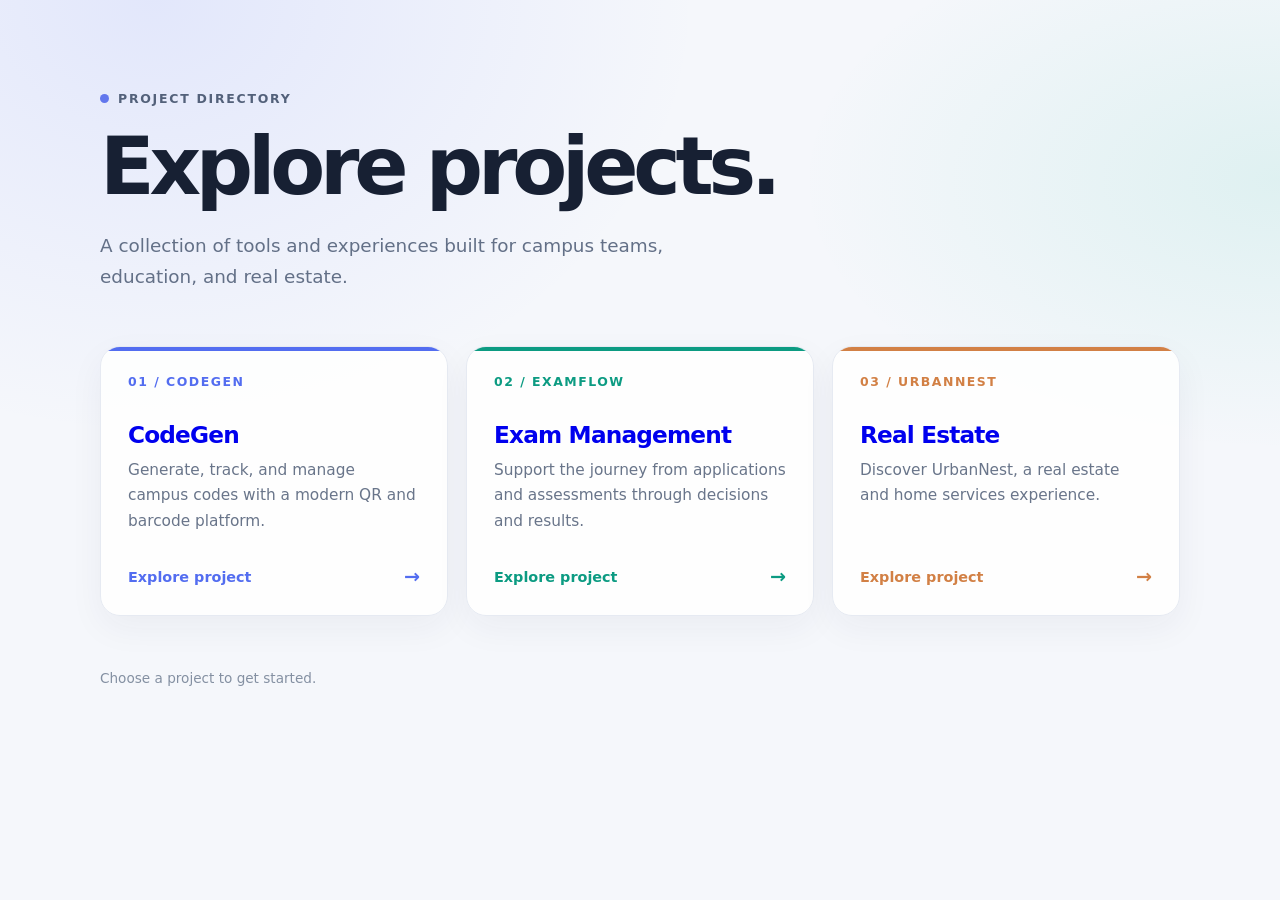
==== commit ea9ff559: "removed my" ====
--- a/index.html
+++ b/index.html
@@ -199,7 +199,7 @@
     <main>
       <header>
         <p class="eyebrow">Project directory</p>
-        <h1>Explore my projects.</h1>
+        <h1>Explore projects.</h1>
         <p class="intro">A collection of tools and experiences built for campus teams, education, and real estate.</p>
       </header>
 
